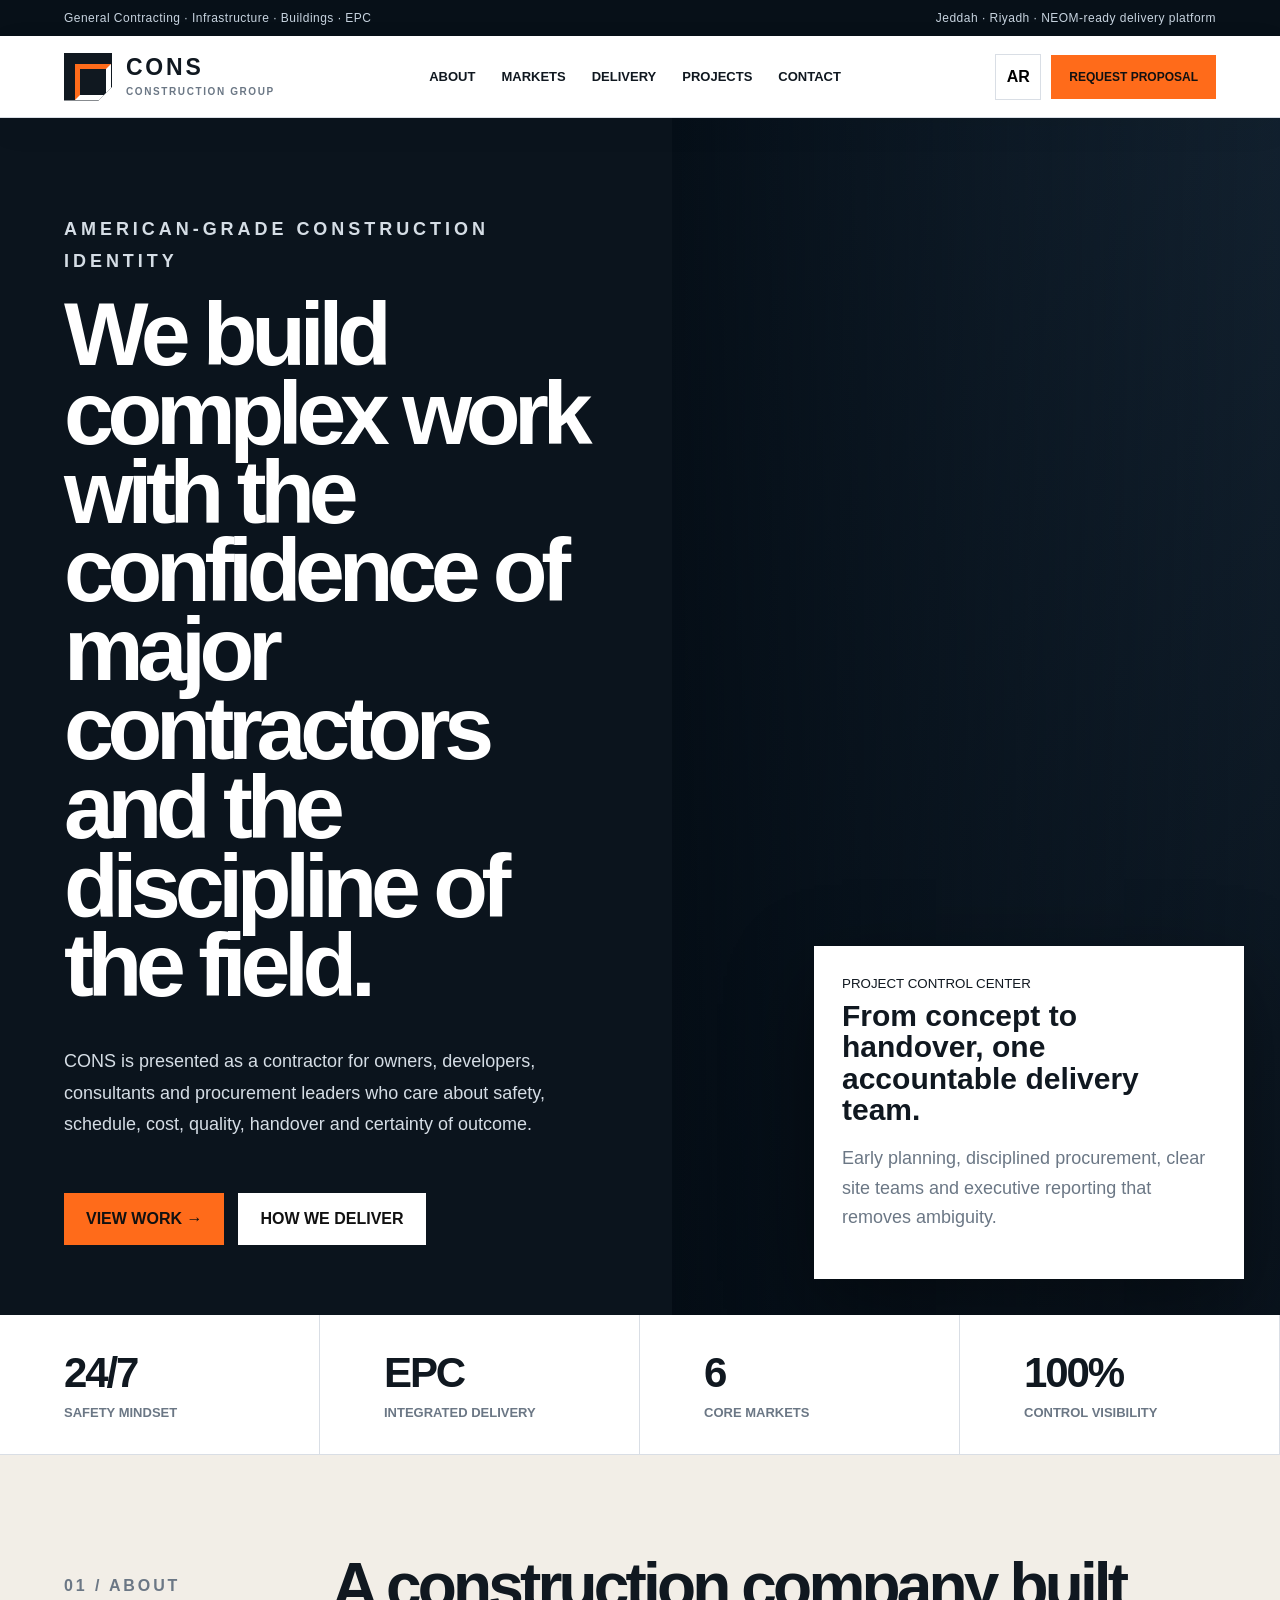
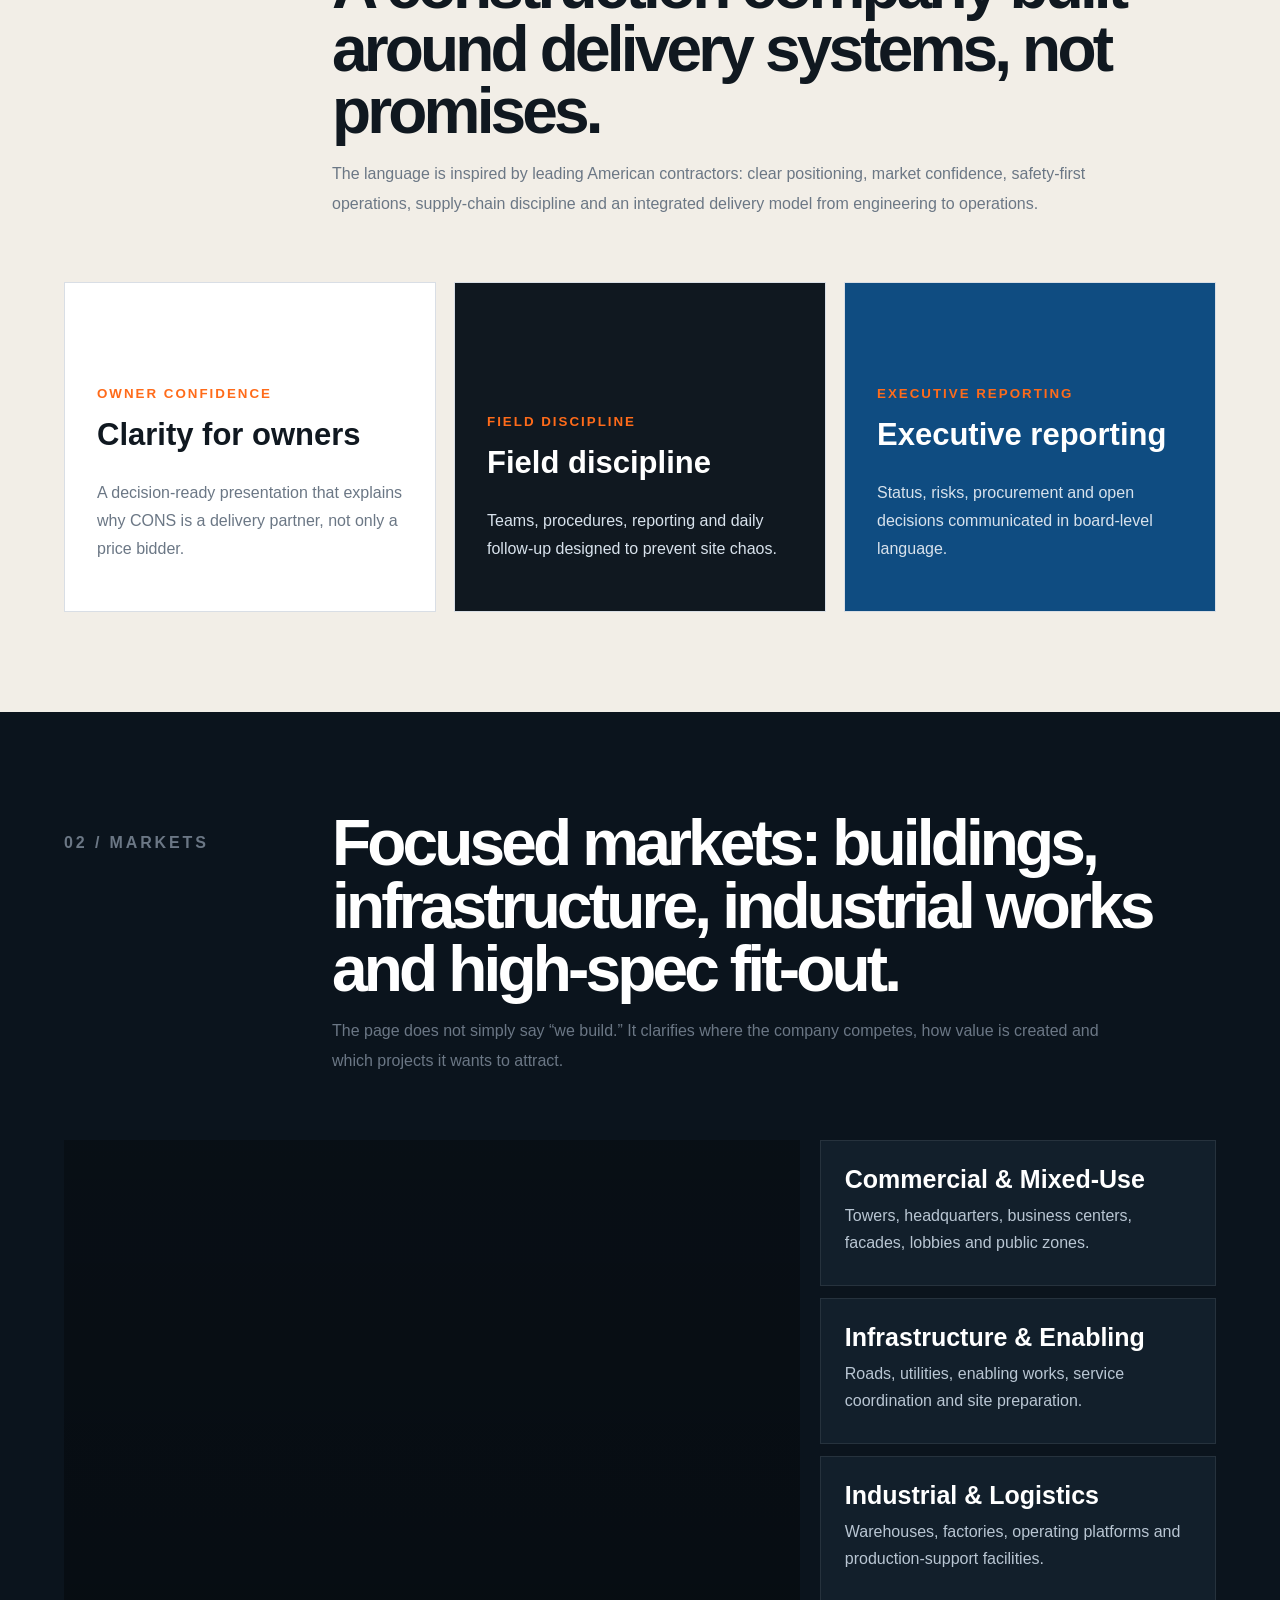
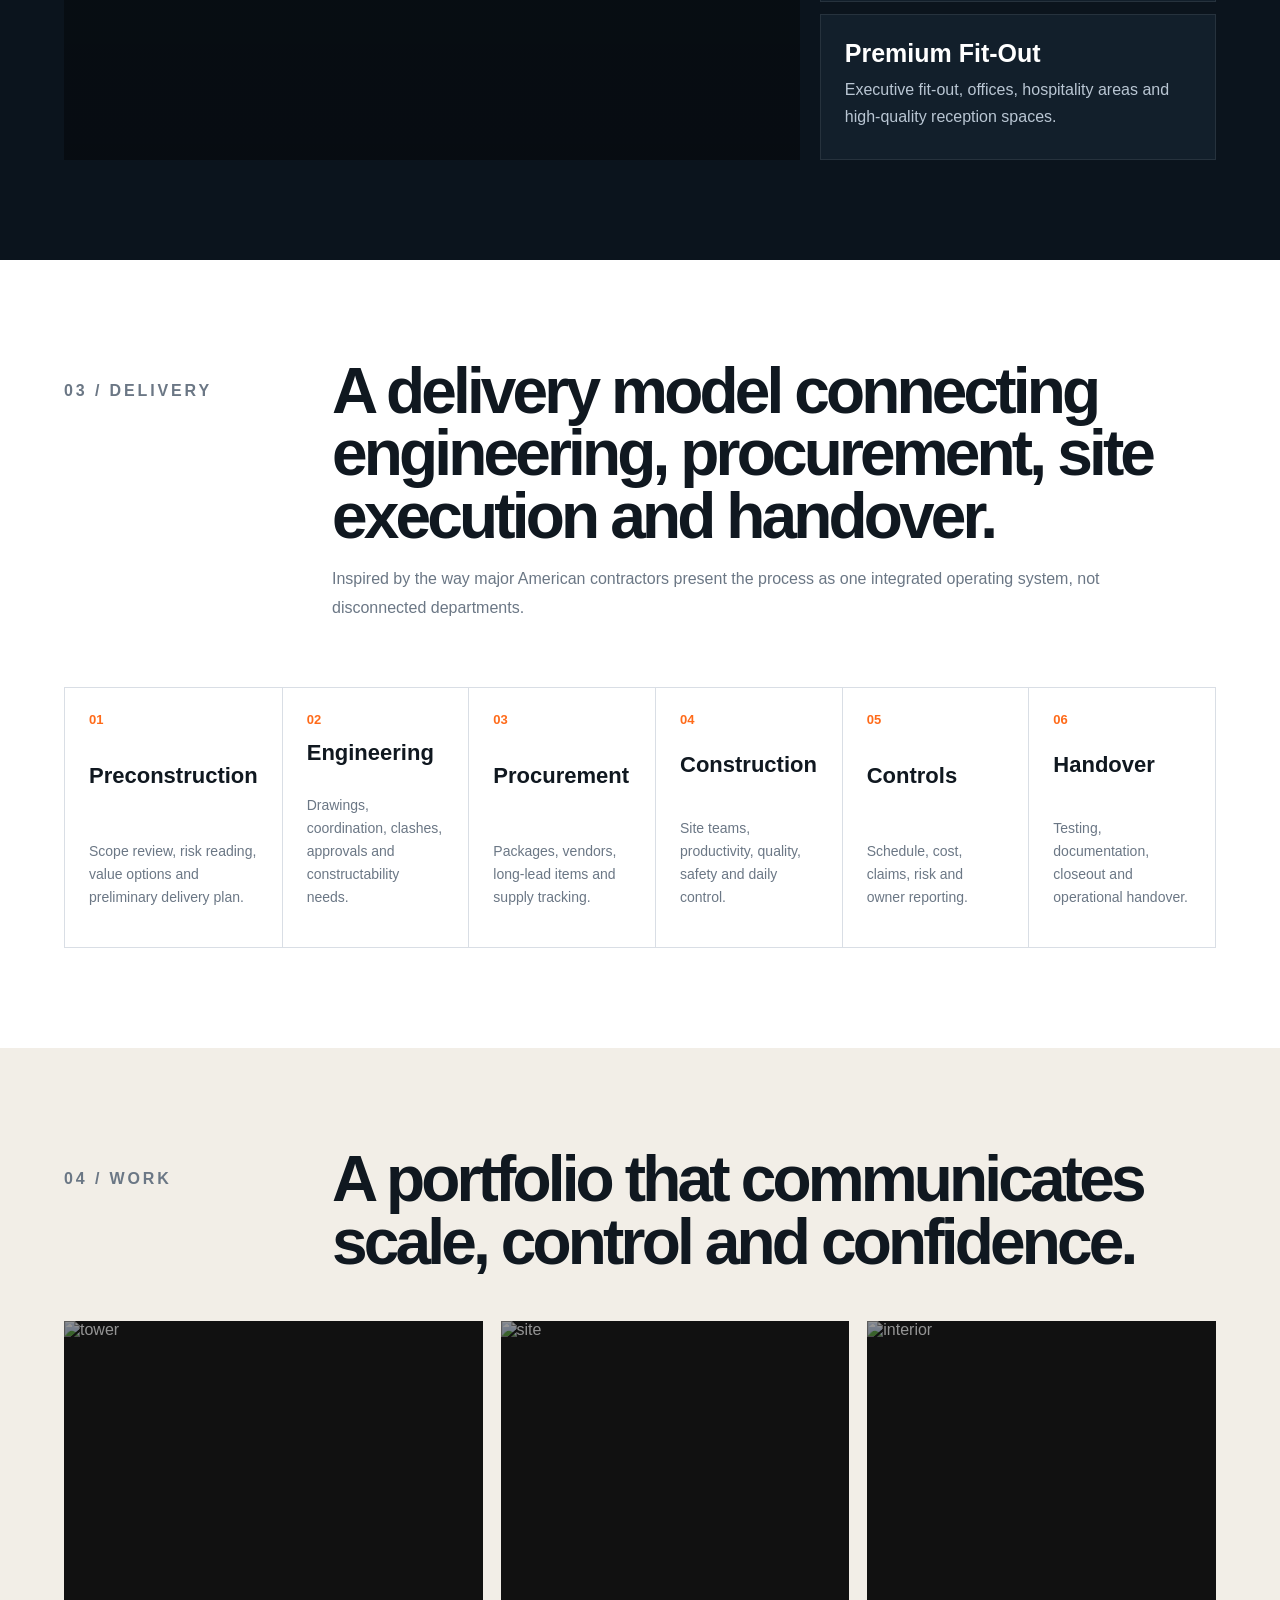
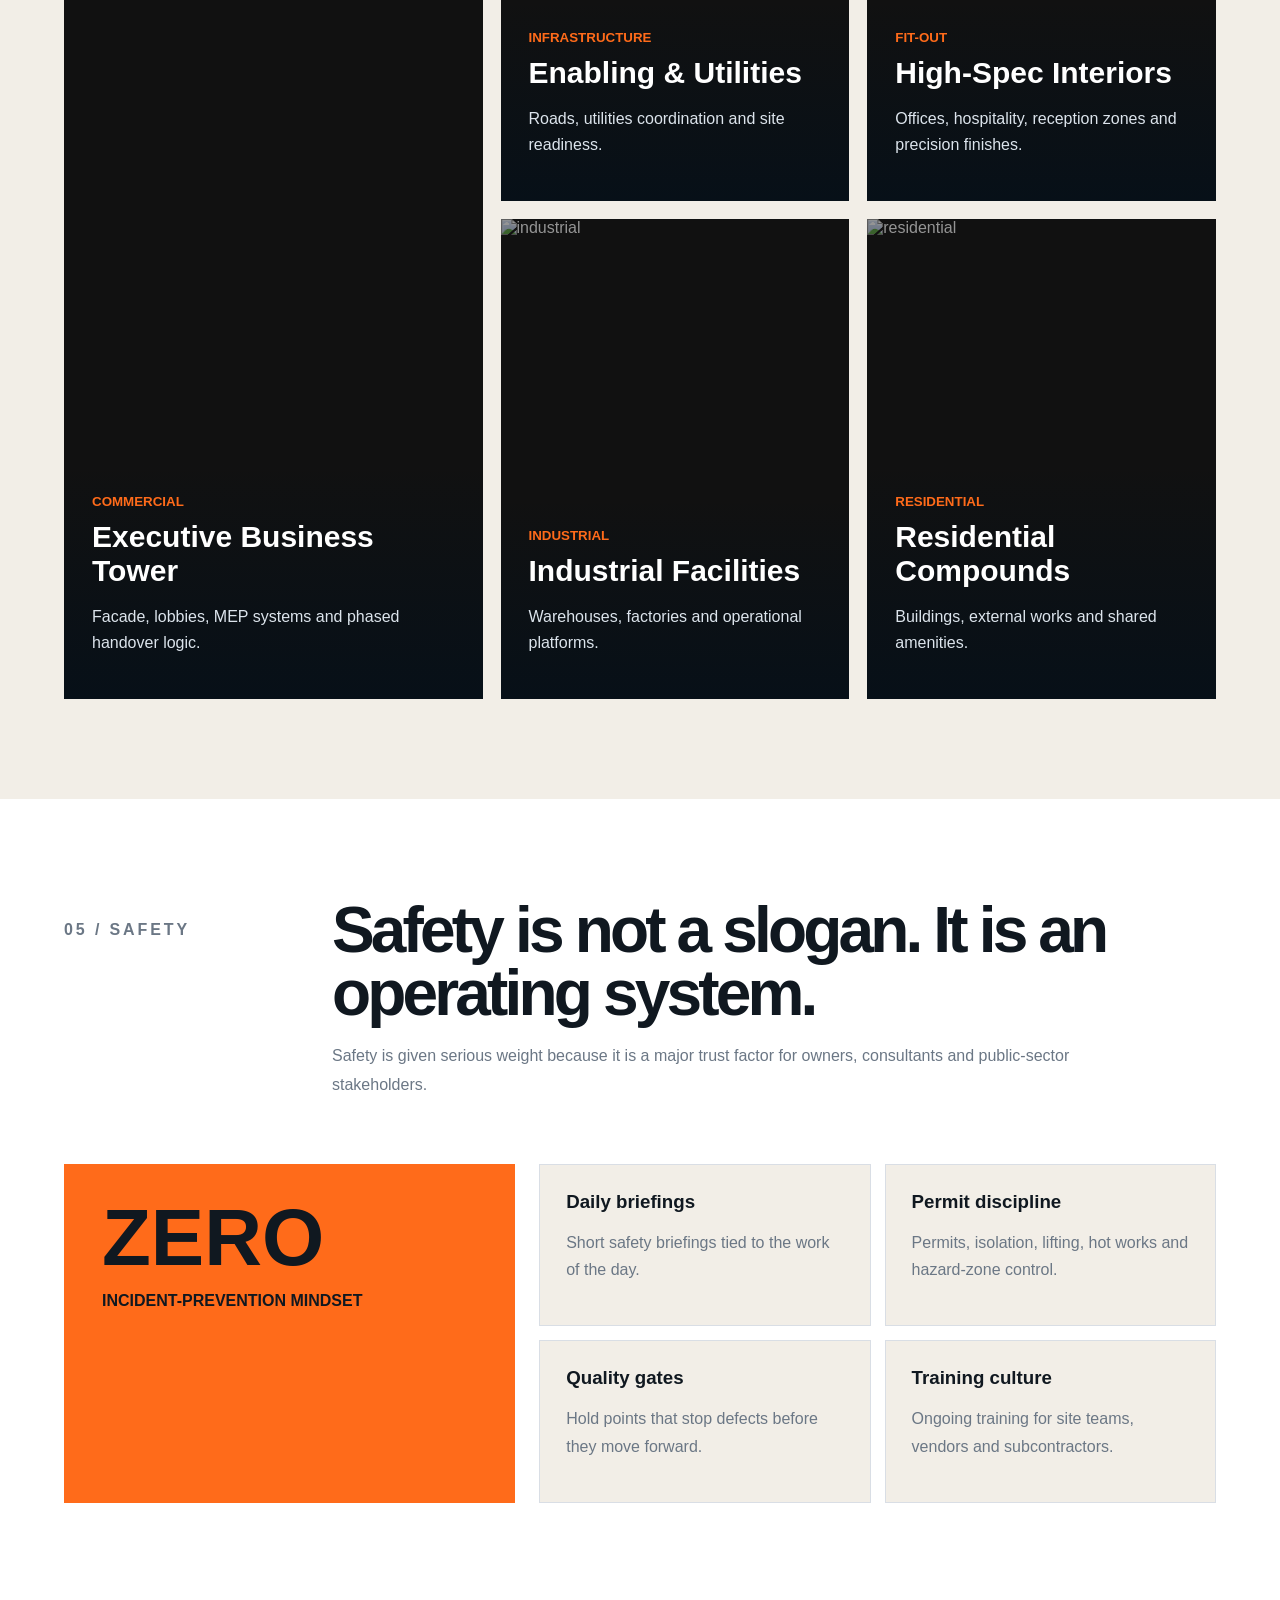
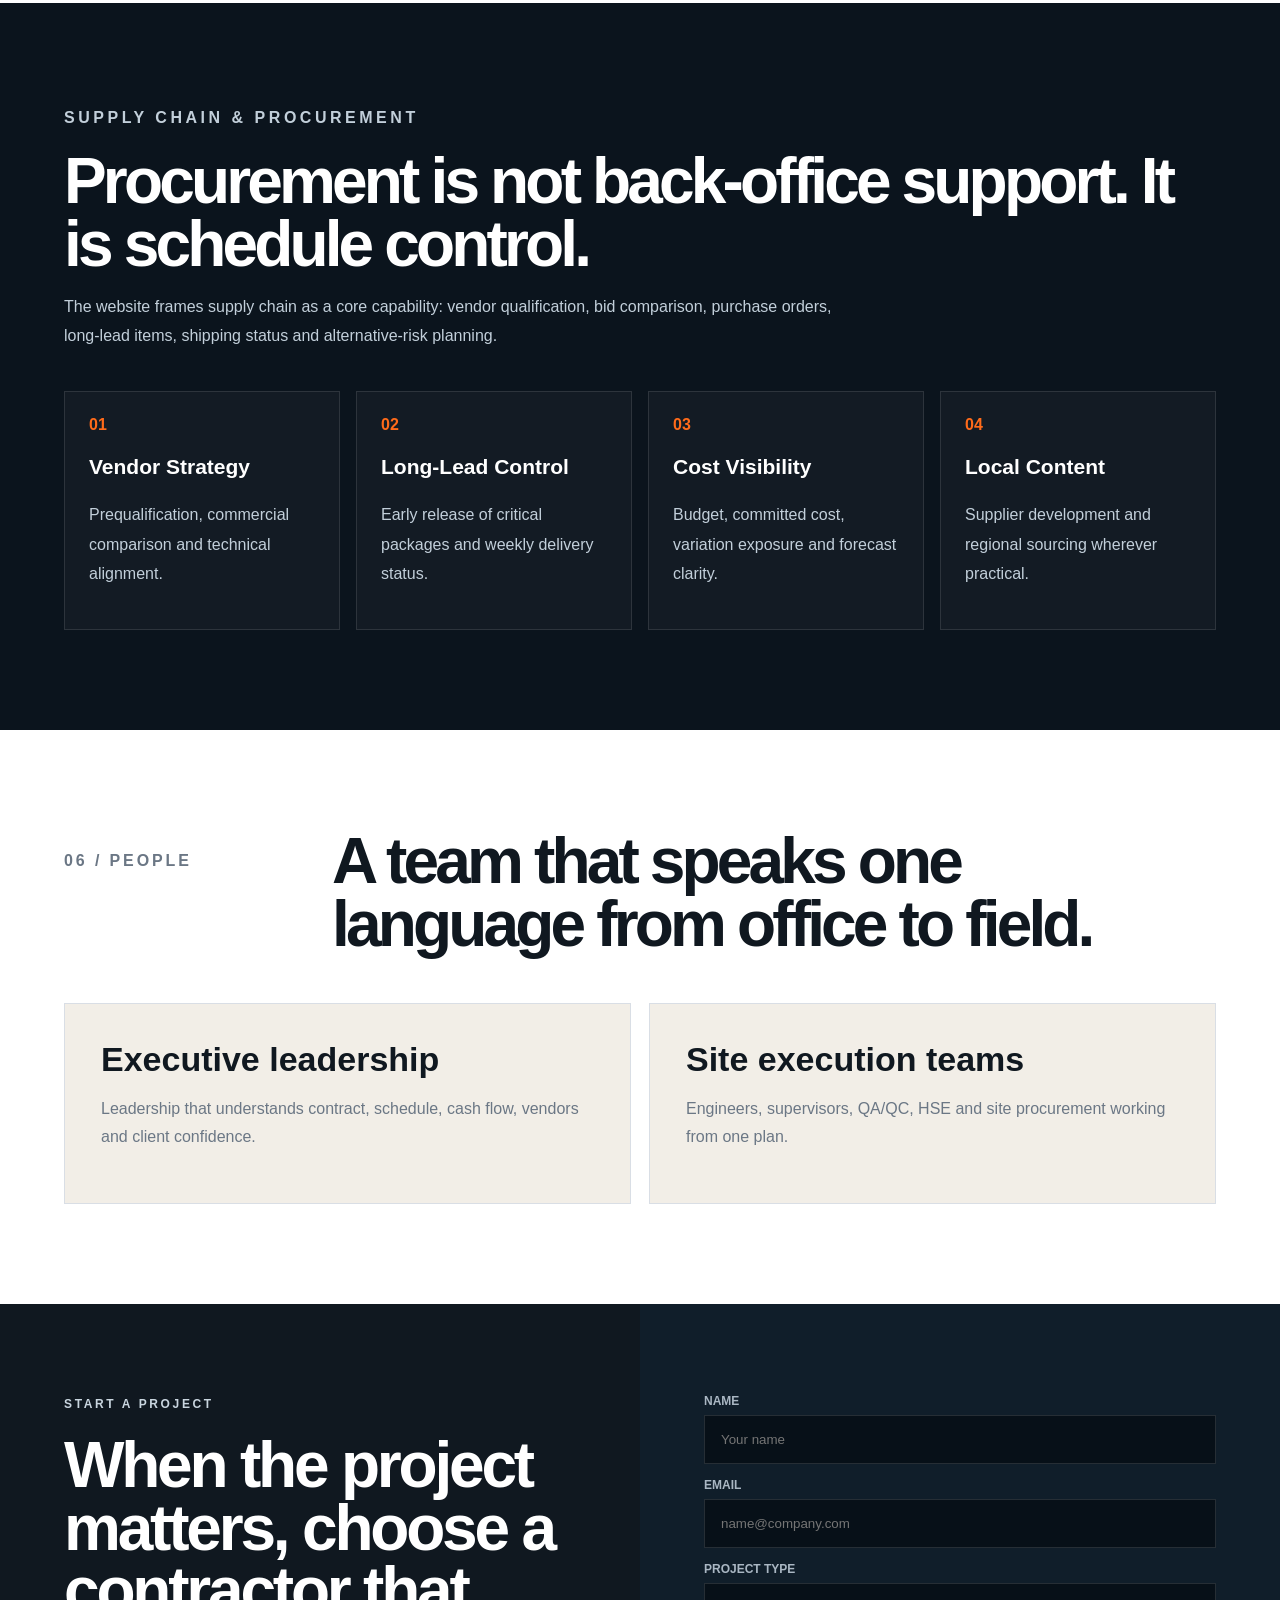
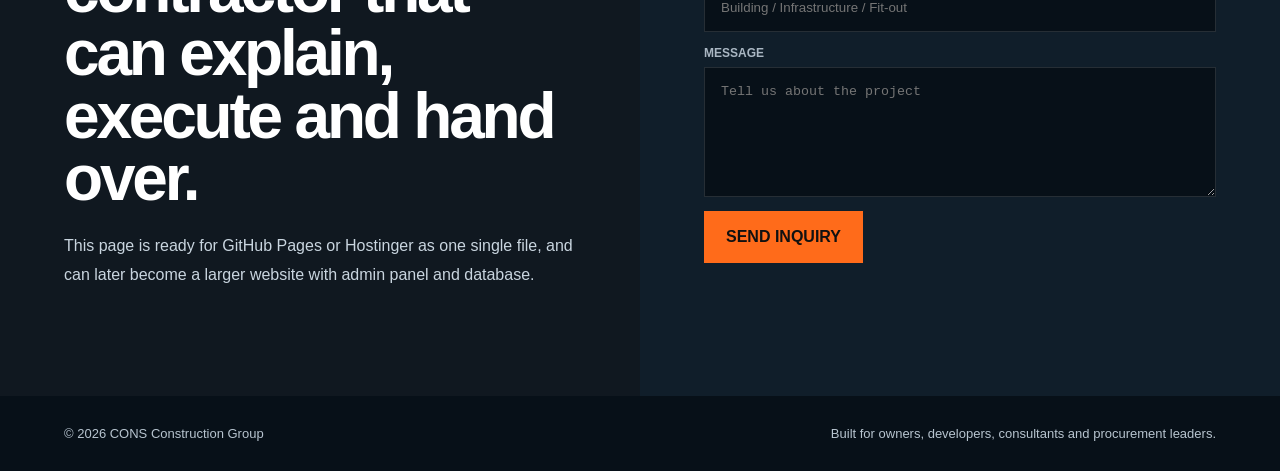
==== index.html @ e70eca31 "Replace with complete single-file construction website" ====
<!doctype html>
<html lang="en" dir="ltr">
<head>
<meta charset="utf-8">
<meta name="viewport" content="width=device-width,initial-scale=1">
<title>CONS | Heavy Construction & Infrastructure</title>
<meta name="description" content="One-page bilingual construction company website for buildings, infrastructure, EPC, procurement, safety, sustainability and project delivery.">
<style>
:root{--ink:#101820;--steel:#1d2b36;--blue:#0f4c81;--orange:#ff6b1a;--sand:#f2eee7;--muted:#6b7785;--line:#d9dee5;--white:#fff;--pad:clamp(22px,5vw,80px)}*{box-sizing:border-box}html{scroll-behavior:smooth}body{margin:0;background:var(--sand);color:var(--ink);font-family:Arial,Helvetica,sans-serif;overflow-x:hidden}body.rtl{direction:rtl;font-family:Tahoma,Arial,sans-serif}a{text-decoration:none;color:inherit}button{font:inherit}img{max-width:100%;display:block}.topbar{height:36px;background:#071018;color:#c7d3df;display:flex;align-items:center;justify-content:space-between;padding:0 var(--pad);font-size:12px;letter-spacing:.04em}.nav{position:sticky;top:0;z-index:30;height:82px;background:#fff;border-bottom:1px solid var(--line);display:flex;align-items:center;justify-content:space-between;padding:0 var(--pad);box-shadow:0 10px 35px #0000000d}.brand{display:flex;align-items:center;gap:14px}.mark{width:48px;height:48px;background:var(--ink);position:relative;clip-path:polygon(0 0,100% 0,100% 72%,72% 100%,0 100%)}.mark:after{content:"";position:absolute;left:11px;top:11px;width:26px;height:26px;border:5px solid var(--orange);border-right-color:#fff;border-bottom-color:#fff}.brand b{display:block;font-size:23px;letter-spacing:.12em}.brand small{font-size:10px;color:var(--muted);font-weight:700;letter-spacing:.16em}.navlinks{display:flex;gap:26px;font-size:13px;font-weight:800;text-transform:uppercase}.navlinks a{position:relative}.navlinks a:after{content:"";position:absolute;left:0;bottom:-9px;width:0;height:2px;background:var(--orange);transition:.25s}.navlinks a:hover:after{width:100%}.actions{display:flex;gap:10px;align-items:center}.lang{border:1px solid var(--line);background:#fff;width:46px;height:46px;border-radius:0;cursor:pointer;font-weight:800}.quote{background:var(--orange);color:#111;padding:15px 18px;font-weight:900;text-transform:uppercase;font-size:12px}.hero{min-height:calc(100vh - 118px);display:grid;grid-template-columns:1.05fr .95fr;background:#0b141d;color:#fff}.heroText{padding:96px var(--pad) 70px;display:flex;flex-direction:column;justify-content:center}.eyebrow{font-size:12px;letter-spacing:.22em;text-transform:uppercase;color:var(--orange);font-weight:900;margin:0 0 18px}.hero h1{font-size:clamp(48px,7vw,105px);line-height:.88;letter-spacing:-.07em;margin:0 0 24px;max-width:980px}.hero p{font-size:18px;line-height:1.75;color:#d5dde5;max-width:760px}.heroBtns{display:flex;gap:14px;margin-top:34px;flex-wrap:wrap}.btn{display:inline-flex;align-items:center;gap:12px;background:var(--orange);color:#111;padding:17px 22px;font-weight:900;text-transform:uppercase}.btn.dark{background:#fff;color:#111}.heroVisual{position:relative;min-height:640px;background:linear-gradient(135deg,#162737,#09131d);overflow:hidden}.heroVisual:before{content:"";position:absolute;inset:0;background:linear-gradient(90deg,#0b141dcc,#0b141d00),url('https://images.unsplash.com/photo-1503387762-592deb58ef4e?auto=format&fit=crop&w=1600&q=80') center/cover;filter:saturate(.75) contrast(1.1)}.jobcard{position:absolute;right:36px;bottom:36px;width:min(430px,calc(100% - 72px));background:#fff;color:var(--ink);padding:28px;box-shadow:0 30px 80px #0006}.jobcard h3{font-size:30px;line-height:1.05;margin:8px 0 10px}.jobcard p{color:var(--muted);line-height:1.65}.stats{display:grid;grid-template-columns:repeat(4,1fr);background:#fff;border-bottom:1px solid var(--line)}.stat{padding:34px var(--pad);border-right:1px solid var(--line)}.stat strong{display:block;font-size:42px;letter-spacing:-.05em}.stat span{display:block;color:var(--muted);font-size:13px;text-transform:uppercase;font-weight:800;margin-top:8px}.section{padding:100px var(--pad)}.head{display:grid;grid-template-columns:220px 1fr;gap:48px;align-items:start;margin-bottom:48px}.num{font-weight:900;color:var(--orange);letter-spacing:.18em}.head h2,.wide h2{font-size:clamp(40px,5vw,82px);line-height:.98;letter-spacing:-.06em;margin:0}.head p,.wide p{color:var(--muted);line-height:1.85;font-size:16px;max-width:780px}.grid3{display:grid;grid-template-columns:repeat(3,1fr);gap:18px}.card{background:#fff;border:1px solid var(--line);padding:32px;min-height:330px;display:flex;flex-direction:column;justify-content:flex-end;transition:.25s}.card:hover{transform:translateY(-6px);box-shadow:0 24px 60px #0001}.card.dark{background:var(--ink);color:#fff}.card.blue{background:var(--blue);color:#fff}.card small{color:var(--orange);font-weight:900;text-transform:uppercase;letter-spacing:.15em}.card h3{font-size:31px;line-height:1.04;margin:18px 0 12px}.card p{color:var(--muted);line-height:1.75}.card.dark p,.card.blue p{color:#d8e2ec}.markets{background:#0b141d;color:#fff}.marketGrid{display:grid;grid-template-columns:1.3fr .7fr;gap:20px}.photo{min-height:620px;background:linear-gradient(#0004,#0006),url('https://images.unsplash.com/photo-1486406146926-c627a92ad1ab?auto=format&fit=crop&w=1600&q=80') center/cover}.list{display:grid;gap:12px}.list article{background:#121f2b;border:1px solid #ffffff16;padding:24px}.list h3{margin:0 0 8px;font-size:25px}.list p{margin:0;color:#b9c6d3;line-height:1.7}.process{background:#fff}.steps{display:grid;grid-template-columns:repeat(6,1fr);border-top:1px solid var(--line);border-left:1px solid var(--line)}.step{min-height:260px;padding:24px;border-right:1px solid var(--line);border-bottom:1px solid var(--line);display:flex;flex-direction:column;justify-content:space-between}.step b{font-size:13px;color:var(--orange)}.step h3{font-size:22px;margin:0}.step p{color:var(--muted);line-height:1.65;font-size:14px}.projects{background:var(--sand)}.projectGrid{display:grid;grid-template-columns:1.2fr 1fr 1fr;gap:18px}.project{min-height:480px;position:relative;overflow:hidden;background:#111;color:#fff}.project.big{grid-row:span 2}.project img{width:100%;height:100%;object-fit:cover;position:absolute;inset:0;filter:brightness(.58) saturate(.8);transition:.4s}.project:hover img{transform:scale(1.05)}.project div{position:absolute;left:0;right:0;bottom:0;padding:28px;background:linear-gradient(0deg,#071018,transparent)}.project small{color:var(--orange);font-weight:900;text-transform:uppercase}.project h3{font-size:30px;margin:10px 0}.project p{color:#dce4ec;line-height:1.6}.safety{background:#fff}.safetyBox{display:grid;grid-template-columns:.8fr 1.2fr;gap:24px}.safetyPanel{background:var(--orange);padding:38px}.safetyPanel strong{font-size:80px;line-height:.9}.safetyPanel span{display:block;font-weight:900;text-transform:uppercase;margin-top:18px}.bullets{display:grid;grid-template-columns:repeat(2,1fr);gap:14px}.bullet{background:var(--sand);padding:26px;border:1px solid var(--line)}.bullet h3{margin:0 0 10px}.bullet p{color:var(--muted);line-height:1.7}.wide{background:#0b141d;color:#fff}.wide h2{max-width:1200px}.wide p{color:#c2cfda}.supply{display:grid;grid-template-columns:repeat(4,1fr);gap:16px;margin-top:40px}.supply div{border:1px solid #ffffff1c;padding:24px;background:#ffffff08;min-height:190px}.supply b{color:var(--orange)}.supply h3{font-size:21px}.team{background:#fff}.teamGrid{display:grid;grid-template-columns:1fr 1fr;gap:18px}.teamCard{padding:36px;background:var(--sand);border:1px solid var(--line)}.teamCard h3{font-size:34px;margin:0 0 12px}.teamCard p{color:var(--muted);line-height:1.75}.contact{display:grid;grid-template-columns:1fr 1fr;background:var(--ink);color:#fff}.contactText{padding:90px var(--pad)}.contactText h2{font-size:clamp(42px,5vw,78px);line-height:.98;margin:0 0 22px;letter-spacing:-.05em}.contactText p{color:#c9d5df;line-height:1.8}.form{padding:90px var(--pad);background:#101e2a}.field{display:grid;gap:7px;margin-bottom:14px}.field label{font-size:12px;text-transform:uppercase;color:#aab7c3;font-weight:800}.field input,.field textarea{width:100%;padding:16px;border:1px solid #ffffff20;background:#071018;color:#fff}.field textarea{min-height:130px}footer{background:#071018;color:#b7c4cf;padding:30px var(--pad);display:flex;justify-content:space-between;gap:20px;font-size:13px}.reveal{opacity:0;transform:translateY(28px);transition:.7s}.reveal.show{opacity:1;transform:none}@media(max-width:1000px){.navlinks{display:none}.hero,.contact,.safetyBox,.marketGrid,.teamGrid,.head{grid-template-columns:1fr}.stats,.grid3,.steps,.projectGrid,.supply,.bullets{grid-template-columns:1fr 1fr}.heroVisual{min-height:520px}.project.big{grid-row:auto}.project{min-height:390px}}@media(max-width:650px){.topbar{display:none}.nav{height:72px}.quote{display:none}.hero h1{font-size:49px}.heroText,.section,.contactText,.form{padding-left:22px;padding-right:22px}.stats,.grid3,.steps,.projectGrid,.supply,.bullets{grid-template-columns:1fr}.stat{border-right:0}.heroVisual{min-height:440px}.jobcard{position:relative;right:auto;bottom:auto;margin:22px;width:auto}.head h2,.wide h2{font-size:42px}footer{flex-direction:column}.brand small{display:none}}
</style>
</head>
<body>
<div class="topbar"><span data-ar="مقاولات عامة · بنية تحتية · مبانٍ · EPC">General Contracting · Infrastructure · Buildings · EPC</span><span>Jeddah · Riyadh · NEOM-ready delivery platform</span></div>
<header class="nav"><a class="brand" href="#top"><span class="mark"></span><span><b>CONS</b><small>CONSTRUCTION GROUP</small></span></a><nav class="navlinks"><a href="#about">About</a><a href="#markets">Markets</a><a href="#delivery">Delivery</a><a href="#projects">Projects</a><a href="#contact">Contact</a></nav><div class="actions"><button class="lang" id="lang">AR</button><a class="quote" href="#contact">Request Proposal</a></div></header>
<main id="top">
<section class="hero"><div class="heroText reveal"><p class="eyebrow" data-ar="شركة مقاولات بهوية أمريكية صارمة">American-grade construction identity</p><h1 data-ar="نبني المشاريع الثقيلة بثقة الشركات الكبرى وانضباط الموقع الحقيقي.">We build complex work with the confidence of major contractors and the discipline of the field.</h1><p data-ar="CONS شركة مقاولات مصممة لتخاطب المالك، المطور، الاستشاري، ومدير المشتريات بلغة واضحة: سلامة، برنامج، تكلفة، جودة، تسليم، ونتيجة يمكن الاعتماد عليها.">CONS is presented as a contractor for owners, developers, consultants and procurement leaders who care about safety, schedule, cost, quality, handover and certainty of outcome.</p><div class="heroBtns"><a class="btn" href="#projects">View Work →</a><a class="btn dark" href="#delivery">How We Deliver</a></div></div><div class="heroVisual"><div class="jobcard reveal"><small>PROJECT CONTROL CENTER</small><h3 data-ar="من الفكرة إلى التسليم، نقطة مسؤولية واحدة.">From concept to handover, one accountable delivery team.</h3><p data-ar="تخطيط مبكر، مشتريات منضبطة، فرق موقع واضحة، وتقارير تنفيذية لا تترك القرار ضبابيًا.">Early planning, disciplined procurement, clear site teams and executive reporting that removes ambiguity.</p></div></div></section>
<section class="stats"><div class="stat"><strong>24/7</strong><span data-ar="تفكير سلامة">Safety mindset</span></div><div class="stat"><strong>EPC</strong><span data-ar="تنفيذ متكامل">Integrated delivery</span></div><div class="stat"><strong>6</strong><span data-ar="قطاعات رئيسية">Core markets</span></div><div class="stat"><strong>100%</strong><span data-ar="وضوح في التقارير">Control visibility</span></div></section>
<section class="section" id="about"><div class="head reveal"><div><p class="num">01 / ABOUT</p></div><div><h2 data-ar="شركة مقاولات لا تبيع وعودًا، بل نظام تنفيذ كامل.">A construction company built around delivery systems, not promises.</h2><p data-ar="استلهامنا من أعرق شركات المقاولات الأمريكية: وضوح الرسالة، قوة القطاعات، لغة السلامة، إدارة سلسلة التوريد، ونموذج تسليم منظم من الهندسة إلى التشغيل.">The language is inspired by leading American contractors: clear positioning, market confidence, safety-first operations, supply-chain discipline and an integrated delivery model from engineering to operations.</p></div></div><div class="grid3"><article class="card reveal"><small>Owner Confidence</small><h3 data-ar="وضوح أمام المالك">Clarity for owners</h3><p data-ar="عرض سهل القرار يشرح لماذا CONS شريك تنفيذ وليس مجرد مقاول سعر.">A decision-ready presentation that explains why CONS is a delivery partner, not only a price bidder.</p></article><article class="card dark reveal"><small>Field Discipline</small><h3 data-ar="انضباط الموقع">Field discipline</h3><p data-ar="فرق، إجراءات، تقارير، ومتابعة يومية تمنع تحول المشروع إلى فوضى تشغيلية.">Teams, procedures, reporting and daily follow-up designed to prevent site chaos.</p></article><article class="card blue reveal"><small>Executive Reporting</small><h3 data-ar="تقارير تنفيذية">Executive reporting</h3><p data-ar="لوحات حالة، مخاطر، مشتريات، وقرارات مفتوحة بلغة تناسب الإدارة العليا.">Status, risks, procurement and open decisions communicated in board-level language.</p></article></div></section>
<section class="section markets" id="markets"><div class="head reveal"><div><p class="num">02 / MARKETS</p></div><div><h2 data-ar="قطاعات واضحة مثل كبرى شركات المقاولات: مبانٍ، بنية تحتية، صناعي، وتجهيزات.">Focused markets: buildings, infrastructure, industrial works and high-spec fit-out.</h2><p data-ar="الموقع لا يكتفي بقول نحن مقاولون. هو يشرح أين ننافس، وكيف نخلق قيمة، وما نوع المشاريع التي نريد جذبها.">The page does not simply say “we build.” It clarifies where the company competes, how value is created and which projects it wants to attract.</p></div></div><div class="marketGrid"><div class="photo reveal"></div><div class="list"><article class="reveal"><h3>Commercial & Mixed-Use</h3><p data-ar="أبراج، مقار، مراكز أعمال، واجهات، ردهات، ومناطق مشتركة.">Towers, headquarters, business centers, facades, lobbies and public zones.</p></article><article class="reveal"><h3>Infrastructure & Enabling</h3><p data-ar="طرق، شبكات، أعمال تمهيدية، تنسيق خدمات، وتجهيز مواقع.">Roads, utilities, enabling works, service coordination and site preparation.</p></article><article class="reveal"><h3>Industrial & Logistics</h3><p data-ar="مستودعات، مصانع، منصات تشغيل، ومرافق دعم إنتاجية.">Warehouses, factories, operating platforms and production-support facilities.</p></article><article class="reveal"><h3>Premium Fit-Out</h3><p data-ar="تشطيبات تنفيذية، مكاتب، ضيافة، ومناطق استقبال عالية الجودة.">Executive fit-out, offices, hospitality areas and high-quality reception spaces.</p></article></div></div></section>
<section class="section process" id="delivery"><div class="head reveal"><div><p class="num">03 / DELIVERY</p></div><div><h2 data-ar="نموذج تسليم يربط الهندسة بالمشتريات بالموقع بالتسليم النهائي.">A delivery model connecting engineering, procurement, site execution and handover.</h2><p data-ar="مستوحى من نموذج الشركات الأمريكية الكبرى التي تعرض العملية كمنظومة متكاملة وليست أقسامًا منفصلة.">Inspired by the way major American contractors present the process as one integrated operating system, not disconnected departments.</p></div></div><div class="steps"><article class="step reveal"><b>01</b><h3>Preconstruction</h3><p data-ar="فهم النطاق، مراجعة المخاطر، بدائل القيمة، وخطة تنفيذ أولية.">Scope review, risk reading, value options and preliminary delivery plan.</p></article><article class="step reveal"><b>02</b><h3>Engineering</h3><p data-ar="تنسيق الرسومات، التعارضات، الاعتمادات، ومتطلبات التنفيذ.">Drawings, coordination, clashes, approvals and constructability needs.</p></article><article class="step reveal"><b>03</b><h3>Procurement</h3><p data-ar="حزم شراء، موردون، مواد طويلة التوريد، وتتبع توريد.">Packages, vendors, long-lead items and supply tracking.</p></article><article class="step reveal"><b>04</b><h3>Construction</h3><p data-ar="فرق موقع، إنتاجية، جودة، سلامة، ومتابعة يومية.">Site teams, productivity, quality, safety and daily control.</p></article><article class="step reveal"><b>05</b><h3>Controls</h3><p data-ar="برنامج، تكلفة، مطالبات، مخاطر، وتقارير للمالك.">Schedule, cost, claims, risk and owner reporting.</p></article><article class="step reveal"><b>06</b><h3>Handover</h3><p data-ar="اختبارات، وثائق، إغلاقات، وتسليم قابل للتشغيل.">Testing, documentation, closeout and operational handover.</p></article></div></section>
<section class="section projects" id="projects"><div class="head reveal"><div><p class="num">04 / WORK</p></div><div><h2 data-ar="معرض مشاريع يعطي إحساس القوة والحجم، لا مجرد صور متفرقة.">A portfolio that communicates scale, control and confidence.</h2></div></div><div class="projectGrid"><article class="project big reveal"><img src="https://images.unsplash.com/photo-1486406146926-c627a92ad1ab?auto=format&fit=crop&w=1200&q=80" alt="tower"><div><small>Commercial</small><h3 data-ar="برج أعمال تنفيذي">Executive Business Tower</h3><p data-ar="واجهات، ردهات، أنظمة MEP، وتسلسل تسليم مرحلي.">Facade, lobbies, MEP systems and phased handover logic.</p></div></article><article class="project reveal"><img src="https://images.unsplash.com/photo-1504307651254-35680f356dfd?auto=format&fit=crop&w=1000&q=80" alt="site"><div><small>Infrastructure</small><h3 data-ar="أعمال تمهيدية وبنية تحتية">Enabling & Utilities</h3><p data-ar="طرق، شبكات، تنسيق مرافق، وتجهيز الموقع.">Roads, utilities coordination and site readiness.</p></div></article><article class="project reveal"><img src="https://images.unsplash.com/photo-1590992736339-4f617bc8125f?auto=format&fit=crop&w=1000&q=80" alt="interior"><div><small>Fit-Out</small><h3 data-ar="تشطيبات عالية الجودة">High-Spec Interiors</h3><p data-ar="مكاتب، ضيافة، مناطق استقبال، وتشطيبات دقيقة.">Offices, hospitality, reception zones and precision finishes.</p></div></article><article class="project reveal"><img src="https://images.unsplash.com/photo-1541976590-713941681591?auto=format&fit=crop&w=1000&q=80" alt="industrial"><div><small>Industrial</small><h3 data-ar="مرافق صناعية ولوجستية">Industrial Facilities</h3><p data-ar="مستودعات، مصانع، ومنصات تشغيل عملية.">Warehouses, factories and operational platforms.</p></div></article><article class="project reveal"><img src="https://images.unsplash.com/photo-1565008447742-97f6f38c985c?auto=format&fit=crop&w=1000&q=80" alt="residential"><div><small>Residential</small><h3 data-ar="مجمعات سكنية">Residential Compounds</h3><p data-ar="تنفيذ مبانٍ، مسطحات خارجية، وخدمات مشتركة.">Buildings, external works and shared amenities.</p></div></article></div></section>
<section class="section safety"><div class="head reveal"><div><p class="num">05 / SAFETY</p></div><div><h2 data-ar="السلامة ليست شعارًا، بل طريقة تشغيل يومية.">Safety is not a slogan. It is an operating system.</h2><p data-ar="قسم السلامة يأخذ وزنًا كبيرًا مثل المواقع الأمريكية الكبرى، لأنه عنصر ثقة رئيسي للمالك والاستشاري والجهات الحكومية.">Safety is given serious weight because it is a major trust factor for owners, consultants and public-sector stakeholders.</p></div></div><div class="safetyBox"><div class="safetyPanel reveal"><strong>ZERO</strong><span data-ar="عقلية منع الحوادث قبل وقوعها">Incident-prevention mindset</span></div><div class="bullets"><article class="bullet reveal"><h3>Daily briefings</h3><p data-ar="اجتماعات سلامة قصيرة، واضحة، ومربوطة بأعمال اليوم.">Short safety briefings tied to the work of the day.</p></article><article class="bullet reveal"><h3>Permit discipline</h3><p data-ar="تصاريح عمل، عزل، رفع، أعمال ساخنة، ومراقبة مناطق الخطر.">Permits, isolation, lifting, hot works and hazard-zone control.</p></article><article class="bullet reveal"><h3>Quality gates</h3><p data-ar="نقاط توقف وفحص تمنع الأخطاء من الانتقال للمرحلة التالية.">Hold points that stop defects before they move forward.</p></article><article class="bullet reveal"><h3>Training culture</h3><p data-ar="تدريب مستمر للموقع، الموردين، والمقاولين الفرعيين.">Ongoing training for site teams, vendors and subcontractors.</p></article></div></div></section>
<section class="section wide"><div class="reveal"><p class="eyebrow">SUPPLY CHAIN & PROCUREMENT</p><h2 data-ar="المشتريات ليست دعمًا خلفيًا، بل قلب السيطرة على البرنامج.">Procurement is not back-office support. It is schedule control.</h2><p data-ar="نعرض سلسلة التوريد كجزء من هوية الشركة: تأهيل موردين، مقارنة عروض، أوامر شراء، مواد طويلة التوريد، تتبع شحن، ومخاطر بدائل.">The website frames supply chain as a core capability: vendor qualification, bid comparison, purchase orders, long-lead items, shipping status and alternative-risk planning.</p></div><div class="supply"><div class="reveal"><b>01</b><h3>Vendor Strategy</h3><p>Prequalification, commercial comparison and technical alignment.</p></div><div class="reveal"><b>02</b><h3>Long-Lead Control</h3><p>Early release of critical packages and weekly delivery status.</p></div><div class="reveal"><b>03</b><h3>Cost Visibility</h3><p>Budget, committed cost, variation exposure and forecast clarity.</p></div><div class="reveal"><b>04</b><h3>Local Content</h3><p>Supplier development and regional sourcing wherever practical.</p></div></div></section>
<section class="section team"><div class="head reveal"><div><p class="num">06 / PEOPLE</p></div><div><h2 data-ar="فريق يقود المشروع من المكتب والموقع بنفس اللغة.">A team that speaks one language from office to field.</h2></div></div><div class="teamGrid"><article class="teamCard reveal"><h3>Executive leadership</h3><p data-ar="إدارة عليا تفهم العلاقة بين العقد، البرنامج، التدفق النقدي، الموردين، ورضا العميل.">Leadership that understands contract, schedule, cash flow, vendors and client confidence.</p></article><article class="teamCard reveal"><h3>Site execution teams</h3><p data-ar="مهندسون، مراقبون، جودة، سلامة، ومشتريات موقع يعملون على خطة واحدة.">Engineers, supervisors, QA/QC, HSE and site procurement working from one plan.</p></article></div></section>
<section class="contact" id="contact"><div class="contactText reveal"><p class="eyebrow">START A PROJECT</p><h2 data-ar="عندما يكون المشروع مهمًا، اختر مقاولًا يعرف كيف يشرح وينفذ ويسلّم.">When the project matters, choose a contractor that can explain, execute and hand over.</h2><p data-ar="هذه الصفحة جاهزة للاستضافة على GitHub Pages أو Hostinger كملف واحد فقط، ويمكن لاحقًا تحويلها إلى موقع أكبر بلوحة إدارة وقواعد بيانات.">This page is ready for GitHub Pages or Hostinger as one single file, and can later become a larger website with admin panel and database.</p></div><div class="form reveal"><div class="field"><label>Name</label><input placeholder="Your name"></div><div class="field"><label>Email</label><input placeholder="name@company.com"></div><div class="field"><label>Project type</label><input placeholder="Building / Infrastructure / Fit-out"></div><div class="field"><label>Message</label><textarea placeholder="Tell us about the project"></textarea></div><a class="btn" href="mailto:info@cons.sa">Send Inquiry</a></div></section>
</main><footer><span>© 2026 CONS Construction Group</span><span>Built for owners, developers, consultants and procurement leaders.</span></footer>
<script>
const L=document.getElementById('lang');let ar=false;L.onclick=()=>{ar=!ar;document.body.classList.toggle('rtl',ar);document.documentElement.lang=ar?'ar':'en';document.documentElement.dir=ar?'rtl':'ltr';L.textContent=ar?'EN':'AR';document.querySelectorAll('[data-ar]').forEach(e=>{e.dataset.en=e.dataset.en||e.textContent;e.textContent=ar?e.dataset.ar:e.dataset.en})};const o=new IntersectionObserver(es=>es.forEach(e=>{if(e.isIntersecting)e.target.classList.add('show')}),{threshold:.08});document.querySelectorAll('.reveal').forEach(e=>o.observe(e));
</script>
</body>
</html>
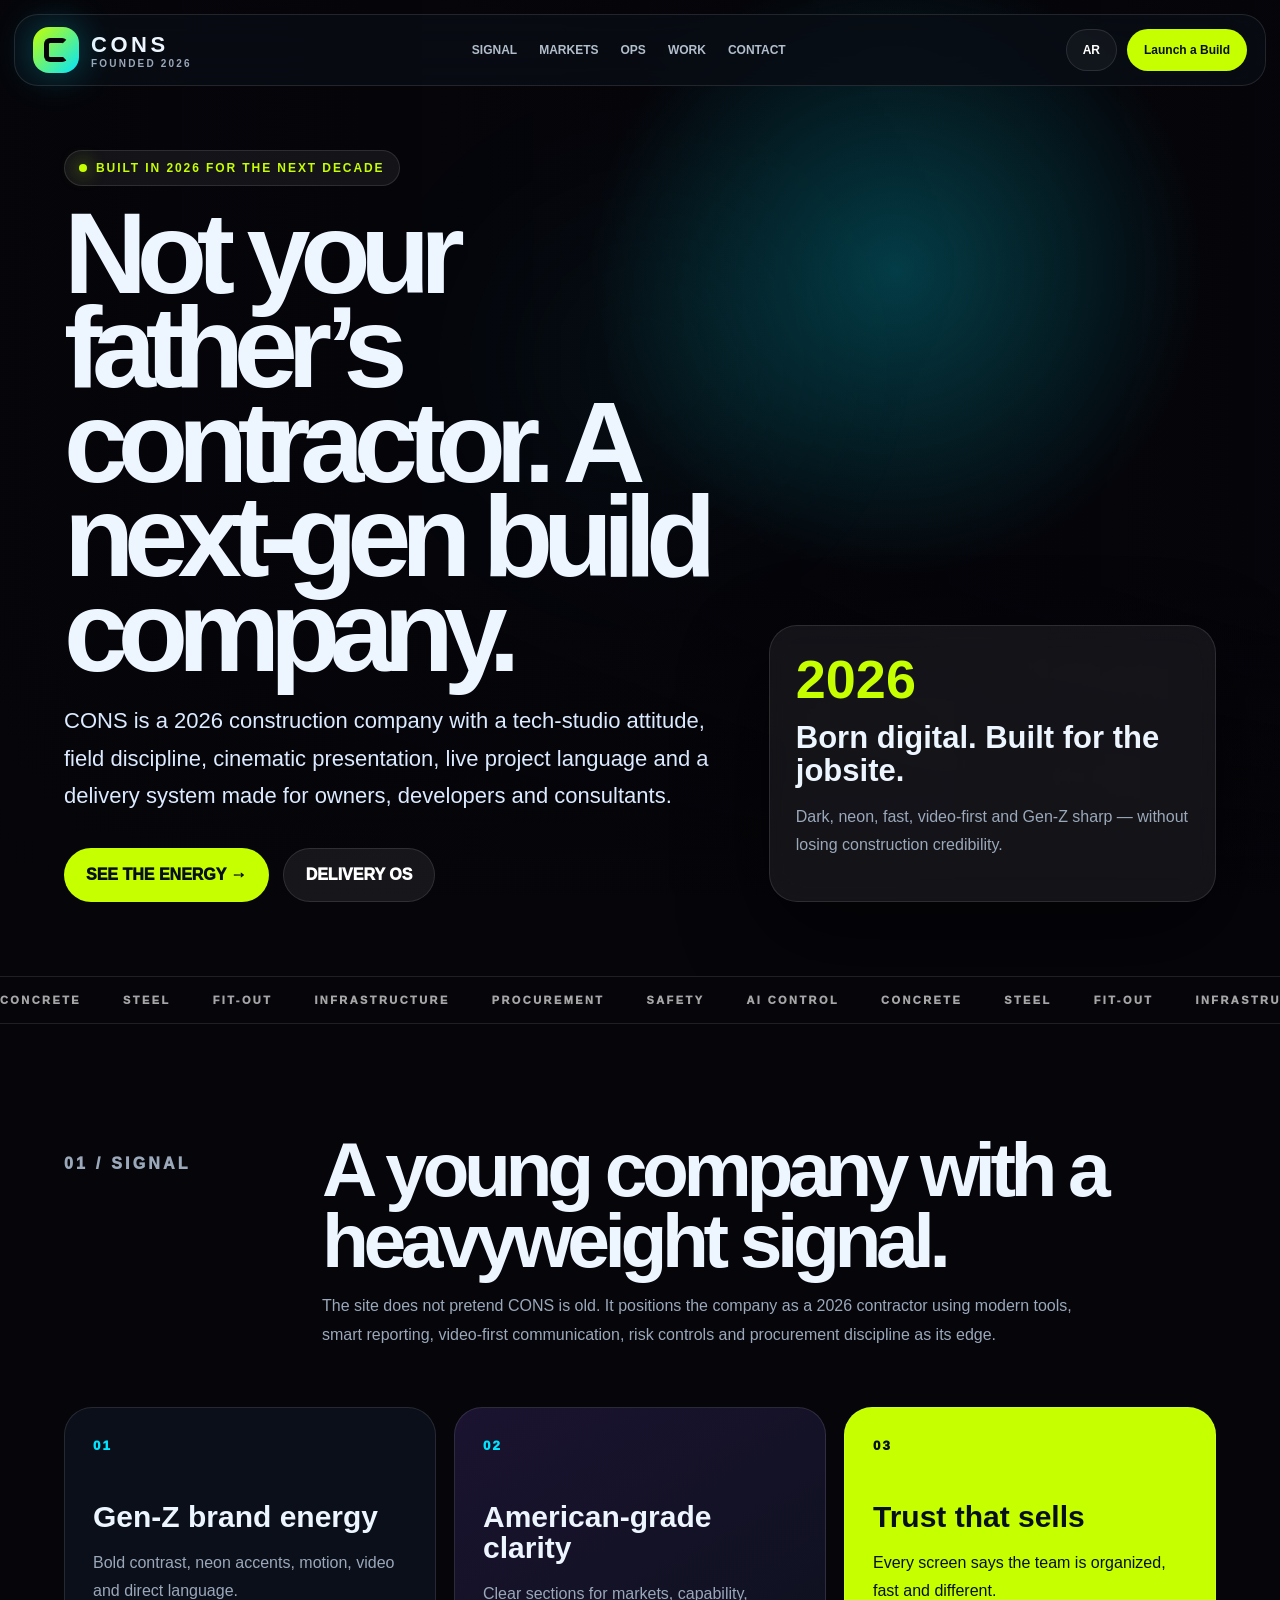
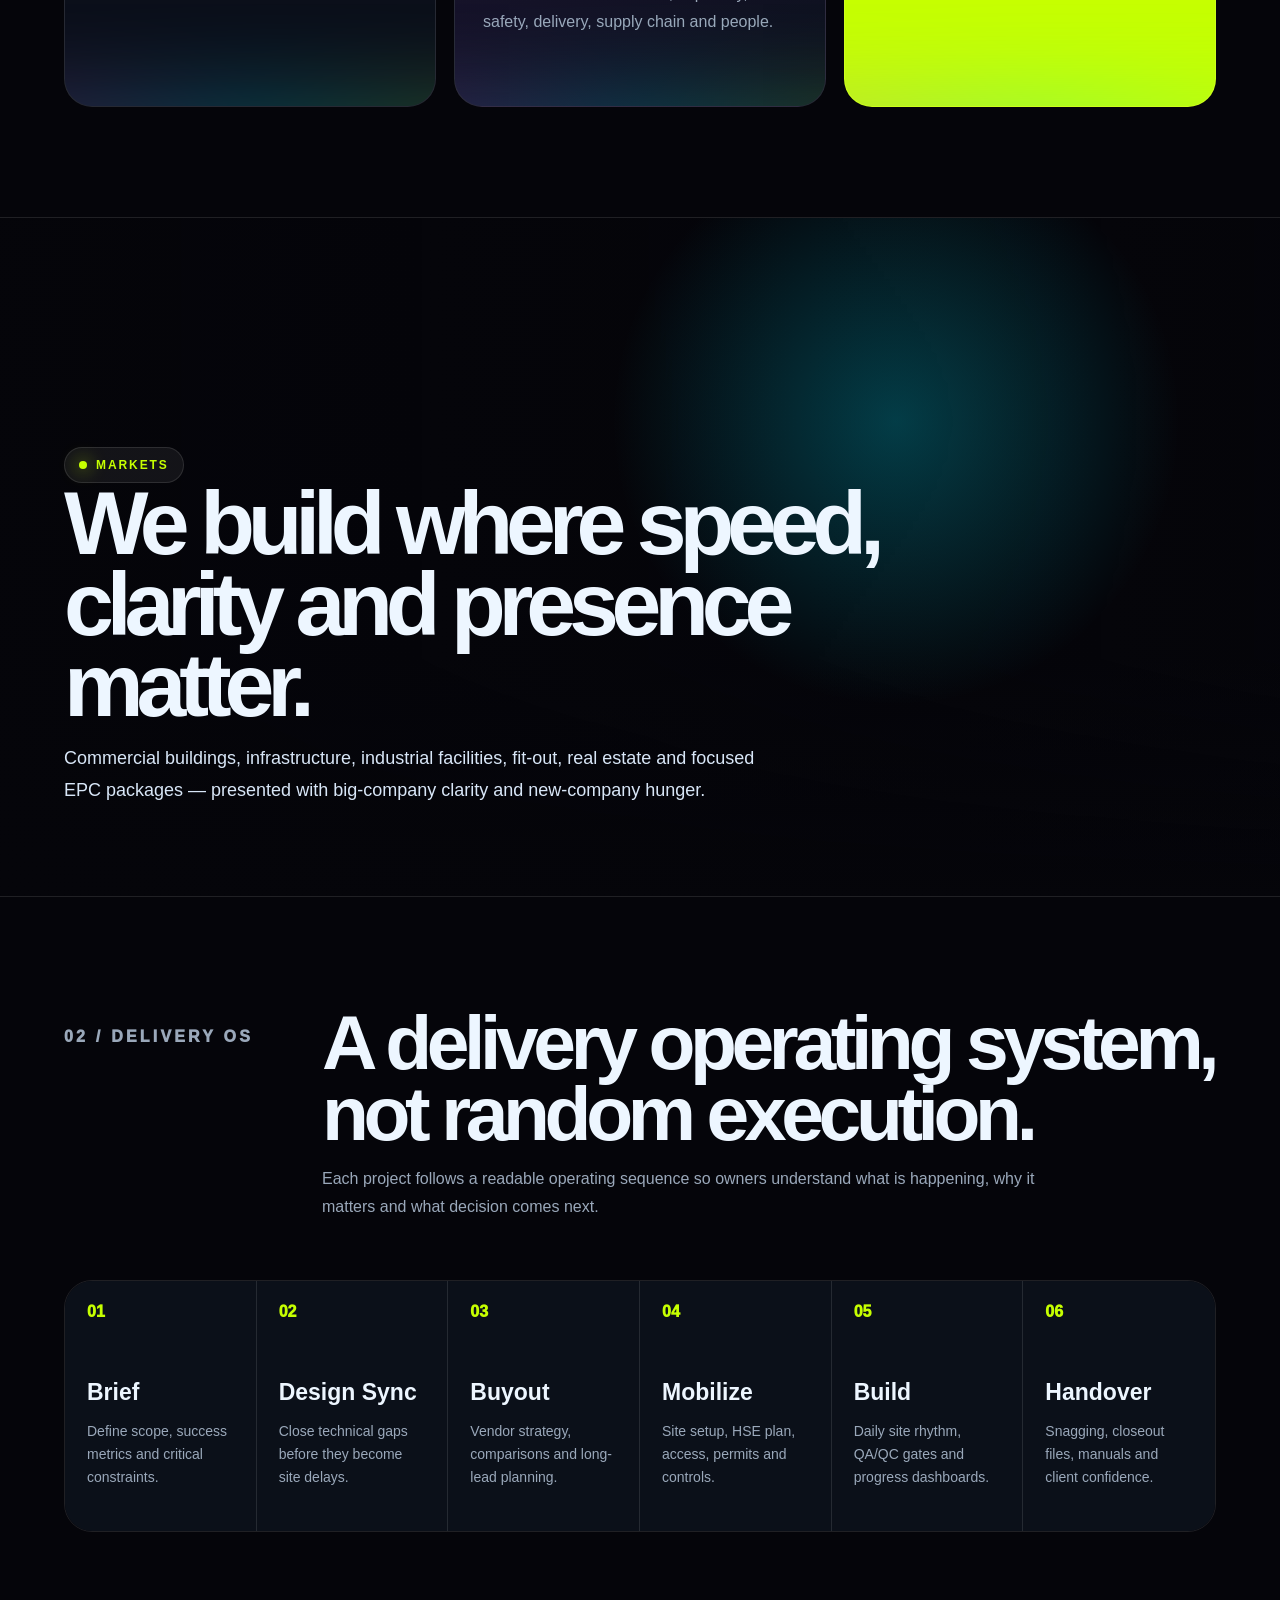
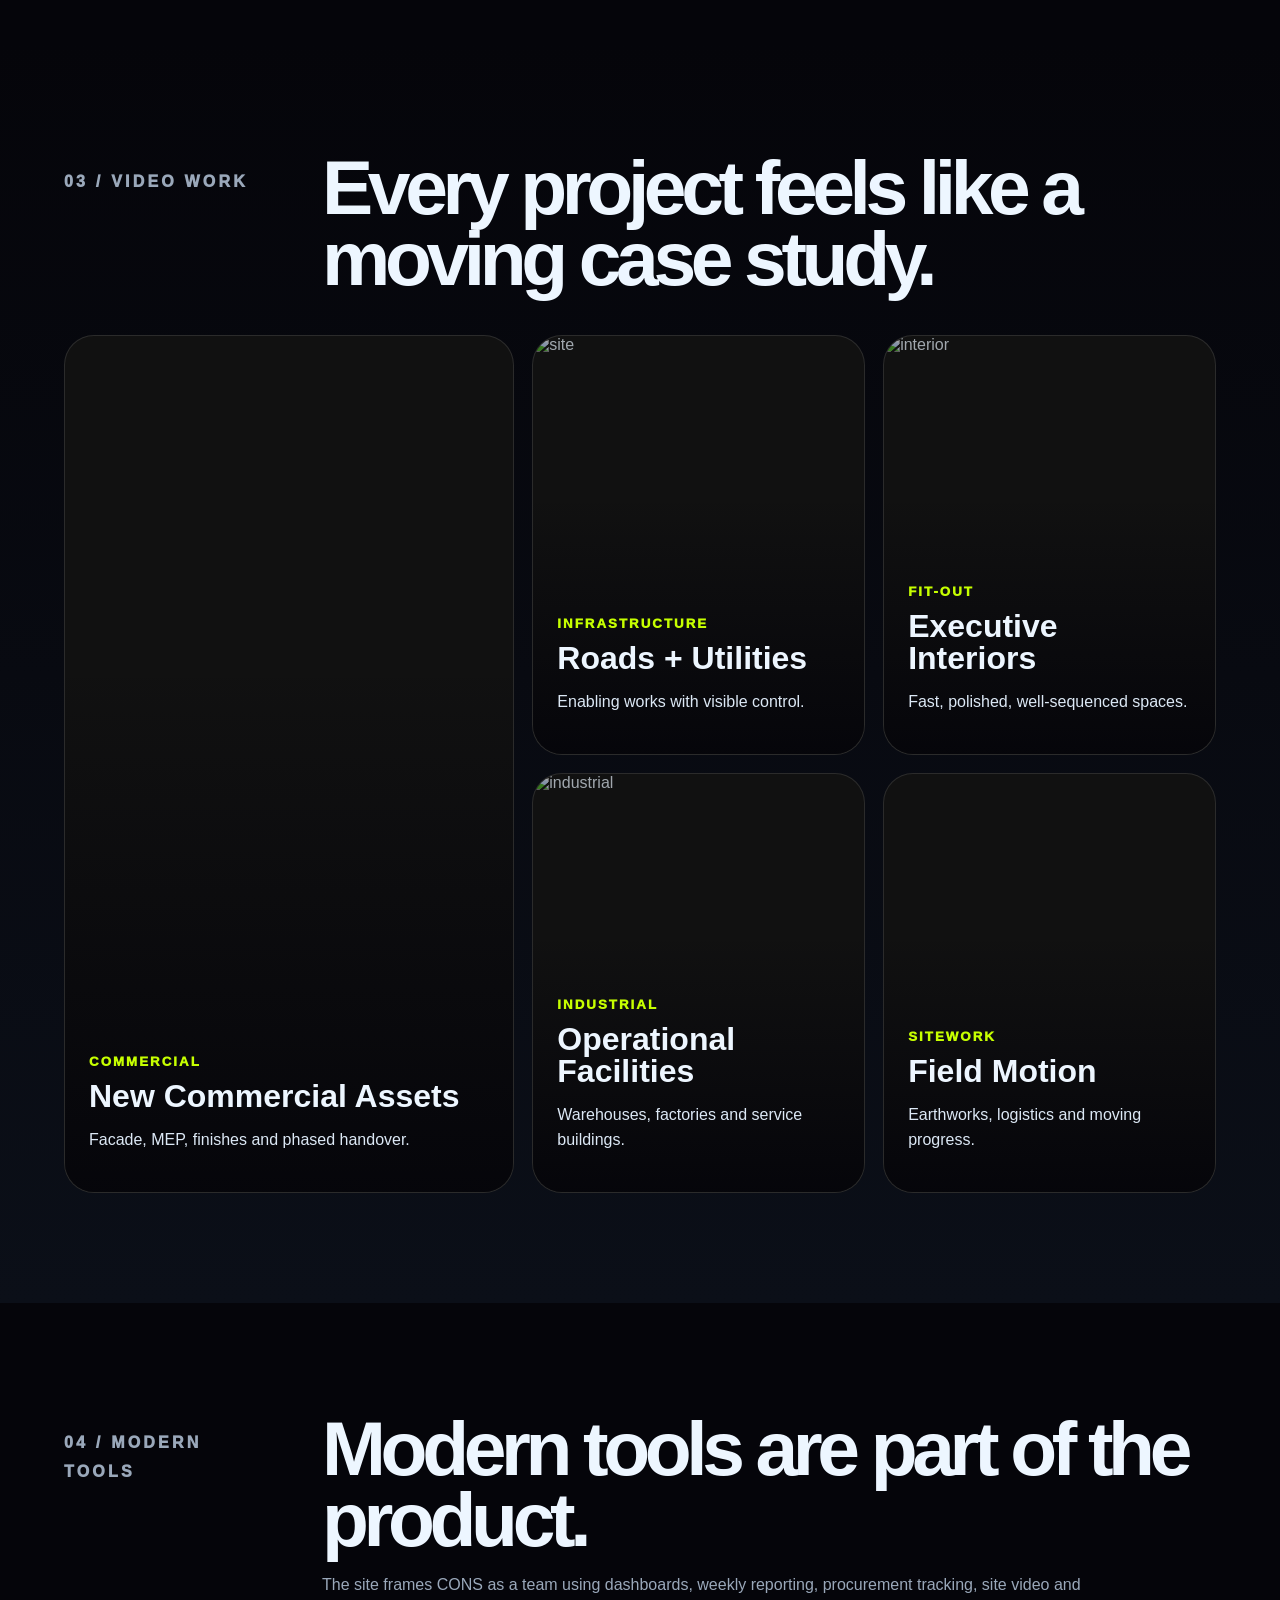
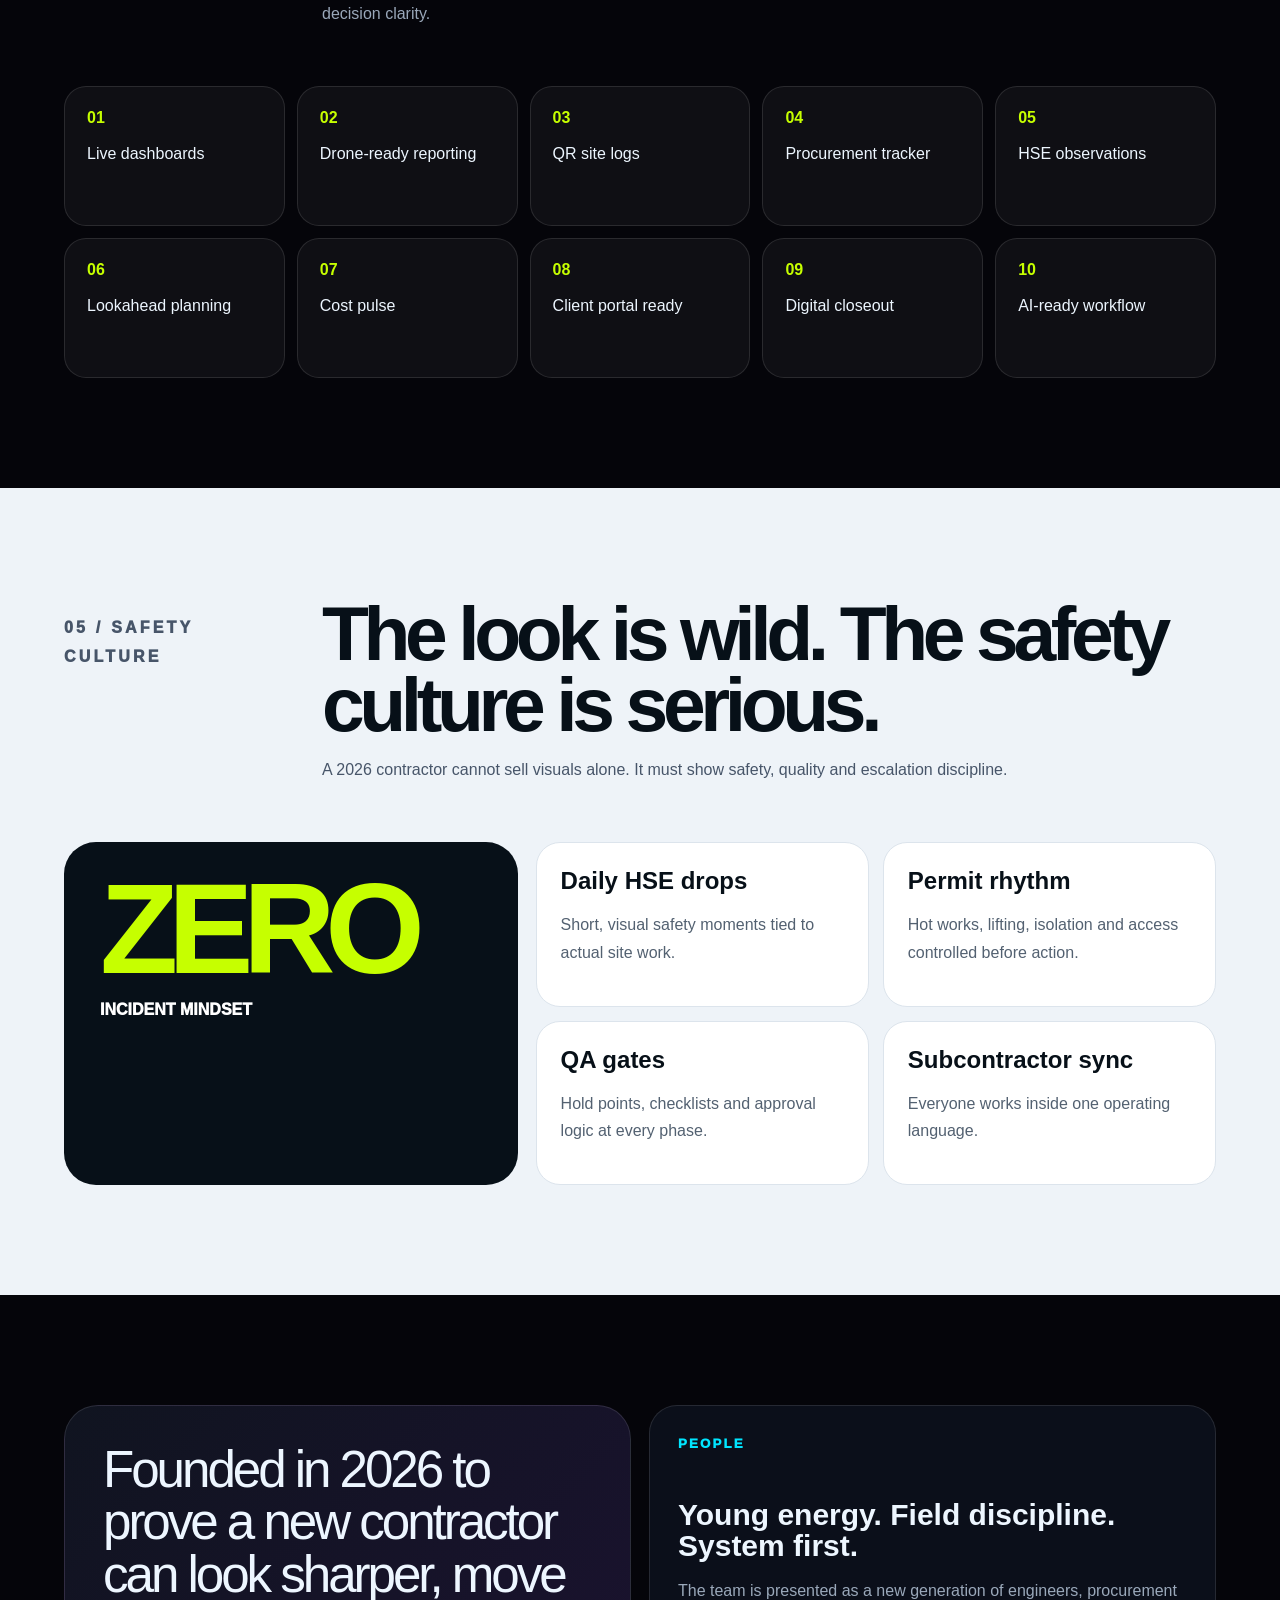
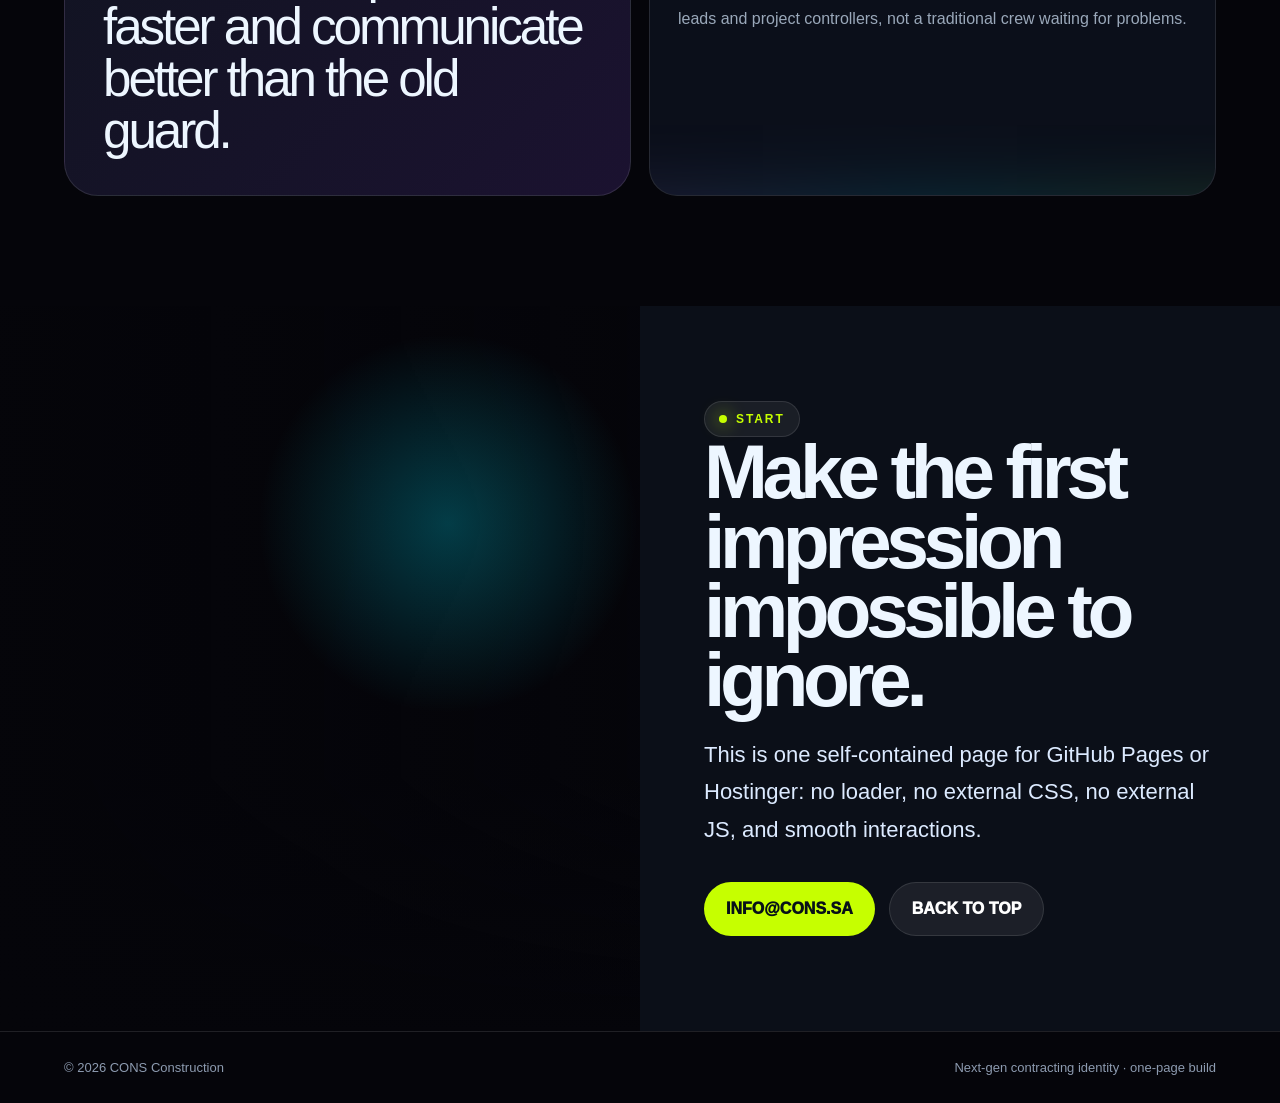
==== commit bdd8f9f3: "Rebuild CONS as next-gen 2026 one-page site" ====
--- a/index.html
+++ b/index.html
@@ -3,29 +3,29 @@
 <head>
 <meta charset="utf-8">
 <meta name="viewport" content="width=device-width,initial-scale=1">
-<title>CONS | Heavy Construction & Infrastructure</title>
-<meta name="description" content="One-page bilingual construction company website for buildings, infrastructure, EPC, procurement, safety, sustainability and project delivery.">
+<title>CONS 2026 | Next-Gen Construction</title>
+<meta name="description" content="A bold one-page Gen-Z construction company website for CONS, founded in 2026.">
 <style>
-:root{--ink:#101820;--steel:#1d2b36;--blue:#0f4c81;--orange:#ff6b1a;--sand:#f2eee7;--muted:#6b7785;--line:#d9dee5;--white:#fff;--pad:clamp(22px,5vw,80px)}*{box-sizing:border-box}html{scroll-behavior:smooth}body{margin:0;background:var(--sand);color:var(--ink);font-family:Arial,Helvetica,sans-serif;overflow-x:hidden}body.rtl{direction:rtl;font-family:Tahoma,Arial,sans-serif}a{text-decoration:none;color:inherit}button{font:inherit}img{max-width:100%;display:block}.topbar{height:36px;background:#071018;color:#c7d3df;display:flex;align-items:center;justify-content:space-between;padding:0 var(--pad);font-size:12px;letter-spacing:.04em}.nav{position:sticky;top:0;z-index:30;height:82px;background:#fff;border-bottom:1px solid var(--line);display:flex;align-items:center;justify-content:space-between;padding:0 var(--pad);box-shadow:0 10px 35px #0000000d}.brand{display:flex;align-items:center;gap:14px}.mark{width:48px;height:48px;background:var(--ink);position:relative;clip-path:polygon(0 0,100% 0,100% 72%,72% 100%,0 100%)}.mark:after{content:"";position:absolute;left:11px;top:11px;width:26px;height:26px;border:5px solid var(--orange);border-right-color:#fff;border-bottom-color:#fff}.brand b{display:block;font-size:23px;letter-spacing:.12em}.brand small{font-size:10px;color:var(--muted);font-weight:700;letter-spacing:.16em}.navlinks{display:flex;gap:26px;font-size:13px;font-weight:800;text-transform:uppercase}.navlinks a{position:relative}.navlinks a:after{content:"";position:absolute;left:0;bottom:-9px;width:0;height:2px;background:var(--orange);transition:.25s}.navlinks a:hover:after{width:100%}.actions{display:flex;gap:10px;align-items:center}.lang{border:1px solid var(--line);background:#fff;width:46px;height:46px;border-radius:0;cursor:pointer;font-weight:800}.quote{background:var(--orange);color:#111;padding:15px 18px;font-weight:900;text-transform:uppercase;font-size:12px}.hero{min-height:calc(100vh - 118px);display:grid;grid-template-columns:1.05fr .95fr;background:#0b141d;color:#fff}.heroText{padding:96px var(--pad) 70px;display:flex;flex-direction:column;justify-content:center}.eyebrow{font-size:12px;letter-spacing:.22em;text-transform:uppercase;color:var(--orange);font-weight:900;margin:0 0 18px}.hero h1{font-size:clamp(48px,7vw,105px);line-height:.88;letter-spacing:-.07em;margin:0 0 24px;max-width:980px}.hero p{font-size:18px;line-height:1.75;color:#d5dde5;max-width:760px}.heroBtns{display:flex;gap:14px;margin-top:34px;flex-wrap:wrap}.btn{display:inline-flex;align-items:center;gap:12px;background:var(--orange);color:#111;padding:17px 22px;font-weight:900;text-transform:uppercase}.btn.dark{background:#fff;color:#111}.heroVisual{position:relative;min-height:640px;background:linear-gradient(135deg,#162737,#09131d);overflow:hidden}.heroVisual:before{content:"";position:absolute;inset:0;background:linear-gradient(90deg,#0b141dcc,#0b141d00),url('https://images.unsplash.com/photo-1503387762-592deb58ef4e?auto=format&fit=crop&w=1600&q=80') center/cover;filter:saturate(.75) contrast(1.1)}.jobcard{position:absolute;right:36px;bottom:36px;width:min(430px,calc(100% - 72px));background:#fff;color:var(--ink);padding:28px;box-shadow:0 30px 80px #0006}.jobcard h3{font-size:30px;line-height:1.05;margin:8px 0 10px}.jobcard p{color:var(--muted);line-height:1.65}.stats{display:grid;grid-template-columns:repeat(4,1fr);background:#fff;border-bottom:1px solid var(--line)}.stat{padding:34px var(--pad);border-right:1px solid var(--line)}.stat strong{display:block;font-size:42px;letter-spacing:-.05em}.stat span{display:block;color:var(--muted);font-size:13px;text-transform:uppercase;font-weight:800;margin-top:8px}.section{padding:100px var(--pad)}.head{display:grid;grid-template-columns:220px 1fr;gap:48px;align-items:start;margin-bottom:48px}.num{font-weight:900;color:var(--orange);letter-spacing:.18em}.head h2,.wide h2{font-size:clamp(40px,5vw,82px);line-height:.98;letter-spacing:-.06em;margin:0}.head p,.wide p{color:var(--muted);line-height:1.85;font-size:16px;max-width:780px}.grid3{display:grid;grid-template-columns:repeat(3,1fr);gap:18px}.card{background:#fff;border:1px solid var(--line);padding:32px;min-height:330px;display:flex;flex-direction:column;justify-content:flex-end;transition:.25s}.card:hover{transform:translateY(-6px);box-shadow:0 24px 60px #0001}.card.dark{background:var(--ink);color:#fff}.card.blue{background:var(--blue);color:#fff}.card small{color:var(--orange);font-weight:900;text-transform:uppercase;letter-spacing:.15em}.card h3{font-size:31px;line-height:1.04;margin:18px 0 12px}.card p{color:var(--muted);line-height:1.75}.card.dark p,.card.blue p{color:#d8e2ec}.markets{background:#0b141d;color:#fff}.marketGrid{display:grid;grid-template-columns:1.3fr .7fr;gap:20px}.photo{min-height:620px;background:linear-gradient(#0004,#0006),url('https://images.unsplash.com/photo-1486406146926-c627a92ad1ab?auto=format&fit=crop&w=1600&q=80') center/cover}.list{display:grid;gap:12px}.list article{background:#121f2b;border:1px solid #ffffff16;padding:24px}.list h3{margin:0 0 8px;font-size:25px}.list p{margin:0;color:#b9c6d3;line-height:1.7}.process{background:#fff}.steps{display:grid;grid-template-columns:repeat(6,1fr);border-top:1px solid var(--line);border-left:1px solid var(--line)}.step{min-height:260px;padding:24px;border-right:1px solid var(--line);border-bottom:1px solid var(--line);display:flex;flex-direction:column;justify-content:space-between}.step b{font-size:13px;color:var(--orange)}.step h3{font-size:22px;margin:0}.step p{color:var(--muted);line-height:1.65;font-size:14px}.projects{background:var(--sand)}.projectGrid{display:grid;grid-template-columns:1.2fr 1fr 1fr;gap:18px}.project{min-height:480px;position:relative;overflow:hidden;background:#111;color:#fff}.project.big{grid-row:span 2}.project img{width:100%;height:100%;object-fit:cover;position:absolute;inset:0;filter:brightness(.58) saturate(.8);transition:.4s}.project:hover img{transform:scale(1.05)}.project div{position:absolute;left:0;right:0;bottom:0;padding:28px;background:linear-gradient(0deg,#071018,transparent)}.project small{color:var(--orange);font-weight:900;text-transform:uppercase}.project h3{font-size:30px;margin:10px 0}.project p{color:#dce4ec;line-height:1.6}.safety{background:#fff}.safetyBox{display:grid;grid-template-columns:.8fr 1.2fr;gap:24px}.safetyPanel{background:var(--orange);padding:38px}.safetyPanel strong{font-size:80px;line-height:.9}.safetyPanel span{display:block;font-weight:900;text-transform:uppercase;margin-top:18px}.bullets{display:grid;grid-template-columns:repeat(2,1fr);gap:14px}.bullet{background:var(--sand);padding:26px;border:1px solid var(--line)}.bullet h3{margin:0 0 10px}.bullet p{color:var(--muted);line-height:1.7}.wide{background:#0b141d;color:#fff}.wide h2{max-width:1200px}.wide p{color:#c2cfda}.supply{display:grid;grid-template-columns:repeat(4,1fr);gap:16px;margin-top:40px}.supply div{border:1px solid #ffffff1c;padding:24px;background:#ffffff08;min-height:190px}.supply b{color:var(--orange)}.supply h3{font-size:21px}.team{background:#fff}.teamGrid{display:grid;grid-template-columns:1fr 1fr;gap:18px}.teamCard{padding:36px;background:var(--sand);border:1px solid var(--line)}.teamCard h3{font-size:34px;margin:0 0 12px}.teamCard p{color:var(--muted);line-height:1.75}.contact{display:grid;grid-template-columns:1fr 1fr;background:var(--ink);color:#fff}.contactText{padding:90px var(--pad)}.contactText h2{font-size:clamp(42px,5vw,78px);line-height:.98;margin:0 0 22px;letter-spacing:-.05em}.contactText p{color:#c9d5df;line-height:1.8}.form{padding:90px var(--pad);background:#101e2a}.field{display:grid;gap:7px;margin-bottom:14px}.field label{font-size:12px;text-transform:uppercase;color:#aab7c3;font-weight:800}.field input,.field textarea{width:100%;padding:16px;border:1px solid #ffffff20;background:#071018;color:#fff}.field textarea{min-height:130px}footer{background:#071018;color:#b7c4cf;padding:30px var(--pad);display:flex;justify-content:space-between;gap:20px;font-size:13px}.reveal{opacity:0;transform:translateY(28px);transition:.7s}.reveal.show{opacity:1;transform:none}@media(max-width:1000px){.navlinks{display:none}.hero,.contact,.safetyBox,.marketGrid,.teamGrid,.head{grid-template-columns:1fr}.stats,.grid3,.steps,.projectGrid,.supply,.bullets{grid-template-columns:1fr 1fr}.heroVisual{min-height:520px}.project.big{grid-row:auto}.project{min-height:390px}}@media(max-width:650px){.topbar{display:none}.nav{height:72px}.quote{display:none}.hero h1{font-size:49px}.heroText,.section,.contactText,.form{padding-left:22px;padding-right:22px}.stats,.grid3,.steps,.projectGrid,.supply,.bullets{grid-template-columns:1fr}.stat{border-right:0}.heroVisual{min-height:440px}.jobcard{position:relative;right:auto;bottom:auto;margin:22px;width:auto}.head h2,.wide h2{font-size:42px}footer{flex-direction:column}.brand small{display:none}}
+:root{--void:#05050a;--panel:#101420;--line:#ffffff1c;--text:#edf6ff;--muted:#9aa8ba;--acid:#c6ff00;--cyan:#00e5ff;--pink:#ff3df2;--orange:#ff6a00;--pad:clamp(22px,5vw,82px)}*{box-sizing:border-box}html{scroll-behavior:smooth}body{margin:0;background:var(--void);color:var(--text);font-family:Inter,Arial,Helvetica,sans-serif;overflow-x:hidden}body.rtl{direction:rtl;font-family:Tahoma,Arial,sans-serif}a{text-decoration:none;color:inherit}button,input,textarea{font:inherit}img,video{display:block;max-width:100%}.orb{position:fixed;width:520px;height:520px;border-radius:50%;background:radial-gradient(circle,var(--cyan),transparent 62%);filter:blur(55px);opacity:.18;left:var(--mx,50vw);top:var(--my,40vh);transform:translate(-50%,-50%);pointer-events:none;z-index:0}.nav{position:fixed;inset:14px 14px auto;z-index:50;display:flex;align-items:center;justify-content:space-between;padding:12px 18px;border:1px solid var(--line);background:#090d14cc;backdrop-filter:blur(22px);border-radius:24px}.brand{display:flex;gap:12px;align-items:center}.logo{width:46px;height:46px;border-radius:16px;background:linear-gradient(135deg,var(--acid),var(--cyan));position:relative;box-shadow:0 0 38px #00e5ff55}.logo:after{content:"";position:absolute;inset:11px;border:5px solid #05050a;border-right-color:transparent;border-radius:6px}.brand b{font-size:22px;letter-spacing:.16em}.brand small{display:block;color:var(--muted);font-size:10px;letter-spacing:.22em;font-weight:900}.links{display:flex;gap:22px;font-size:12px;text-transform:uppercase;font-weight:900;color:#d8e6f5}.links a{opacity:.82}.links a:hover{color:var(--acid);opacity:1}.navActions{display:flex;gap:10px}.chip,.lang{border:1px solid var(--line);background:#ffffff0b;color:#fff;border-radius:999px;padding:13px 16px;font-weight:900;font-size:12px;cursor:pointer}.chip{background:var(--acid);color:#091017;border-color:transparent}.section{position:relative;z-index:1;padding:110px var(--pad)}.hero{min-height:100vh;display:grid;align-items:end;overflow:hidden}.bgVideo{position:absolute;inset:0;width:100%;height:100%;object-fit:cover;opacity:.55;filter:saturate(1.05) contrast(1.15) brightness(.65)}.hero:after,.videoBand:after,.cinema:after{content:"";position:absolute;inset:0;background:radial-gradient(circle at 70% 30%,#00e5ff40,transparent 28%),linear-gradient(90deg,#05050afa,#05050ab5 50%,#05050a48),linear-gradient(0deg,#05050a 0%,transparent 35%)}.heroInner{position:relative;z-index:3;padding:150px var(--pad) 74px;display:grid;grid-template-columns:1.2fr .8fr;gap:34px;align-items:end}.tag{display:inline-flex;gap:9px;align-items:center;padding:10px 14px;border:1px solid var(--line);border-radius:999px;background:#ffffff10;color:var(--acid);font-weight:900;font-size:12px;text-transform:uppercase;letter-spacing:.16em}.tag:before{content:"";width:8px;height:8px;background:var(--acid);border-radius:50%;box-shadow:0 0 18px var(--acid)}h1{font-size:clamp(54px,9vw,134px);line-height:.82;letter-spacing:-.09em;margin:20px 0 24px;max-width:1100px}.lead{font-size:clamp(17px,2vw,22px);line-height:1.7;color:#dceaff;max-width:760px}.heroBtns{display:flex;gap:14px;flex-wrap:wrap;margin-top:34px}.btn{display:inline-flex;gap:12px;align-items:center;padding:17px 22px;border-radius:999px;background:var(--acid);color:#071018;font-weight:1000;text-transform:uppercase}.btn.ghost{background:#ffffff12;color:#fff;border:1px solid var(--line)}.glass{background:#ffffff10;border:1px solid var(--line);backdrop-filter:blur(18px);box-shadow:0 30px 90px #0007}.launch{padding:26px;border-radius:28px}.launch strong{font-size:54px;line-height:1;display:block;color:var(--acid)}.launch h3{font-size:31px;line-height:1.05;margin:16px 0 10px}.launch p,.muted{color:var(--muted);line-height:1.75}.marquee{position:relative;z-index:3;overflow:hidden;border-top:1px solid var(--line);border-bottom:1px solid var(--line);background:#05050acc}.marquee div{display:flex;gap:42px;min-width:max-content;animation:mar 26s linear infinite;padding:17px 0}.marquee span{font-weight:1000;color:#ffffffa5;letter-spacing:.22em;font-size:11px}@keyframes mar{to{transform:translateX(-50%)}}.head{display:grid;grid-template-columns:210px 1fr;gap:48px;margin-bottom:42px}.num{color:var(--acid);font-size:12px;letter-spacing:.2em;font-weight:1000}.head h2,.wideTitle{font-size:clamp(42px,6vw,92px);line-height:.92;letter-spacing:-.07em;margin:0}.head p{color:var(--muted);line-height:1.8;font-size:16px;max-width:760px}.grid{display:grid;gap:18px}.grid3{grid-template-columns:repeat(3,1fr)}.grid4{grid-template-columns:repeat(4,1fr)}.card{border:1px solid var(--line);border-radius:28px;padding:28px;background:#0d121ddd;min-height:300px;position:relative;overflow:hidden;transition:.35s}.card:before{content:"";position:absolute;inset:auto -40% -35% -40%;height:120px;background:linear-gradient(90deg,var(--pink),var(--cyan),var(--acid));filter:blur(45px);opacity:.22}.card:hover{transform:translateY(-8px);border-color:#ffffff45}.card small{color:var(--cyan);letter-spacing:.16em;font-weight:1000;text-transform:uppercase}.card h3{font-size:30px;line-height:1.02;margin:48px 0 12px}.card p{color:var(--muted);line-height:1.75}.card.hot{background:linear-gradient(150deg,#1b1330,#0c111d)}.card.acid{background:var(--acid);color:#071018}.card.acid small,.card.acid p{color:#071018}.videoBand{position:relative;min-height:680px;display:grid;align-items:end;overflow:hidden;border-top:1px solid var(--line);border-bottom:1px solid var(--line)}.videoCopy{position:relative;z-index:2;padding:0 var(--pad) 72px;max-width:1050px}.videoCopy h2{font-size:clamp(50px,7vw,110px);line-height:.9;letter-spacing:-.08em;margin:0 0 18px}.videoCopy p{max-width:720px;color:#d8e6f7;line-height:1.75;font-size:18px}.timeline{counter-reset:s;display:grid;grid-template-columns:repeat(6,1fr);border:1px solid var(--line);border-radius:28px;overflow:hidden}.step{min-height:250px;padding:22px;border-right:1px solid var(--line);background:#0b1019}.step:last-child{border-right:0}.step:before{counter-increment:s;content:"0" counter(s);color:var(--acid);font-weight:1000}.step h3{font-size:23px;margin:58px 0 10px}.step p{color:var(--muted);line-height:1.65;font-size:14px}.projects{background:linear-gradient(180deg,#05050a,#0b0f18)}.projectGrid{display:grid;grid-template-columns:1.15fr .85fr .85fr;gap:18px}.project{position:relative;min-height:420px;border-radius:30px;overflow:hidden;border:1px solid var(--line);background:#111}.project.big{grid-row:span 2}.project video,.project img{position:absolute;inset:0;width:100%;height:100%;object-fit:cover;filter:brightness(.68) saturate(1.1)}.project:after{content:"";position:absolute;inset:0;background:linear-gradient(0deg,#05050af2,transparent 62%)}.project div{position:absolute;z-index:2;left:24px;right:24px;bottom:24px}.project small{color:var(--acid);font-weight:1000;letter-spacing:.15em;text-transform:uppercase}.project h3{font-size:32px;line-height:1;margin:10px 0}.project p{color:#dce8f5;line-height:1.55}.toolWall{display:grid;grid-template-columns:repeat(5,1fr);gap:12px}.tool{border:1px solid var(--line);border-radius:22px;background:#ffffff0b;padding:22px;min-height:140px}.tool b{color:var(--acid);display:block;margin-bottom:18px}.safety{background:#eef3f8;color:#071018}.safety .num{color:#ff4d00}.safety .head p{color:#475569}.safetyCards{display:grid;grid-template-columns:.8fr 1.2fr;gap:18px}.zero{border-radius:32px;background:#071018;color:#fff;padding:36px}.zero strong{font-size:clamp(68px,10vw,140px);line-height:.8;color:var(--acid);letter-spacing:-.08em}.zero span{display:block;margin-top:20px;font-weight:1000;text-transform:uppercase}.miniGrid{display:grid;grid-template-columns:repeat(2,1fr);gap:14px}.mini{background:#fff;border:1px solid #dce4ec;border-radius:24px;padding:24px}.mini h3{font-size:24px;margin:0 0 10px}.mini p{color:#536171;line-height:1.7}.founder{display:grid;grid-template-columns:1fr 1fr;gap:18px}.quote{border-radius:34px;background:linear-gradient(135deg,#101420,#1b1230);padding:38px;border:1px solid var(--line)}.quote p{font-size:clamp(30px,4vw,58px);line-height:1.02;letter-spacing:-.06em;margin:0}.contact{display:grid;grid-template-columns:1fr 1fr;min-height:660px}.contact .cinema{position:relative;overflow:hidden}.contactCopy{padding:95px var(--pad);background:#0b0f18}.contactCopy h2{font-size:clamp(44px,6vw,88px);line-height:.9;letter-spacing:-.07em;margin:0 0 18px}.form{padding:95px var(--pad);background:#eef3f8;color:#071018}.field{display:grid;gap:7px;margin-bottom:14px}.field label{font-size:12px;text-transform:uppercase;font-weight:1000;color:#536171}.field input,.field textarea{padding:16px;border:1px solid #cbd5e1;background:#fff;color:#111;border-radius:16px}.field textarea{min-height:130px}footer{position:relative;z-index:1;display:flex;justify-content:space-between;gap:20px;padding:28px var(--pad);background:#05050a;color:#8d9bb0;border-top:1px solid var(--line);font-size:13px}.reveal{opacity:0;transform:translateY(34px);transition:.8s cubic-bezier(.16,1,.3,1)}.reveal.show{opacity:1;transform:none}@media(max-width:1050px){.links{display:none}.heroInner,.head,.contact,.founder,.safetyCards{grid-template-columns:1fr}.grid3,.grid4,.timeline,.projectGrid,.toolWall{grid-template-columns:1fr 1fr}.step:nth-child(even){border-right:0}.project.big{grid-row:auto}}@media(max-width:650px){.nav{inset:8px}.chip{display:none}.heroInner{padding:125px 22px 54px}.section,.contactCopy,.form{padding-left:22px;padding-right:22px}.grid3,.grid4,.timeline,.projectGrid,.toolWall,.miniGrid{grid-template-columns:1fr}h1{font-size:56px}.head h2,.wideTitle{font-size:44px}.videoBand{min-height:560px}.brand small{display:none}footer{flex-direction:column}.launch strong{font-size:44px}}
 </style>
 </head>
 <body>
-<div class="topbar"><span data-ar="مقاولات عامة · بنية تحتية · مبانٍ · EPC">General Contracting · Infrastructure · Buildings · EPC</span><span>Jeddah · Riyadh · NEOM-ready delivery platform</span></div>
-<header class="nav"><a class="brand" href="#top"><span class="mark"></span><span><b>CONS</b><small>CONSTRUCTION GROUP</small></span></a><nav class="navlinks"><a href="#about">About</a><a href="#markets">Markets</a><a href="#delivery">Delivery</a><a href="#projects">Projects</a><a href="#contact">Contact</a></nav><div class="actions"><button class="lang" id="lang">AR</button><a class="quote" href="#contact">Request Proposal</a></div></header>
+<div class="orb"></div>
+<header class="nav"><a class="brand" href="#top"><span class="logo"></span><span><b>CONS</b><small>FOUNDED 2026</small></span></a><nav class="links"><a href="#about">Signal</a><a href="#markets">Markets</a><a href="#delivery">Ops</a><a href="#projects">Work</a><a href="#contact">Contact</a></nav><div class="navActions"><button class="lang" id="lang">AR</button><a class="chip" href="#contact">Launch a Build</a></div></header>
 <main id="top">
-<section class="hero"><div class="heroText reveal"><p class="eyebrow" data-ar="شركة مقاولات بهوية أمريكية صارمة">American-grade construction identity</p><h1 data-ar="نبني المشاريع الثقيلة بثقة الشركات الكبرى وانضباط الموقع الحقيقي.">We build complex work with the confidence of major contractors and the discipline of the field.</h1><p data-ar="CONS شركة مقاولات مصممة لتخاطب المالك، المطور، الاستشاري، ومدير المشتريات بلغة واضحة: سلامة، برنامج، تكلفة، جودة، تسليم، ونتيجة يمكن الاعتماد عليها.">CONS is presented as a contractor for owners, developers, consultants and procurement leaders who care about safety, schedule, cost, quality, handover and certainty of outcome.</p><div class="heroBtns"><a class="btn" href="#projects">View Work →</a><a class="btn dark" href="#delivery">How We Deliver</a></div></div><div class="heroVisual"><div class="jobcard reveal"><small>PROJECT CONTROL CENTER</small><h3 data-ar="من الفكرة إلى التسليم، نقطة مسؤولية واحدة.">From concept to handover, one accountable delivery team.</h3><p data-ar="تخطيط مبكر، مشتريات منضبطة، فرق موقع واضحة، وتقارير تنفيذية لا تترك القرار ضبابيًا.">Early planning, disciplined procurement, clear site teams and executive reporting that removes ambiguity.</p></div></div></section>
-<section class="stats"><div class="stat"><strong>24/7</strong><span data-ar="تفكير سلامة">Safety mindset</span></div><div class="stat"><strong>EPC</strong><span data-ar="تنفيذ متكامل">Integrated delivery</span></div><div class="stat"><strong>6</strong><span data-ar="قطاعات رئيسية">Core markets</span></div><div class="stat"><strong>100%</strong><span data-ar="وضوح في التقارير">Control visibility</span></div></section>
-<section class="section" id="about"><div class="head reveal"><div><p class="num">01 / ABOUT</p></div><div><h2 data-ar="شركة مقاولات لا تبيع وعودًا، بل نظام تنفيذ كامل.">A construction company built around delivery systems, not promises.</h2><p data-ar="استلهامنا من أعرق شركات المقاولات الأمريكية: وضوح الرسالة، قوة القطاعات، لغة السلامة، إدارة سلسلة التوريد، ونموذج تسليم منظم من الهندسة إلى التشغيل.">The language is inspired by leading American contractors: clear positioning, market confidence, safety-first operations, supply-chain discipline and an integrated delivery model from engineering to operations.</p></div></div><div class="grid3"><article class="card reveal"><small>Owner Confidence</small><h3 data-ar="وضوح أمام المالك">Clarity for owners</h3><p data-ar="عرض سهل القرار يشرح لماذا CONS شريك تنفيذ وليس مجرد مقاول سعر.">A decision-ready presentation that explains why CONS is a delivery partner, not only a price bidder.</p></article><article class="card dark reveal"><small>Field Discipline</small><h3 data-ar="انضباط الموقع">Field discipline</h3><p data-ar="فرق، إجراءات، تقارير، ومتابعة يومية تمنع تحول المشروع إلى فوضى تشغيلية.">Teams, procedures, reporting and daily follow-up designed to prevent site chaos.</p></article><article class="card blue reveal"><small>Executive Reporting</small><h3 data-ar="تقارير تنفيذية">Executive reporting</h3><p data-ar="لوحات حالة، مخاطر، مشتريات، وقرارات مفتوحة بلغة تناسب الإدارة العليا.">Status, risks, procurement and open decisions communicated in board-level language.</p></article></div></section>
-<section class="section markets" id="markets"><div class="head reveal"><div><p class="num">02 / MARKETS</p></div><div><h2 data-ar="قطاعات واضحة مثل كبرى شركات المقاولات: مبانٍ، بنية تحتية، صناعي، وتجهيزات.">Focused markets: buildings, infrastructure, industrial works and high-spec fit-out.</h2><p data-ar="الموقع لا يكتفي بقول نحن مقاولون. هو يشرح أين ننافس، وكيف نخلق قيمة، وما نوع المشاريع التي نريد جذبها.">The page does not simply say “we build.” It clarifies where the company competes, how value is created and which projects it wants to attract.</p></div></div><div class="marketGrid"><div class="photo reveal"></div><div class="list"><article class="reveal"><h3>Commercial & Mixed-Use</h3><p data-ar="أبراج، مقار، مراكز أعمال، واجهات، ردهات، ومناطق مشتركة.">Towers, headquarters, business centers, facades, lobbies and public zones.</p></article><article class="reveal"><h3>Infrastructure & Enabling</h3><p data-ar="طرق، شبكات، أعمال تمهيدية، تنسيق خدمات، وتجهيز مواقع.">Roads, utilities, enabling works, service coordination and site preparation.</p></article><article class="reveal"><h3>Industrial & Logistics</h3><p data-ar="مستودعات، مصانع، منصات تشغيل، ومرافق دعم إنتاجية.">Warehouses, factories, operating platforms and production-support facilities.</p></article><article class="reveal"><h3>Premium Fit-Out</h3><p data-ar="تشطيبات تنفيذية، مكاتب، ضيافة، ومناطق استقبال عالية الجودة.">Executive fit-out, offices, hospitality areas and high-quality reception spaces.</p></article></div></div></section>
-<section class="section process" id="delivery"><div class="head reveal"><div><p class="num">03 / DELIVERY</p></div><div><h2 data-ar="نموذج تسليم يربط الهندسة بالمشتريات بالموقع بالتسليم النهائي.">A delivery model connecting engineering, procurement, site execution and handover.</h2><p data-ar="مستوحى من نموذج الشركات الأمريكية الكبرى التي تعرض العملية كمنظومة متكاملة وليست أقسامًا منفصلة.">Inspired by the way major American contractors present the process as one integrated operating system, not disconnected departments.</p></div></div><div class="steps"><article class="step reveal"><b>01</b><h3>Preconstruction</h3><p data-ar="فهم النطاق، مراجعة المخاطر، بدائل القيمة، وخطة تنفيذ أولية.">Scope review, risk reading, value options and preliminary delivery plan.</p></article><article class="step reveal"><b>02</b><h3>Engineering</h3><p data-ar="تنسيق الرسومات، التعارضات، الاعتمادات، ومتطلبات التنفيذ.">Drawings, coordination, clashes, approvals and constructability needs.</p></article><article class="step reveal"><b>03</b><h3>Procurement</h3><p data-ar="حزم شراء، موردون، مواد طويلة التوريد، وتتبع توريد.">Packages, vendors, long-lead items and supply tracking.</p></article><article class="step reveal"><b>04</b><h3>Construction</h3><p data-ar="فرق موقع، إنتاجية، جودة، سلامة، ومتابعة يومية.">Site teams, productivity, quality, safety and daily control.</p></article><article class="step reveal"><b>05</b><h3>Controls</h3><p data-ar="برنامج، تكلفة، مطالبات، مخاطر، وتقارير للمالك.">Schedule, cost, claims, risk and owner reporting.</p></article><article class="step reveal"><b>06</b><h3>Handover</h3><p data-ar="اختبارات، وثائق، إغلاقات، وتسليم قابل للتشغيل.">Testing, documentation, closeout and operational handover.</p></article></div></section>
-<section class="section projects" id="projects"><div class="head reveal"><div><p class="num">04 / WORK</p></div><div><h2 data-ar="معرض مشاريع يعطي إحساس القوة والحجم، لا مجرد صور متفرقة.">A portfolio that communicates scale, control and confidence.</h2></div></div><div class="projectGrid"><article class="project big reveal"><img src="https://images.unsplash.com/photo-1486406146926-c627a92ad1ab?auto=format&fit=crop&w=1200&q=80" alt="tower"><div><small>Commercial</small><h3 data-ar="برج أعمال تنفيذي">Executive Business Tower</h3><p data-ar="واجهات، ردهات، أنظمة MEP، وتسلسل تسليم مرحلي.">Facade, lobbies, MEP systems and phased handover logic.</p></div></article><article class="project reveal"><img src="https://images.unsplash.com/photo-1504307651254-35680f356dfd?auto=format&fit=crop&w=1000&q=80" alt="site"><div><small>Infrastructure</small><h3 data-ar="أعمال تمهيدية وبنية تحتية">Enabling & Utilities</h3><p data-ar="طرق، شبكات، تنسيق مرافق، وتجهيز الموقع.">Roads, utilities coordination and site readiness.</p></div></article><article class="project reveal"><img src="https://images.unsplash.com/photo-1590992736339-4f617bc8125f?auto=format&fit=crop&w=1000&q=80" alt="interior"><div><small>Fit-Out</small><h3 data-ar="تشطيبات عالية الجودة">High-Spec Interiors</h3><p data-ar="مكاتب، ضيافة، مناطق استقبال، وتشطيبات دقيقة.">Offices, hospitality, reception zones and precision finishes.</p></div></article><article class="project reveal"><img src="https://images.unsplash.com/photo-1541976590-713941681591?auto=format&fit=crop&w=1000&q=80" alt="industrial"><div><small>Industrial</small><h3 data-ar="مرافق صناعية ولوجستية">Industrial Facilities</h3><p data-ar="مستودعات، مصانع، ومنصات تشغيل عملية.">Warehouses, factories and operational platforms.</p></div></article><article class="project reveal"><img src="https://images.unsplash.com/photo-1565008447742-97f6f38c985c?auto=format&fit=crop&w=1000&q=80" alt="residential"><div><small>Residential</small><h3 data-ar="مجمعات سكنية">Residential Compounds</h3><p data-ar="تنفيذ مبانٍ، مسطحات خارجية، وخدمات مشتركة.">Buildings, external works and shared amenities.</p></div></article></div></section>
-<section class="section safety"><div class="head reveal"><div><p class="num">05 / SAFETY</p></div><div><h2 data-ar="السلامة ليست شعارًا، بل طريقة تشغيل يومية.">Safety is not a slogan. It is an operating system.</h2><p data-ar="قسم السلامة يأخذ وزنًا كبيرًا مثل المواقع الأمريكية الكبرى، لأنه عنصر ثقة رئيسي للمالك والاستشاري والجهات الحكومية.">Safety is given serious weight because it is a major trust factor for owners, consultants and public-sector stakeholders.</p></div></div><div class="safetyBox"><div class="safetyPanel reveal"><strong>ZERO</strong><span data-ar="عقلية منع الحوادث قبل وقوعها">Incident-prevention mindset</span></div><div class="bullets"><article class="bullet reveal"><h3>Daily briefings</h3><p data-ar="اجتماعات سلامة قصيرة، واضحة، ومربوطة بأعمال اليوم.">Short safety briefings tied to the work of the day.</p></article><article class="bullet reveal"><h3>Permit discipline</h3><p data-ar="تصاريح عمل، عزل، رفع، أعمال ساخنة، ومراقبة مناطق الخطر.">Permits, isolation, lifting, hot works and hazard-zone control.</p></article><article class="bullet reveal"><h3>Quality gates</h3><p data-ar="نقاط توقف وفحص تمنع الأخطاء من الانتقال للمرحلة التالية.">Hold points that stop defects before they move forward.</p></article><article class="bullet reveal"><h3>Training culture</h3><p data-ar="تدريب مستمر للموقع، الموردين، والمقاولين الفرعيين.">Ongoing training for site teams, vendors and subcontractors.</p></article></div></div></section>
-<section class="section wide"><div class="reveal"><p class="eyebrow">SUPPLY CHAIN & PROCUREMENT</p><h2 data-ar="المشتريات ليست دعمًا خلفيًا، بل قلب السيطرة على البرنامج.">Procurement is not back-office support. It is schedule control.</h2><p data-ar="نعرض سلسلة التوريد كجزء من هوية الشركة: تأهيل موردين، مقارنة عروض، أوامر شراء، مواد طويلة التوريد، تتبع شحن، ومخاطر بدائل.">The website frames supply chain as a core capability: vendor qualification, bid comparison, purchase orders, long-lead items, shipping status and alternative-risk planning.</p></div><div class="supply"><div class="reveal"><b>01</b><h3>Vendor Strategy</h3><p>Prequalification, commercial comparison and technical alignment.</p></div><div class="reveal"><b>02</b><h3>Long-Lead Control</h3><p>Early release of critical packages and weekly delivery status.</p></div><div class="reveal"><b>03</b><h3>Cost Visibility</h3><p>Budget, committed cost, variation exposure and forecast clarity.</p></div><div class="reveal"><b>04</b><h3>Local Content</h3><p>Supplier development and regional sourcing wherever practical.</p></div></div></section>
-<section class="section team"><div class="head reveal"><div><p class="num">06 / PEOPLE</p></div><div><h2 data-ar="فريق يقود المشروع من المكتب والموقع بنفس اللغة.">A team that speaks one language from office to field.</h2></div></div><div class="teamGrid"><article class="teamCard reveal"><h3>Executive leadership</h3><p data-ar="إدارة عليا تفهم العلاقة بين العقد، البرنامج، التدفق النقدي، الموردين، ورضا العميل.">Leadership that understands contract, schedule, cash flow, vendors and client confidence.</p></article><article class="teamCard reveal"><h3>Site execution teams</h3><p data-ar="مهندسون، مراقبون، جودة، سلامة، ومشتريات موقع يعملون على خطة واحدة.">Engineers, supervisors, QA/QC, HSE and site procurement working from one plan.</p></article></div></section>
-<section class="contact" id="contact"><div class="contactText reveal"><p class="eyebrow">START A PROJECT</p><h2 data-ar="عندما يكون المشروع مهمًا، اختر مقاولًا يعرف كيف يشرح وينفذ ويسلّم.">When the project matters, choose a contractor that can explain, execute and hand over.</h2><p data-ar="هذه الصفحة جاهزة للاستضافة على GitHub Pages أو Hostinger كملف واحد فقط، ويمكن لاحقًا تحويلها إلى موقع أكبر بلوحة إدارة وقواعد بيانات.">This page is ready for GitHub Pages or Hostinger as one single file, and can later become a larger website with admin panel and database.</p></div><div class="form reveal"><div class="field"><label>Name</label><input placeholder="Your name"></div><div class="field"><label>Email</label><input placeholder="name@company.com"></div><div class="field"><label>Project type</label><input placeholder="Building / Infrastructure / Fit-out"></div><div class="field"><label>Message</label><textarea placeholder="Tell us about the project"></textarea></div><a class="btn" href="mailto:info@cons.sa">Send Inquiry</a></div></section>
-</main><footer><span>© 2026 CONS Construction Group</span><span>Built for owners, developers, consultants and procurement leaders.</span></footer>
+<section class="hero"><video class="bgVideo" autoplay muted loop playsinline poster="https://images.unsplash.com/photo-1503387762-592deb58ef4e?auto=format&fit=crop&w=1800&q=80"><source src="https://commons.wikimedia.org/wiki/Special:Redirect/file/Men_at_work_in_building_site.webm" type="video/webm"></video><div class="heroInner"><div class="reveal"><span class="tag" data-ar="شركة مقاولات تأسست 2026">built in 2026 for the next decade</span><h1 data-ar="مقاولات بجيل جديد. تنفيذ سريع. حضور مجنون.">Not your father’s contractor. A next-gen build company.</h1><p class="lead" data-ar="CONS شركة مقاولات حديثة جداً: تفكر مثل شركة تقنية، وتنفذ بانضباط موقع، وتقدم نفسها بلغة فيديو وحركة وبيانات ومخرجات واضحة للمالك والمطور والاستشاري.">CONS is a 2026 construction company with a tech-studio attitude, field discipline, cinematic presentation, live project language and a delivery system made for owners, developers and consultants.</p><div class="heroBtns"><a class="btn" href="#projects">See the energy →</a><a class="btn ghost" href="#delivery">Delivery OS</a></div></div><aside class="launch glass reveal"><strong>2026</strong><h3 data-ar="مولودة رقمياً، ومصممة للموقع الحقيقي.">Born digital. Built for the jobsite.</h3><p data-ar="هوية جديدة بالكامل: داكنة، نيونية، سريعة، مليئة بالفيديوهات، وقريبة من لغة جيل Z بدون فقدان جدية المقاولات.">Dark, neon, fast, video-first and Gen-Z sharp — without losing construction credibility.</p></aside></div></section>
+<div class="marquee"><div><span>CONCRETE</span><span>STEEL</span><span>FIT-OUT</span><span>INFRASTRUCTURE</span><span>PROCUREMENT</span><span>SAFETY</span><span>AI CONTROL</span><span>CONCRETE</span><span>STEEL</span><span>FIT-OUT</span><span>INFRASTRUCTURE</span><span>PROCUREMENT</span><span>SAFETY</span><span>AI CONTROL</span></div></div>
+<section class="section" id="about"><div class="head reveal"><p class="num">01 / SIGNAL</p><div><h2 data-ar="شركة جديدة، لكن ليست ضعيفة. هوية تقول إننا نعرف ماذا نفعل.">A young company with a heavyweight signal.</h2><p data-ar="الموقع لا يحاول أن يبدو قديماً. بالعكس: يعرض CONS كشركة مقاولات مولودة في 2026، تستخدم الأدوات الحديثة، تقارير ذكية، فيديوهات، إدارة مخاطر، ومشتريات منضبطة كجزء من قوتها." >The site does not pretend CONS is old. It positions the company as a 2026 contractor using modern tools, smart reporting, video-first communication, risk controls and procurement discipline as its edge.</p></div></div><div class="grid grid3"><article class="card reveal"><small>01</small><h3 data-ar="هوية Gen Z قوية">Gen-Z brand energy</h3><p data-ar="جرأة، تباين عالي، ألوان نيون، حركة، وخطاب مباشر." >Bold contrast, neon accents, motion, video and direct language.</p></article><article class="card hot reveal"><small>02</small><h3 data-ar="جدية أمريكية">American-grade clarity</h3><p data-ar="أقسام واضحة: أسواق، قدرات، سلامة، تسليم، مشتريات، وناس." >Clear sections for markets, capability, safety, delivery, supply chain and people.</p></article><article class="card acid reveal"><small>03</small><h3 data-ar="موقع يبيع الثقة">Trust that sells</h3><p data-ar="كل شاشة هدفها أن تقول للعميل: هذا الفريق منظم، سريع، ومختلف." >Every screen says the team is organized, fast and different.</p></article></div></section>
+<section class="videoBand" id="markets"><video class="bgVideo" autoplay muted loop playsinline poster="https://images.unsplash.com/photo-1486406146926-c627a92ad1ab?auto=format&fit=crop&w=1800&q=80"><source src="https://commons.wikimedia.org/wiki/Special:Redirect/file/Road_Construction.webm" type="video/webm"></video><div class="videoCopy reveal"><span class="tag">markets</span><h2 data-ar="نبني حيث يحتاج السوق إلى سرعة ووضوح وقوة حضور.">We build where speed, clarity and presence matter.</h2><p data-ar="مبانٍ تجارية، بنية تحتية، صناعي، تشطيبات، تطوير عقاري، وحزم EPC صغيرة ومتوسطة — كلها معروضة بنفس لغة الشركات الكبيرة لكن باندفاع شركة جديدة." >Commercial buildings, infrastructure, industrial facilities, fit-out, real estate and focused EPC packages — presented with big-company clarity and new-company hunger.</p></div></section>
+<section class="section" id="delivery"><div class="head reveal"><p class="num">02 / DELIVERY OS</p><div><h2 data-ar="نظام تنفيذ، وليس مجرد عمالة ومعدات.">A delivery operating system, not random execution.</h2><p data-ar="كل مشروع يمر عبر مراحل واضحة تجعل المالك يعرف ماذا يحدث، ولماذا، وما القرار القادم." >Each project follows a readable operating sequence so owners understand what is happening, why it matters and what decision comes next.</p></div></div><div class="timeline"><article class="step reveal"><h3>Brief</h3><p>Define scope, success metrics and critical constraints.</p></article><article class="step reveal"><h3>Design Sync</h3><p>Close technical gaps before they become site delays.</p></article><article class="step reveal"><h3>Buyout</h3><p>Vendor strategy, comparisons and long-lead planning.</p></article><article class="step reveal"><h3>Mobilize</h3><p>Site setup, HSE plan, access, permits and controls.</p></article><article class="step reveal"><h3>Build</h3><p>Daily site rhythm, QA/QC gates and progress dashboards.</p></article><article class="step reveal"><h3>Handover</h3><p>Snagging, closeout files, manuals and client confidence.</p></article></div></section>
+<section class="section projects" id="projects"><div class="head reveal"><p class="num">03 / VIDEO WORK</p><div><h2 data-ar="كل مشروع يظهر كفيديو كيس ستادي، مو كرت عادي.">Every project feels like a moving case study.</h2></div></div><div class="projectGrid"><article class="project big reveal"><video autoplay muted loop playsinline poster="https://images.unsplash.com/photo-1486406146926-c627a92ad1ab?auto=format&fit=crop&w=1200&q=80"><source src="https://commons.wikimedia.org/wiki/Special:Redirect/file/Men_at_work_in_building_site.webm" type="video/webm"></video><div><small>commercial</small><h3 data-ar="مباني تجارية حديثة">New Commercial Assets</h3><p data-ar="واجهات، MEP، تشطيبات، وتسليم مرحلي واضح." >Facade, MEP, finishes and phased handover.</p></div></article><article class="project reveal"><img src="https://images.unsplash.com/photo-1504307651254-35680f356dfd?auto=format&fit=crop&w=1000&q=80" alt="site"><div><small>infrastructure</small><h3>Roads + Utilities</h3><p>Enabling works with visible control.</p></div></article><article class="project reveal"><img src="https://images.unsplash.com/photo-1590992736339-4f617bc8125f?auto=format&fit=crop&w=1000&q=80" alt="interior"><div><small>fit-out</small><h3>Executive Interiors</h3><p>Fast, polished, well-sequenced spaces.</p></div></article><article class="project reveal"><img src="https://images.unsplash.com/photo-1541976590-713941681591?auto=format&fit=crop&w=1000&q=80" alt="industrial"><div><small>industrial</small><h3>Operational Facilities</h3><p>Warehouses, factories and service buildings.</p></div></article><article class="project reveal"><video autoplay muted loop playsinline poster="https://images.unsplash.com/photo-1565008447742-97f6f38c985c?auto=format&fit=crop&w=1000&q=80"><source src="https://commons.wikimedia.org/wiki/Special:Redirect/file/Road_Construction.webm" type="video/webm"></video><div><small>sitework</small><h3>Field Motion</h3><p>Earthworks, logistics and moving progress.</p></div></article></div></section>
+<section class="section"><div class="head reveal"><p class="num">04 / MODERN TOOLS</p><div><h2 data-ar="الأدوات الحديثة جزء من الصورة، مش رفاهية.">Modern tools are part of the product.</h2><p data-ar="هذه النسخة تقدم الشركة كفريق يستخدم Dashboards، تقارير أسبوعية، تتبع مشتريات، صور وفيديو موقع، ونظام قرارات واضح." >The site frames CONS as a team using dashboards, weekly reporting, procurement tracking, site video and decision clarity.</p></div></div><div class="toolWall"><div class="tool reveal"><b>01</b>Live dashboards</div><div class="tool reveal"><b>02</b>Drone-ready reporting</div><div class="tool reveal"><b>03</b>QR site logs</div><div class="tool reveal"><b>04</b>Procurement tracker</div><div class="tool reveal"><b>05</b>HSE observations</div><div class="tool reveal"><b>06</b>Lookahead planning</div><div class="tool reveal"><b>07</b>Cost pulse</div><div class="tool reveal"><b>08</b>Client portal ready</div><div class="tool reveal"><b>09</b>Digital closeout</div><div class="tool reveal"><b>10</b>AI-ready workflow</div></div></section>
+<section class="section safety"><div class="head reveal"><p class="num">05 / SAFETY CULTURE</p><div><h2 data-ar="الشكل مجنون، لكن السلامة جدية جداً.">The look is wild. The safety culture is serious.</h2><p data-ar="شركات 2026 لا تبيع صور جميلة فقط. يجب أن تظهر أن عندها نظام سلامة، جودة، وتصعيد واضح للمخاطر." >A 2026 contractor cannot sell visuals alone. It must show safety, quality and escalation discipline.</p></div></div><div class="safetyCards"><div class="zero reveal"><strong>ZERO</strong><span data-ar="عقلية منع الحوادث">incident mindset</span></div><div class="miniGrid"><article class="mini reveal"><h3>Daily HSE drops</h3><p>Short, visual safety moments tied to actual site work.</p></article><article class="mini reveal"><h3>Permit rhythm</h3><p>Hot works, lifting, isolation and access controlled before action.</p></article><article class="mini reveal"><h3>QA gates</h3><p>Hold points, checklists and approval logic at every phase.</p></article><article class="mini reveal"><h3>Subcontractor sync</h3><p>Everyone works inside one operating language.</p></article></div></div></section>
+<section class="section"><div class="founder"><div class="quote reveal"><p data-ar="تأسسنا في 2026 لنثبت أن شركة مقاولات جديدة يمكن أن تبدو أذكى، أسرع، وأوضح من الشركات التقليدية.">Founded in 2026 to prove a new contractor can look sharper, move faster and communicate better than the old guard.</p></div><div class="card reveal"><small>people</small><h3 data-ar="شباب، موقع، نظام، وثقة.">Young energy. Field discipline. System first.</h3><p data-ar="الفريق يظهر كجيل جديد من مهندسي الموقع والمشتريات والتحكم بالمشروع، لا كمجموعة تقليدية تنتظر المشاكل." >The team is presented as a new generation of engineers, procurement leads and project controllers, not a traditional crew waiting for problems.</p></div></div></section>
+<section class="contact" id="contact"><div class="cinema"><video class="bgVideo" autoplay muted loop playsinline poster="https://images.unsplash.com/photo-1541888946425-d81bb19240f5?auto=format&fit=crop&w=1600&q=80"><source src="https://commons.wikimedia.org/wiki/Special:Redirect/file/Men_at_work_in_building_site.webm" type="video/webm"></video></div><div class="contactCopy reveal"><span class="tag">start</span><h2 data-ar="خلّي أول انطباع عن الشركة يصدم العميل صح.">Make the first impression impossible to ignore.</h2><p class="lead" data-ar="هذه الصفحة جاهزة كملف واحد على GitHub Pages أو Hostinger. لا loader، لا ملفات خارجية، وحركات خفيفة تشتغل مباشرة." >This is one self-contained page for GitHub Pages or Hostinger: no loader, no external CSS, no external JS, and smooth interactions.</p><div class="heroBtns"><a class="btn" href="mailto:info@cons.sa">info@cons.sa</a><a class="btn ghost" href="#top">Back to top</a></div></div></section>
+</main><footer><span>© 2026 CONS Construction</span><span>Next-gen contracting identity · one-page build</span></footer>
 <script>
-const L=document.getElementById('lang');let ar=false;L.onclick=()=>{ar=!ar;document.body.classList.toggle('rtl',ar);document.documentElement.lang=ar?'ar':'en';document.documentElement.dir=ar?'rtl':'ltr';L.textContent=ar?'EN':'AR';document.querySelectorAll('[data-ar]').forEach(e=>{e.dataset.en=e.dataset.en||e.textContent;e.textContent=ar?e.dataset.ar:e.dataset.en})};const o=new IntersectionObserver(es=>es.forEach(e=>{if(e.isIntersecting)e.target.classList.add('show')}),{threshold:.08});document.querySelectorAll('.reveal').forEach(e=>o.observe(e));
+const root=document.documentElement,btn=document.getElementById('lang');let ar=false;addEventListener('mousemove',e=>{root.style.setProperty('--mx',e.clientX+'px');root.style.setProperty('--my',e.clientY+'px')});btn.onclick=()=>{ar=!ar;document.body.classList.toggle('rtl',ar);root.lang=ar?'ar':'en';root.dir=ar?'rtl':'ltr';btn.textContent=ar?'EN':'AR';document.querySelectorAll('[data-ar]').forEach(el=>{el.dataset.en=el.dataset.en||el.textContent;el.textContent=ar?el.dataset.ar:el.dataset.en})};const io=new IntersectionObserver(es=>es.forEach(e=>{if(e.isIntersecting)e.target.classList.add('show')}),{threshold:.08});document.querySelectorAll('.reveal').forEach(el=>io.observe(el));document.querySelectorAll('video').forEach(v=>v.play().catch(()=>{}));
 </script>
 </body>
 </html>
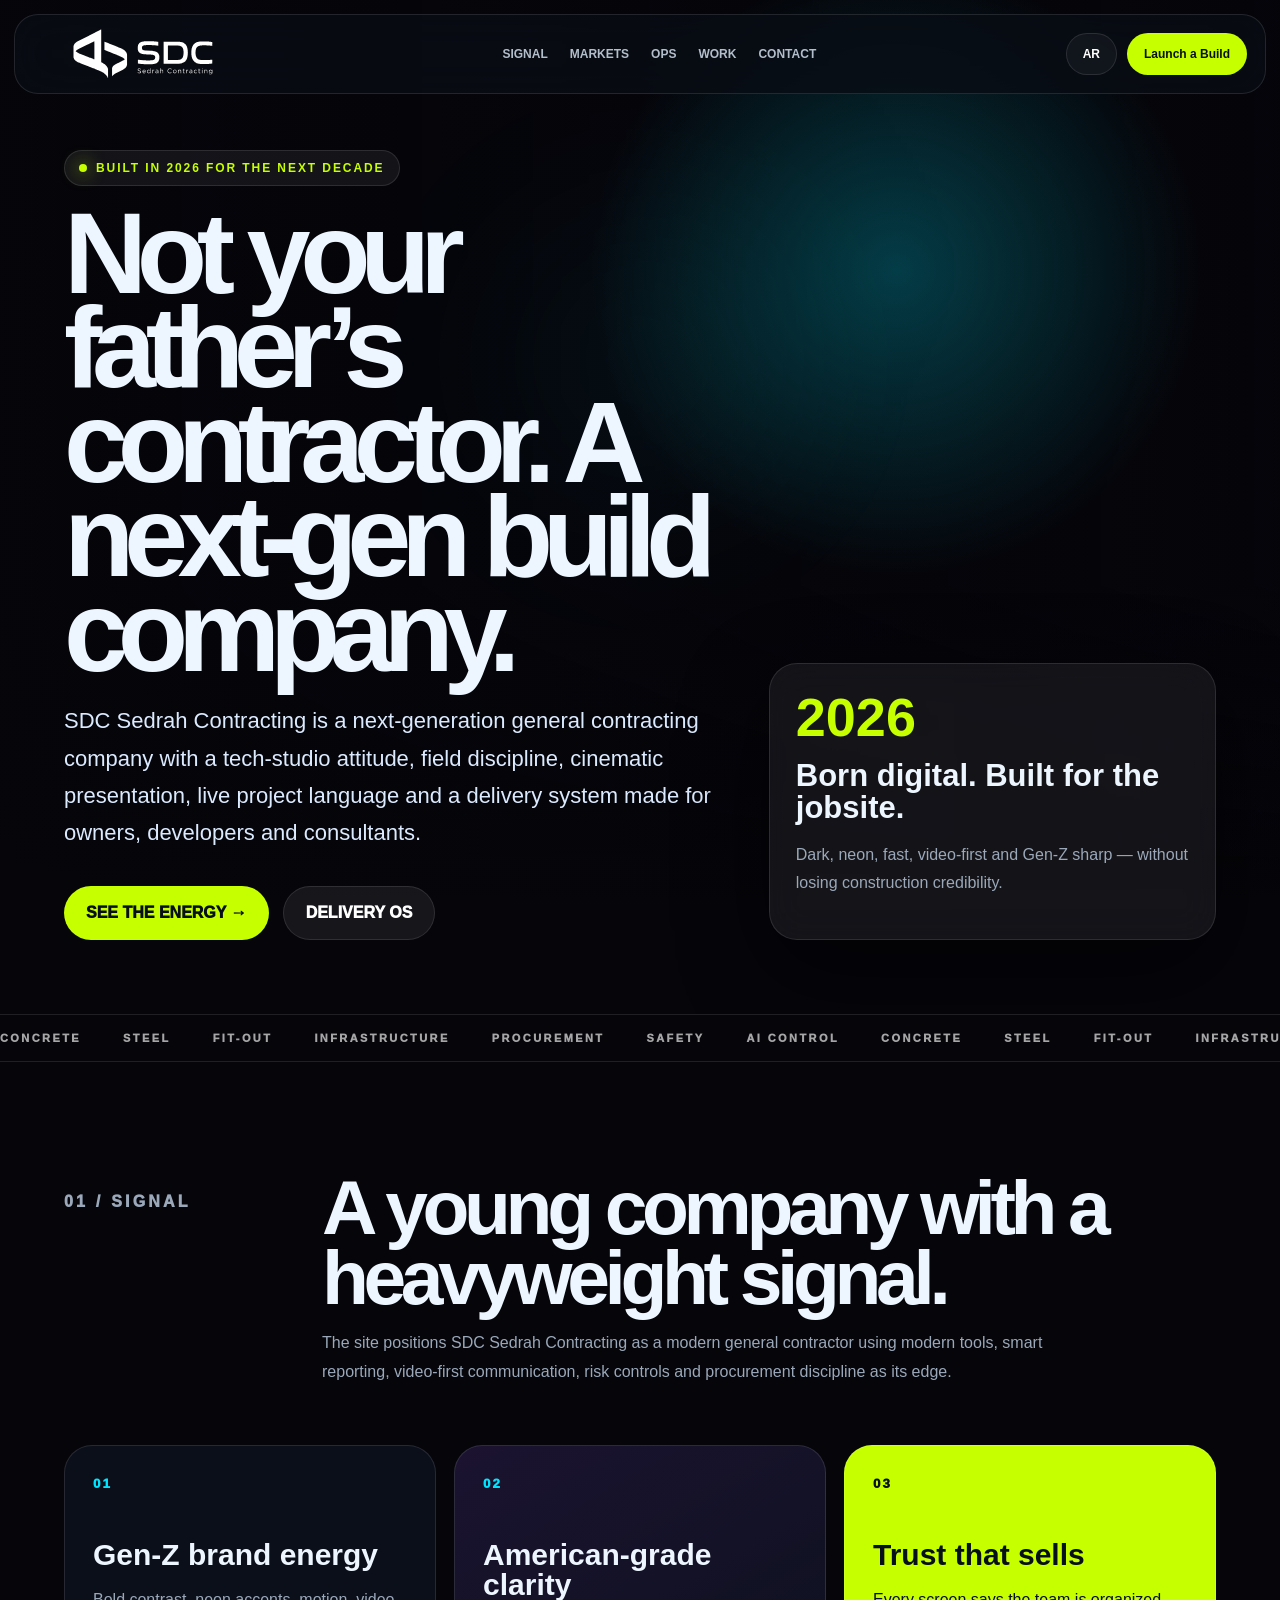
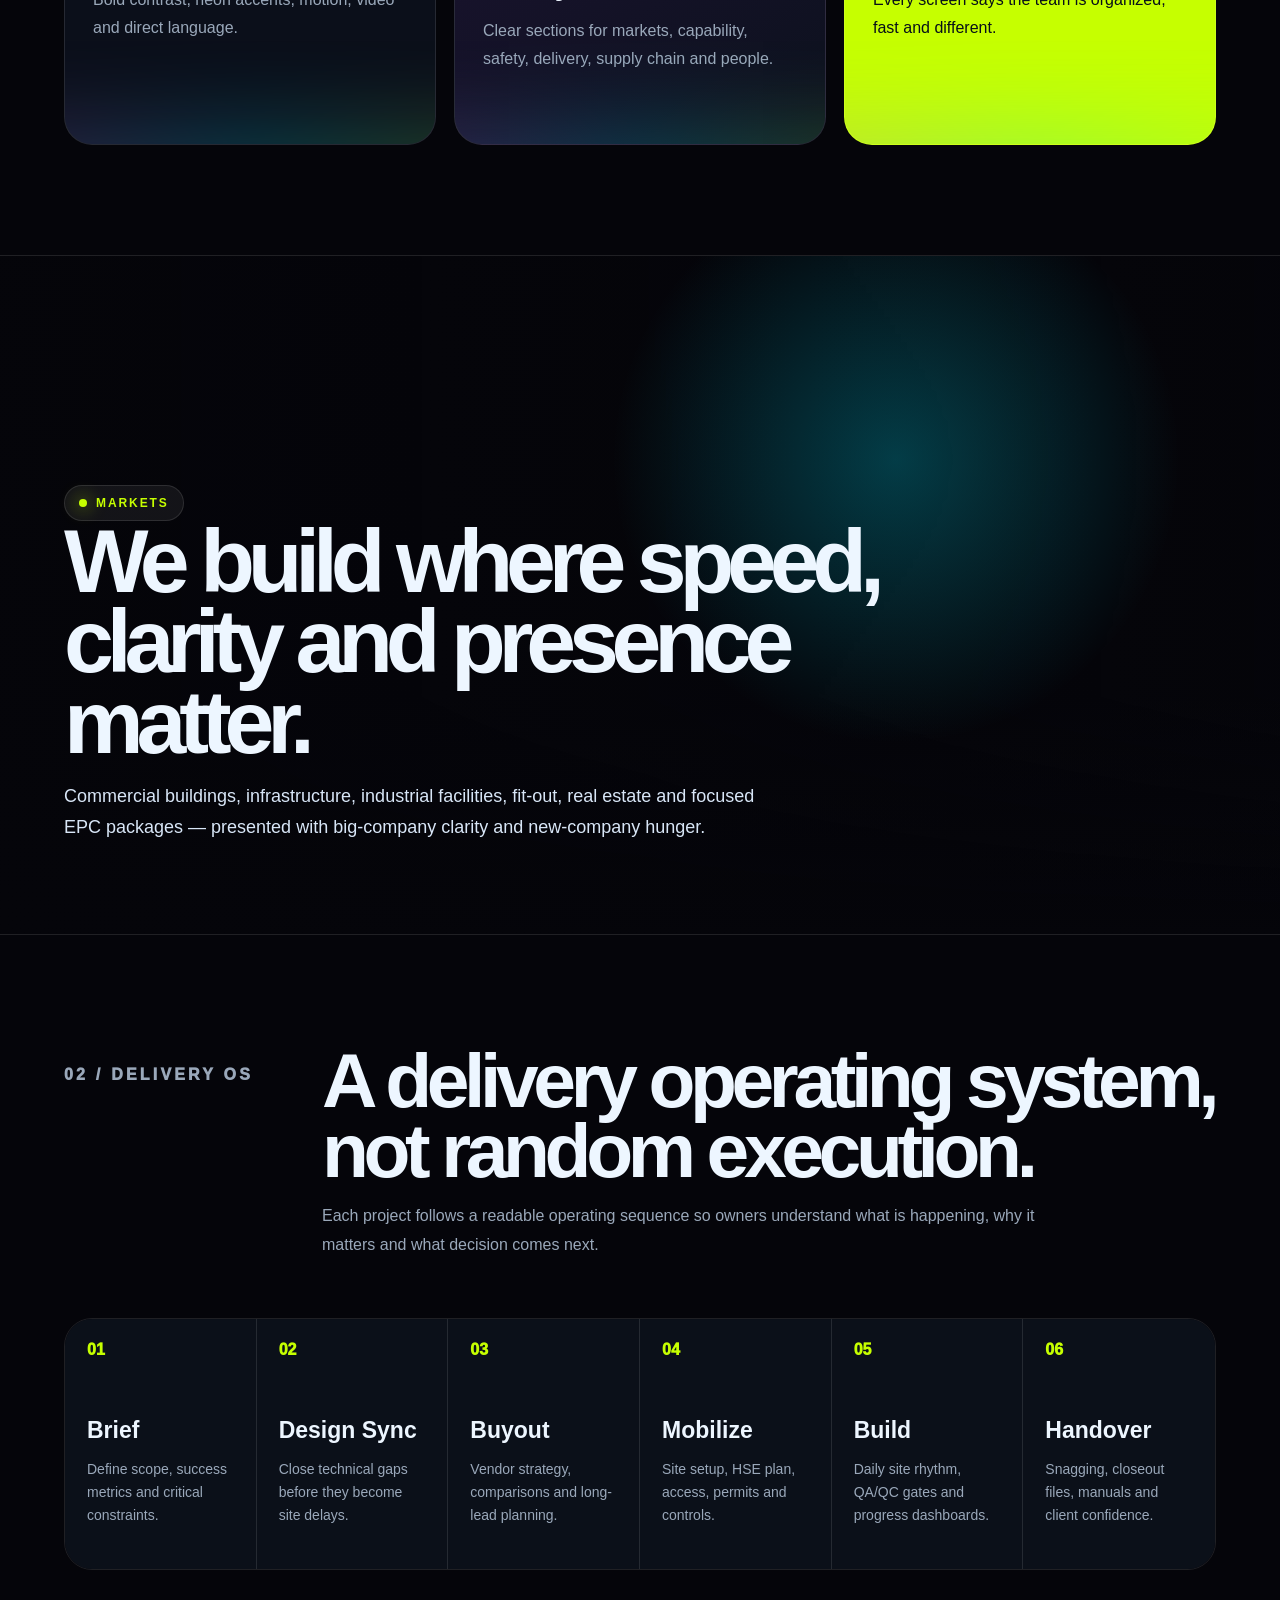
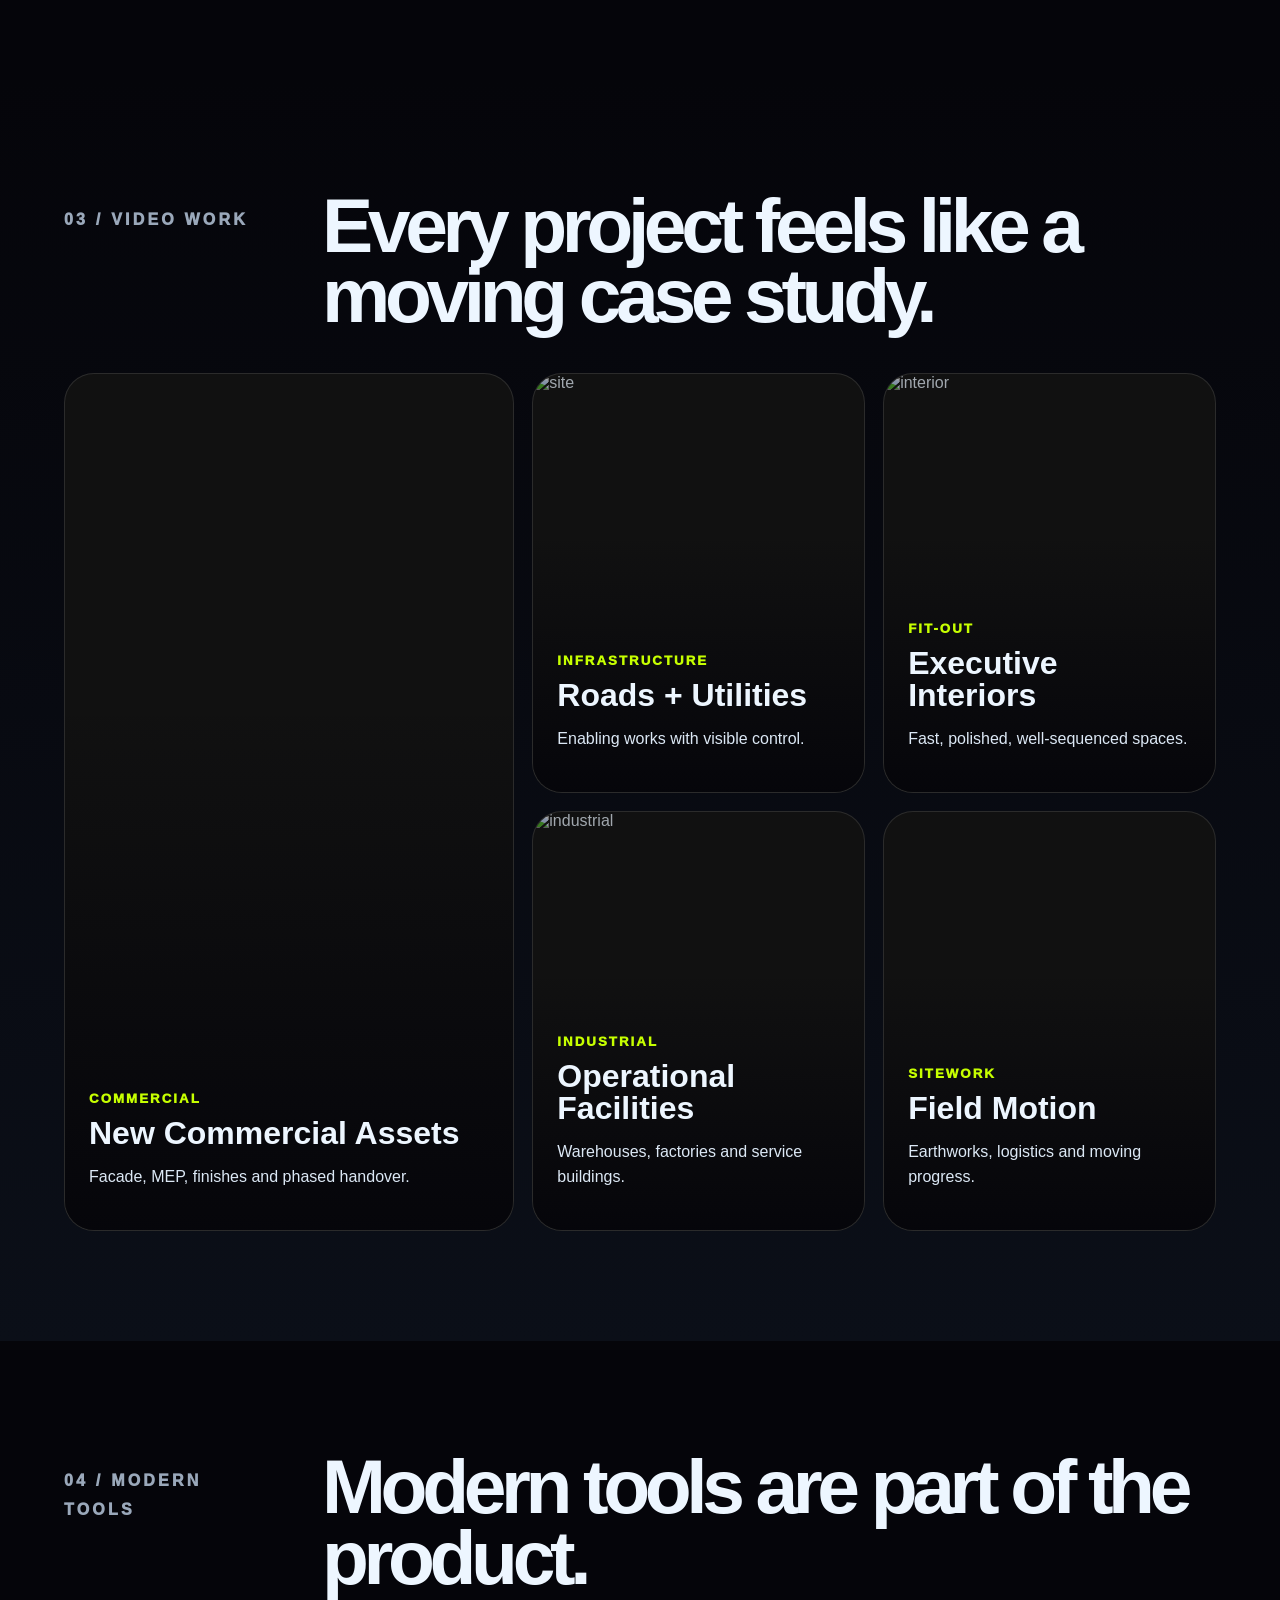
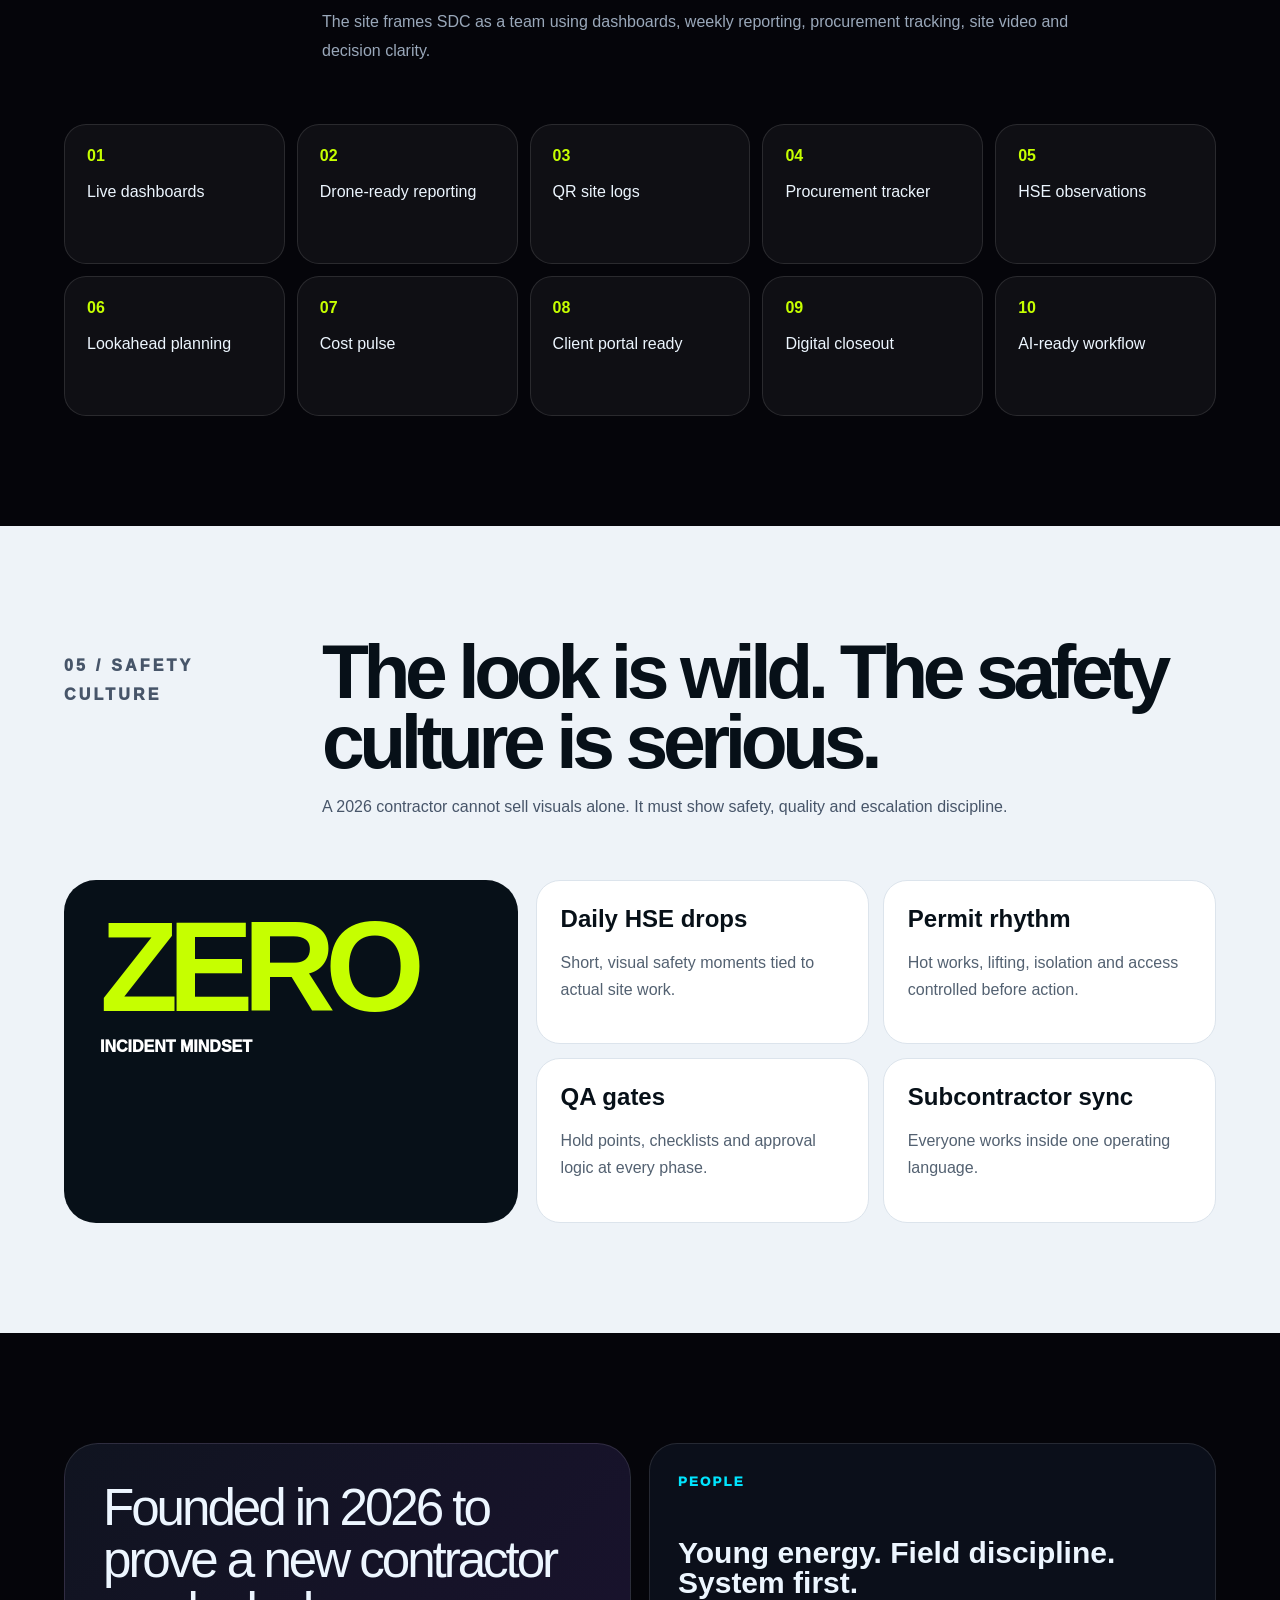
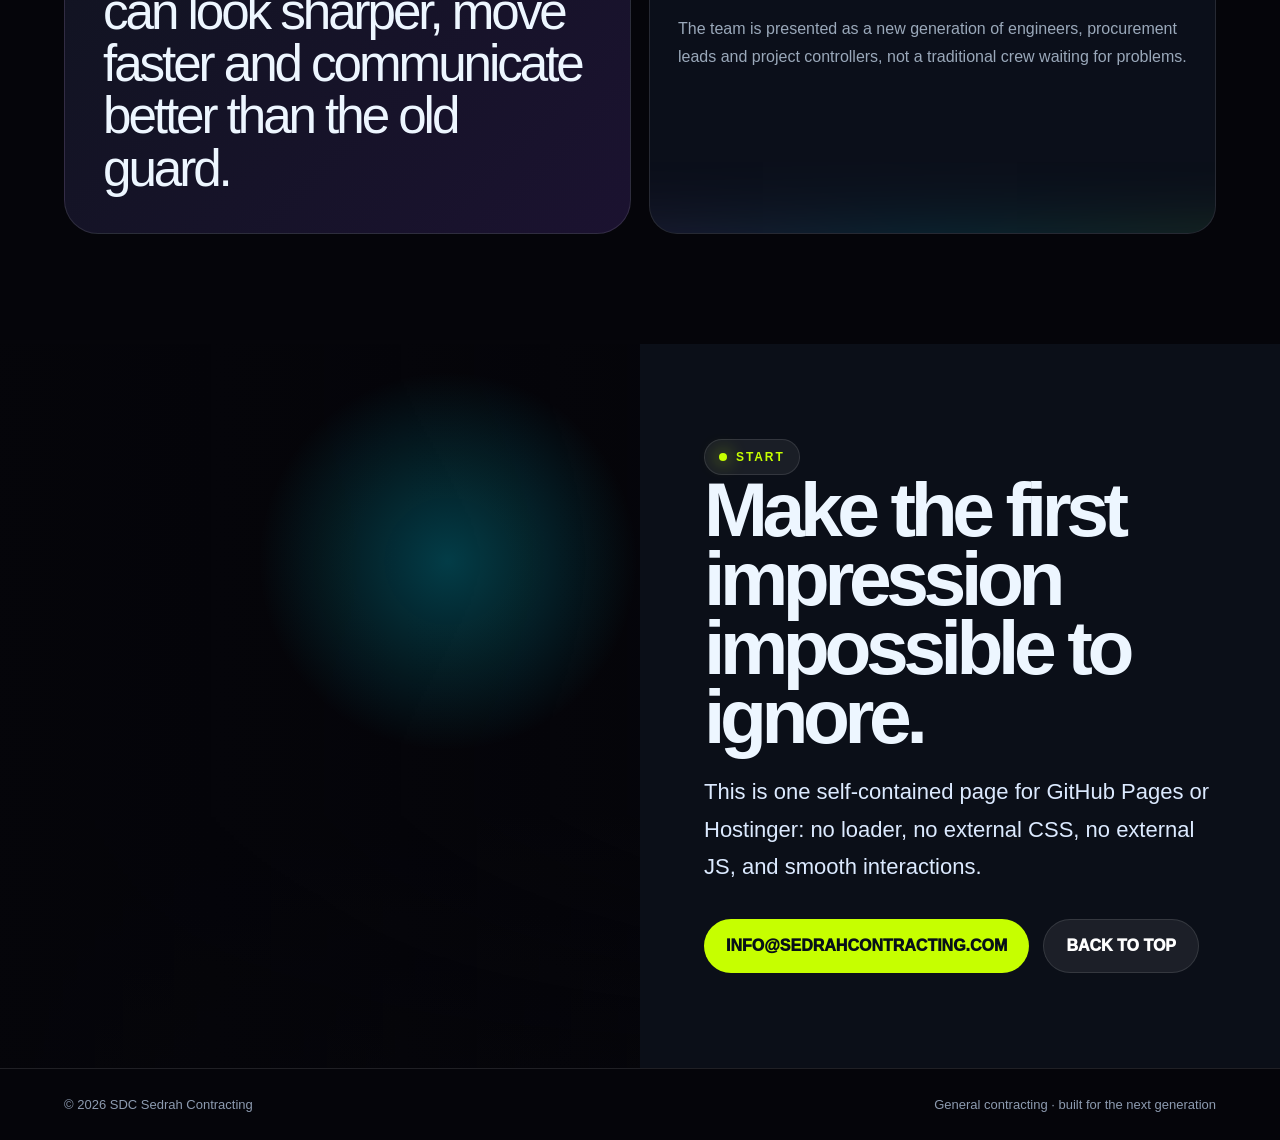
==== commit 72e37ca7: "Apply SDC branding safely" ====
--- a/index.html
+++ b/index.html
@@ -3,27 +3,27 @@
 <head>
 <meta charset="utf-8">
 <meta name="viewport" content="width=device-width,initial-scale=1">
-<title>CONS 2026 | Next-Gen Construction</title>
-<meta name="description" content="A bold one-page Gen-Z construction company website for CONS, founded in 2026.">
+<title>SDC Sedrah Contracting | Next-Gen General Contracting</title>
+<meta name="description" content="SDC Sedrah Contracting — a next-generation general contracting company.">
 <style>
-:root{--void:#05050a;--panel:#101420;--line:#ffffff1c;--text:#edf6ff;--muted:#9aa8ba;--acid:#c6ff00;--cyan:#00e5ff;--pink:#ff3df2;--orange:#ff6a00;--pad:clamp(22px,5vw,82px)}*{box-sizing:border-box}html{scroll-behavior:smooth}body{margin:0;background:var(--void);color:var(--text);font-family:Inter,Arial,Helvetica,sans-serif;overflow-x:hidden}body.rtl{direction:rtl;font-family:Tahoma,Arial,sans-serif}a{text-decoration:none;color:inherit}button,input,textarea{font:inherit}img,video{display:block;max-width:100%}.orb{position:fixed;width:520px;height:520px;border-radius:50%;background:radial-gradient(circle,var(--cyan),transparent 62%);filter:blur(55px);opacity:.18;left:var(--mx,50vw);top:var(--my,40vh);transform:translate(-50%,-50%);pointer-events:none;z-index:0}.nav{position:fixed;inset:14px 14px auto;z-index:50;display:flex;align-items:center;justify-content:space-between;padding:12px 18px;border:1px solid var(--line);background:#090d14cc;backdrop-filter:blur(22px);border-radius:24px}.brand{display:flex;gap:12px;align-items:center}.logo{width:46px;height:46px;border-radius:16px;background:linear-gradient(135deg,var(--acid),var(--cyan));position:relative;box-shadow:0 0 38px #00e5ff55}.logo:after{content:"";position:absolute;inset:11px;border:5px solid #05050a;border-right-color:transparent;border-radius:6px}.brand b{font-size:22px;letter-spacing:.16em}.brand small{display:block;color:var(--muted);font-size:10px;letter-spacing:.22em;font-weight:900}.links{display:flex;gap:22px;font-size:12px;text-transform:uppercase;font-weight:900;color:#d8e6f5}.links a{opacity:.82}.links a:hover{color:var(--acid);opacity:1}.navActions{display:flex;gap:10px}.chip,.lang{border:1px solid var(--line);background:#ffffff0b;color:#fff;border-radius:999px;padding:13px 16px;font-weight:900;font-size:12px;cursor:pointer}.chip{background:var(--acid);color:#091017;border-color:transparent}.section{position:relative;z-index:1;padding:110px var(--pad)}.hero{min-height:100vh;display:grid;align-items:end;overflow:hidden}.bgVideo{position:absolute;inset:0;width:100%;height:100%;object-fit:cover;opacity:.55;filter:saturate(1.05) contrast(1.15) brightness(.65)}.hero:after,.videoBand:after,.cinema:after{content:"";position:absolute;inset:0;background:radial-gradient(circle at 70% 30%,#00e5ff40,transparent 28%),linear-gradient(90deg,#05050afa,#05050ab5 50%,#05050a48),linear-gradient(0deg,#05050a 0%,transparent 35%)}.heroInner{position:relative;z-index:3;padding:150px var(--pad) 74px;display:grid;grid-template-columns:1.2fr .8fr;gap:34px;align-items:end}.tag{display:inline-flex;gap:9px;align-items:center;padding:10px 14px;border:1px solid var(--line);border-radius:999px;background:#ffffff10;color:var(--acid);font-weight:900;font-size:12px;text-transform:uppercase;letter-spacing:.16em}.tag:before{content:"";width:8px;height:8px;background:var(--acid);border-radius:50%;box-shadow:0 0 18px var(--acid)}h1{font-size:clamp(54px,9vw,134px);line-height:.82;letter-spacing:-.09em;margin:20px 0 24px;max-width:1100px}.lead{font-size:clamp(17px,2vw,22px);line-height:1.7;color:#dceaff;max-width:760px}.heroBtns{display:flex;gap:14px;flex-wrap:wrap;margin-top:34px}.btn{display:inline-flex;gap:12px;align-items:center;padding:17px 22px;border-radius:999px;background:var(--acid);color:#071018;font-weight:1000;text-transform:uppercase}.btn.ghost{background:#ffffff12;color:#fff;border:1px solid var(--line)}.glass{background:#ffffff10;border:1px solid var(--line);backdrop-filter:blur(18px);box-shadow:0 30px 90px #0007}.launch{padding:26px;border-radius:28px}.launch strong{font-size:54px;line-height:1;display:block;color:var(--acid)}.launch h3{font-size:31px;line-height:1.05;margin:16px 0 10px}.launch p,.muted{color:var(--muted);line-height:1.75}.marquee{position:relative;z-index:3;overflow:hidden;border-top:1px solid var(--line);border-bottom:1px solid var(--line);background:#05050acc}.marquee div{display:flex;gap:42px;min-width:max-content;animation:mar 26s linear infinite;padding:17px 0}.marquee span{font-weight:1000;color:#ffffffa5;letter-spacing:.22em;font-size:11px}@keyframes mar{to{transform:translateX(-50%)}}.head{display:grid;grid-template-columns:210px 1fr;gap:48px;margin-bottom:42px}.num{color:var(--acid);font-size:12px;letter-spacing:.2em;font-weight:1000}.head h2,.wideTitle{font-size:clamp(42px,6vw,92px);line-height:.92;letter-spacing:-.07em;margin:0}.head p{color:var(--muted);line-height:1.8;font-size:16px;max-width:760px}.grid{display:grid;gap:18px}.grid3{grid-template-columns:repeat(3,1fr)}.grid4{grid-template-columns:repeat(4,1fr)}.card{border:1px solid var(--line);border-radius:28px;padding:28px;background:#0d121ddd;min-height:300px;position:relative;overflow:hidden;transition:.35s}.card:before{content:"";position:absolute;inset:auto -40% -35% -40%;height:120px;background:linear-gradient(90deg,var(--pink),var(--cyan),var(--acid));filter:blur(45px);opacity:.22}.card:hover{transform:translateY(-8px);border-color:#ffffff45}.card small{color:var(--cyan);letter-spacing:.16em;font-weight:1000;text-transform:uppercase}.card h3{font-size:30px;line-height:1.02;margin:48px 0 12px}.card p{color:var(--muted);line-height:1.75}.card.hot{background:linear-gradient(150deg,#1b1330,#0c111d)}.card.acid{background:var(--acid);color:#071018}.card.acid small,.card.acid p{color:#071018}.videoBand{position:relative;min-height:680px;display:grid;align-items:end;overflow:hidden;border-top:1px solid var(--line);border-bottom:1px solid var(--line)}.videoCopy{position:relative;z-index:2;padding:0 var(--pad) 72px;max-width:1050px}.videoCopy h2{font-size:clamp(50px,7vw,110px);line-height:.9;letter-spacing:-.08em;margin:0 0 18px}.videoCopy p{max-width:720px;color:#d8e6f7;line-height:1.75;font-size:18px}.timeline{counter-reset:s;display:grid;grid-template-columns:repeat(6,1fr);border:1px solid var(--line);border-radius:28px;overflow:hidden}.step{min-height:250px;padding:22px;border-right:1px solid var(--line);background:#0b1019}.step:last-child{border-right:0}.step:before{counter-increment:s;content:"0" counter(s);color:var(--acid);font-weight:1000}.step h3{font-size:23px;margin:58px 0 10px}.step p{color:var(--muted);line-height:1.65;font-size:14px}.projects{background:linear-gradient(180deg,#05050a,#0b0f18)}.projectGrid{display:grid;grid-template-columns:1.15fr .85fr .85fr;gap:18px}.project{position:relative;min-height:420px;border-radius:30px;overflow:hidden;border:1px solid var(--line);background:#111}.project.big{grid-row:span 2}.project video,.project img{position:absolute;inset:0;width:100%;height:100%;object-fit:cover;filter:brightness(.68) saturate(1.1)}.project:after{content:"";position:absolute;inset:0;background:linear-gradient(0deg,#05050af2,transparent 62%)}.project div{position:absolute;z-index:2;left:24px;right:24px;bottom:24px}.project small{color:var(--acid);font-weight:1000;letter-spacing:.15em;text-transform:uppercase}.project h3{font-size:32px;line-height:1;margin:10px 0}.project p{color:#dce8f5;line-height:1.55}.toolWall{display:grid;grid-template-columns:repeat(5,1fr);gap:12px}.tool{border:1px solid var(--line);border-radius:22px;background:#ffffff0b;padding:22px;min-height:140px}.tool b{color:var(--acid);display:block;margin-bottom:18px}.safety{background:#eef3f8;color:#071018}.safety .num{color:#ff4d00}.safety .head p{color:#475569}.safetyCards{display:grid;grid-template-columns:.8fr 1.2fr;gap:18px}.zero{border-radius:32px;background:#071018;color:#fff;padding:36px}.zero strong{font-size:clamp(68px,10vw,140px);line-height:.8;color:var(--acid);letter-spacing:-.08em}.zero span{display:block;margin-top:20px;font-weight:1000;text-transform:uppercase}.miniGrid{display:grid;grid-template-columns:repeat(2,1fr);gap:14px}.mini{background:#fff;border:1px solid #dce4ec;border-radius:24px;padding:24px}.mini h3{font-size:24px;margin:0 0 10px}.mini p{color:#536171;line-height:1.7}.founder{display:grid;grid-template-columns:1fr 1fr;gap:18px}.quote{border-radius:34px;background:linear-gradient(135deg,#101420,#1b1230);padding:38px;border:1px solid var(--line)}.quote p{font-size:clamp(30px,4vw,58px);line-height:1.02;letter-spacing:-.06em;margin:0}.contact{display:grid;grid-template-columns:1fr 1fr;min-height:660px}.contact .cinema{position:relative;overflow:hidden}.contactCopy{padding:95px var(--pad);background:#0b0f18}.contactCopy h2{font-size:clamp(44px,6vw,88px);line-height:.9;letter-spacing:-.07em;margin:0 0 18px}.form{padding:95px var(--pad);background:#eef3f8;color:#071018}.field{display:grid;gap:7px;margin-bottom:14px}.field label{font-size:12px;text-transform:uppercase;font-weight:1000;color:#536171}.field input,.field textarea{padding:16px;border:1px solid #cbd5e1;background:#fff;color:#111;border-radius:16px}.field textarea{min-height:130px}footer{position:relative;z-index:1;display:flex;justify-content:space-between;gap:20px;padding:28px var(--pad);background:#05050a;color:#8d9bb0;border-top:1px solid var(--line);font-size:13px}.reveal{opacity:0;transform:translateY(34px);transition:.8s cubic-bezier(.16,1,.3,1)}.reveal.show{opacity:1;transform:none}@media(max-width:1050px){.links{display:none}.heroInner,.head,.contact,.founder,.safetyCards{grid-template-columns:1fr}.grid3,.grid4,.timeline,.projectGrid,.toolWall{grid-template-columns:1fr 1fr}.step:nth-child(even){border-right:0}.project.big{grid-row:auto}}@media(max-width:650px){.nav{inset:8px}.chip{display:none}.heroInner{padding:125px 22px 54px}.section,.contactCopy,.form{padding-left:22px;padding-right:22px}.grid3,.grid4,.timeline,.projectGrid,.toolWall,.miniGrid{grid-template-columns:1fr}h1{font-size:56px}.head h2,.wideTitle{font-size:44px}.videoBand{min-height:560px}.brand small{display:none}footer{flex-direction:column}.launch strong{font-size:44px}}
+:root{--void:#05050a;--panel:#101420;--line:#ffffff1c;--text:#edf6ff;--muted:#9aa8ba;--acid:#c6ff00;--cyan:#00e5ff;--pink:#ff3df2;--orange:#ff6a00;--pad:clamp(22px,5vw,82px)}*{box-sizing:border-box}html{scroll-behavior:smooth}body{margin:0;background:var(--void);color:var(--text);font-family:Inter,Arial,Helvetica,sans-serif;overflow-x:hidden}body.rtl{direction:rtl;font-family:Tahoma,Arial,sans-serif}a{text-decoration:none;color:inherit}button,input,textarea{font:inherit}img,video{display:block;max-width:100%}.orb{position:fixed;width:520px;height:520px;border-radius:50%;background:radial-gradient(circle,var(--cyan),transparent 62%);filter:blur(55px);opacity:.18;left:var(--mx,50vw);top:var(--my,40vh);transform:translate(-50%,-50%);pointer-events:none;z-index:0}.nav{position:fixed;inset:14px 14px auto;z-index:50;display:flex;align-items:center;justify-content:space-between;padding:12px 18px;border:1px solid var(--line);background:#090d14cc;backdrop-filter:blur(22px);border-radius:24px}.brand{display:flex;align-items:center}.brandLogo{width:220px;height:54px;object-fit:contain;filter:brightness(0) invert(1)}.logo{width:46px;height:46px;border-radius:16px;background:linear-gradient(135deg,var(--acid),var(--cyan));position:relative;box-shadow:0 0 38px #00e5ff55}.logo:after{content:"";position:absolute;inset:11px;border:5px solid #05050a;border-right-color:transparent;border-radius:6px}.brand b{font-size:22px;letter-spacing:.16em}.brand small{display:block;color:var(--muted);font-size:10px;letter-spacing:.22em;font-weight:900}.links{display:flex;gap:22px;font-size:12px;text-transform:uppercase;font-weight:900;color:#d8e6f5}.links a{opacity:.82}.links a:hover{color:var(--acid);opacity:1}.navActions{display:flex;gap:10px}.chip,.lang{border:1px solid var(--line);background:#ffffff0b;color:#fff;border-radius:999px;padding:13px 16px;font-weight:900;font-size:12px;cursor:pointer}.chip{background:var(--acid);color:#091017;border-color:transparent}.section{position:relative;z-index:1;padding:110px var(--pad)}.hero{min-height:100vh;display:grid;align-items:end;overflow:hidden}.bgVideo{position:absolute;inset:0;width:100%;height:100%;object-fit:cover;opacity:.55;filter:saturate(1.05) contrast(1.15) brightness(.65)}.hero:after,.videoBand:after,.cinema:after{content:"";position:absolute;inset:0;background:radial-gradient(circle at 70% 30%,#00e5ff40,transparent 28%),linear-gradient(90deg,#05050afa,#05050ab5 50%,#05050a48),linear-gradient(0deg,#05050a 0%,transparent 35%)}.heroInner{position:relative;z-index:3;padding:150px var(--pad) 74px;display:grid;grid-template-columns:1.2fr .8fr;gap:34px;align-items:end}.tag{display:inline-flex;gap:9px;align-items:center;padding:10px 14px;border:1px solid var(--line);border-radius:999px;background:#ffffff10;color:var(--acid);font-weight:900;font-size:12px;text-transform:uppercase;letter-spacing:.16em}.tag:before{content:"";width:8px;height:8px;background:var(--acid);border-radius:50%;box-shadow:0 0 18px var(--acid)}h1{font-size:clamp(54px,9vw,134px);line-height:.82;letter-spacing:-.09em;margin:20px 0 24px;max-width:1100px}.lead{font-size:clamp(17px,2vw,22px);line-height:1.7;color:#dceaff;max-width:760px}.heroBtns{display:flex;gap:14px;flex-wrap:wrap;margin-top:34px}.btn{display:inline-flex;gap:12px;align-items:center;padding:17px 22px;border-radius:999px;background:var(--acid);color:#071018;font-weight:1000;text-transform:uppercase}.btn.ghost{background:#ffffff12;color:#fff;border:1px solid var(--line)}.glass{background:#ffffff10;border:1px solid var(--line);backdrop-filter:blur(18px);box-shadow:0 30px 90px #0007}.launch{padding:26px;border-radius:28px}.launch strong{font-size:54px;line-height:1;display:block;color:var(--acid)}.launch h3{font-size:31px;line-height:1.05;margin:16px 0 10px}.launch p,.muted{color:var(--muted);line-height:1.75}.marquee{position:relative;z-index:3;overflow:hidden;border-top:1px solid var(--line);border-bottom:1px solid var(--line);background:#05050acc}.marquee div{display:flex;gap:42px;min-width:max-content;animation:mar 26s linear infinite;padding:17px 0}.marquee span{font-weight:1000;color:#ffffffa5;letter-spacing:.22em;font-size:11px}@keyframes mar{to{transform:translateX(-50%)}}.head{display:grid;grid-template-columns:210px 1fr;gap:48px;margin-bottom:42px}.num{color:var(--acid);font-size:12px;letter-spacing:.2em;font-weight:1000}.head h2,.wideTitle{font-size:clamp(42px,6vw,92px);line-height:.92;letter-spacing:-.07em;margin:0}.head p{color:var(--muted);line-height:1.8;font-size:16px;max-width:760px}.grid{display:grid;gap:18px}.grid3{grid-template-columns:repeat(3,1fr)}.grid4{grid-template-columns:repeat(4,1fr)}.card{border:1px solid var(--line);border-radius:28px;padding:28px;background:#0d121ddd;min-height:300px;position:relative;overflow:hidden;transition:.35s}.card:before{content:"";position:absolute;inset:auto -40% -35% -40%;height:120px;background:linear-gradient(90deg,var(--pink),var(--cyan),var(--acid));filter:blur(45px);opacity:.22}.card:hover{transform:translateY(-8px);border-color:#ffffff45}.card small{color:var(--cyan);letter-spacing:.16em;font-weight:1000;text-transform:uppercase}.card h3{font-size:30px;line-height:1.02;margin:48px 0 12px}.card p{color:var(--muted);line-height:1.75}.card.hot{background:linear-gradient(150deg,#1b1330,#0c111d)}.card.acid{background:var(--acid);color:#071018}.card.acid small,.card.acid p{color:#071018}.videoBand{position:relative;min-height:680px;display:grid;align-items:end;overflow:hidden;border-top:1px solid var(--line);border-bottom:1px solid var(--line)}.videoCopy{position:relative;z-index:2;padding:0 var(--pad) 72px;max-width:1050px}.videoCopy h2{font-size:clamp(50px,7vw,110px);line-height:.9;letter-spacing:-.08em;margin:0 0 18px}.videoCopy p{max-width:720px;color:#d8e6f7;line-height:1.75;font-size:18px}.timeline{counter-reset:s;display:grid;grid-template-columns:repeat(6,1fr);border:1px solid var(--line);border-radius:28px;overflow:hidden}.step{min-height:250px;padding:22px;border-right:1px solid var(--line);background:#0b1019}.step:last-child{border-right:0}.step:before{counter-increment:s;content:"0" counter(s);color:var(--acid);font-weight:1000}.step h3{font-size:23px;margin:58px 0 10px}.step p{color:var(--muted);line-height:1.65;font-size:14px}.projects{background:linear-gradient(180deg,#05050a,#0b0f18)}.projectGrid{display:grid;grid-template-columns:1.15fr .85fr .85fr;gap:18px}.project{position:relative;min-height:420px;border-radius:30px;overflow:hidden;border:1px solid var(--line);background:#111}.project.big{grid-row:span 2}.project video,.project img{position:absolute;inset:0;width:100%;height:100%;object-fit:cover;filter:brightness(.68) saturate(1.1)}.project:after{content:"";position:absolute;inset:0;background:linear-gradient(0deg,#05050af2,transparent 62%)}.project div{position:absolute;z-index:2;left:24px;right:24px;bottom:24px}.project small{color:var(--acid);font-weight:1000;letter-spacing:.15em;text-transform:uppercase}.project h3{font-size:32px;line-height:1;margin:10px 0}.project p{color:#dce8f5;line-height:1.55}.toolWall{display:grid;grid-template-columns:repeat(5,1fr);gap:12px}.tool{border:1px solid var(--line);border-radius:22px;background:#ffffff0b;padding:22px;min-height:140px}.tool b{color:var(--acid);display:block;margin-bottom:18px}.safety{background:#eef3f8;color:#071018}.safety .num{color:#ff4d00}.safety .head p{color:#475569}.safetyCards{display:grid;grid-template-columns:.8fr 1.2fr;gap:18px}.zero{border-radius:32px;background:#071018;color:#fff;padding:36px}.zero strong{font-size:clamp(68px,10vw,140px);line-height:.8;color:var(--acid);letter-spacing:-.08em}.zero span{display:block;margin-top:20px;font-weight:1000;text-transform:uppercase}.miniGrid{display:grid;grid-template-columns:repeat(2,1fr);gap:14px}.mini{background:#fff;border:1px solid #dce4ec;border-radius:24px;padding:24px}.mini h3{font-size:24px;margin:0 0 10px}.mini p{color:#536171;line-height:1.7}.founder{display:grid;grid-template-columns:1fr 1fr;gap:18px}.quote{border-radius:34px;background:linear-gradient(135deg,#101420,#1b1230);padding:38px;border:1px solid var(--line)}.quote p{font-size:clamp(30px,4vw,58px);line-height:1.02;letter-spacing:-.06em;margin:0}.contact{display:grid;grid-template-columns:1fr 1fr;min-height:660px}.contact .cinema{position:relative;overflow:hidden}.contactCopy{padding:95px var(--pad);background:#0b0f18}.contactCopy h2{font-size:clamp(44px,6vw,88px);line-height:.9;letter-spacing:-.07em;margin:0 0 18px}.form{padding:95px var(--pad);background:#eef3f8;color:#071018}.field{display:grid;gap:7px;margin-bottom:14px}.field label{font-size:12px;text-transform:uppercase;font-weight:1000;color:#536171}.field input,.field textarea{padding:16px;border:1px solid #cbd5e1;background:#fff;color:#111;border-radius:16px}.field textarea{min-height:130px}footer{position:relative;z-index:1;display:flex;justify-content:space-between;gap:20px;padding:28px var(--pad);background:#05050a;color:#8d9bb0;border-top:1px solid var(--line);font-size:13px}.reveal{opacity:0;transform:translateY(34px);transition:.8s cubic-bezier(.16,1,.3,1)}.reveal.show{opacity:1;transform:none}@media(max-width:1050px){.links{display:none}.heroInner,.head,.contact,.founder,.safetyCards{grid-template-columns:1fr}.grid3,.grid4,.timeline,.projectGrid,.toolWall{grid-template-columns:1fr 1fr}.step:nth-child(even){border-right:0}.project.big{grid-row:auto}}@media(max-width:650px){.nav{inset:8px}.brandLogo{width:166px;height:44px}.chip{display:none}.heroInner{padding:125px 22px 54px}.section,.contactCopy,.form{padding-left:22px;padding-right:22px}.grid3,.grid4,.timeline,.projectGrid,.toolWall,.miniGrid{grid-template-columns:1fr}h1{font-size:56px}.head h2,.wideTitle{font-size:44px}.videoBand{min-height:560px}.brand small{display:none}footer{flex-direction:column}.launch strong{font-size:44px}}
 </style>
-</head>
+<link rel="icon" href="sdc-favicon.svg" type="image/svg+xml"></head>
 <body>
 <div class="orb"></div>
-<header class="nav"><a class="brand" href="#top"><span class="logo"></span><span><b>CONS</b><small>FOUNDED 2026</small></span></a><nav class="links"><a href="#about">Signal</a><a href="#markets">Markets</a><a href="#delivery">Ops</a><a href="#projects">Work</a><a href="#contact">Contact</a></nav><div class="navActions"><button class="lang" id="lang">AR</button><a class="chip" href="#contact">Launch a Build</a></div></header>
+<header class="nav"><a class="brand" href="#top"><img class="brandLogo" src="sdc-logo.svg" alt="SDC Sedrah Contracting"></a><nav class="links"><a href="#about">Signal</a><a href="#markets">Markets</a><a href="#delivery">Ops</a><a href="#projects">Work</a><a href="#contact">Contact</a></nav><div class="navActions"><button class="lang" id="lang">AR</button><a class="chip" href="#contact">Launch a Build</a></div></header>
 <main id="top">
-<section class="hero"><video class="bgVideo" autoplay muted loop playsinline poster="https://images.unsplash.com/photo-1503387762-592deb58ef4e?auto=format&fit=crop&w=1800&q=80"><source src="https://commons.wikimedia.org/wiki/Special:Redirect/file/Men_at_work_in_building_site.webm" type="video/webm"></video><div class="heroInner"><div class="reveal"><span class="tag" data-ar="شركة مقاولات تأسست 2026">built in 2026 for the next decade</span><h1 data-ar="مقاولات بجيل جديد. تنفيذ سريع. حضور مجنون.">Not your father’s contractor. A next-gen build company.</h1><p class="lead" data-ar="CONS شركة مقاولات حديثة جداً: تفكر مثل شركة تقنية، وتنفذ بانضباط موقع، وتقدم نفسها بلغة فيديو وحركة وبيانات ومخرجات واضحة للمالك والمطور والاستشاري.">CONS is a 2026 construction company with a tech-studio attitude, field discipline, cinematic presentation, live project language and a delivery system made for owners, developers and consultants.</p><div class="heroBtns"><a class="btn" href="#projects">See the energy →</a><a class="btn ghost" href="#delivery">Delivery OS</a></div></div><aside class="launch glass reveal"><strong>2026</strong><h3 data-ar="مولودة رقمياً، ومصممة للموقع الحقيقي.">Born digital. Built for the jobsite.</h3><p data-ar="هوية جديدة بالكامل: داكنة، نيونية، سريعة، مليئة بالفيديوهات، وقريبة من لغة جيل Z بدون فقدان جدية المقاولات.">Dark, neon, fast, video-first and Gen-Z sharp — without losing construction credibility.</p></aside></div></section>
+<section class="hero"><video class="bgVideo" autoplay muted loop playsinline poster="https://images.unsplash.com/photo-1503387762-592deb58ef4e?auto=format&fit=crop&w=1800&q=80"><source src="https://commons.wikimedia.org/wiki/Special:Redirect/file/Men_at_work_in_building_site.webm" type="video/webm"></video><div class="heroInner"><div class="reveal"><span class="tag" data-ar="شركة مقاولات تأسست 2026">built in 2026 for the next decade</span><h1 data-ar="مقاولات بجيل جديد. تنفيذ سريع. حضور مجنون.">Not your father’s contractor. A next-gen build company.</h1><p class="lead" data-ar="SDC شركة مقاولات عامة حديثة جداً: تفكر مثل شركة تقنية، وتنفذ بانضباط موقع، وتقدم نفسها بلغة فيديو وحركة وبيانات ومخرجات واضحة للمالك والمطور والاستشاري.">SDC Sedrah Contracting is a next-generation general contracting company with a tech-studio attitude, field discipline, cinematic presentation, live project language and a delivery system made for owners, developers and consultants.</p><div class="heroBtns"><a class="btn" href="#projects">See the energy →</a><a class="btn ghost" href="#delivery">Delivery OS</a></div></div><aside class="launch glass reveal"><strong>2026</strong><h3 data-ar="مولودة رقمياً، ومصممة للموقع الحقيقي.">Born digital. Built for the jobsite.</h3><p data-ar="هوية جديدة بالكامل: داكنة، نيونية، سريعة، مليئة بالفيديوهات، وقريبة من لغة جيل Z بدون فقدان جدية المقاولات.">Dark, neon, fast, video-first and Gen-Z sharp — without losing construction credibility.</p></aside></div></section>
 <div class="marquee"><div><span>CONCRETE</span><span>STEEL</span><span>FIT-OUT</span><span>INFRASTRUCTURE</span><span>PROCUREMENT</span><span>SAFETY</span><span>AI CONTROL</span><span>CONCRETE</span><span>STEEL</span><span>FIT-OUT</span><span>INFRASTRUCTURE</span><span>PROCUREMENT</span><span>SAFETY</span><span>AI CONTROL</span></div></div>
-<section class="section" id="about"><div class="head reveal"><p class="num">01 / SIGNAL</p><div><h2 data-ar="شركة جديدة، لكن ليست ضعيفة. هوية تقول إننا نعرف ماذا نفعل.">A young company with a heavyweight signal.</h2><p data-ar="الموقع لا يحاول أن يبدو قديماً. بالعكس: يعرض CONS كشركة مقاولات مولودة في 2026، تستخدم الأدوات الحديثة، تقارير ذكية، فيديوهات، إدارة مخاطر، ومشتريات منضبطة كجزء من قوتها." >The site does not pretend CONS is old. It positions the company as a 2026 contractor using modern tools, smart reporting, video-first communication, risk controls and procurement discipline as its edge.</p></div></div><div class="grid grid3"><article class="card reveal"><small>01</small><h3 data-ar="هوية Gen Z قوية">Gen-Z brand energy</h3><p data-ar="جرأة، تباين عالي، ألوان نيون، حركة، وخطاب مباشر." >Bold contrast, neon accents, motion, video and direct language.</p></article><article class="card hot reveal"><small>02</small><h3 data-ar="جدية أمريكية">American-grade clarity</h3><p data-ar="أقسام واضحة: أسواق، قدرات، سلامة، تسليم، مشتريات، وناس." >Clear sections for markets, capability, safety, delivery, supply chain and people.</p></article><article class="card acid reveal"><small>03</small><h3 data-ar="موقع يبيع الثقة">Trust that sells</h3><p data-ar="كل شاشة هدفها أن تقول للعميل: هذا الفريق منظم، سريع، ومختلف." >Every screen says the team is organized, fast and different.</p></article></div></section>
+<section class="section" id="about"><div class="head reveal"><p class="num">01 / SIGNAL</p><div><h2 data-ar="شركة جديدة، لكن ليست ضعيفة. هوية تقول إننا نعرف ماذا نفعل.">A young company with a heavyweight signal.</h2><p data-ar="الموقع لا يحاول أن يبدو قديماً. بالعكس: يعرض SDC كشركة مقاولات عامة حديثة، تستخدم الأدوات الحديثة، تقارير ذكية، فيديوهات، إدارة مخاطر، ومشتريات منضبطة كجزء من قوتها." >The site positions SDC Sedrah Contracting as a modern general contractor using modern tools, smart reporting, video-first communication, risk controls and procurement discipline as its edge.</p></div></div><div class="grid grid3"><article class="card reveal"><small>01</small><h3 data-ar="هوية Gen Z قوية">Gen-Z brand energy</h3><p data-ar="جرأة، تباين عالي، ألوان نيون، حركة، وخطاب مباشر." >Bold contrast, neon accents, motion, video and direct language.</p></article><article class="card hot reveal"><small>02</small><h3 data-ar="جدية أمريكية">American-grade clarity</h3><p data-ar="أقسام واضحة: أسواق، قدرات، سلامة، تسليم، مشتريات، وناس." >Clear sections for markets, capability, safety, delivery, supply chain and people.</p></article><article class="card acid reveal"><small>03</small><h3 data-ar="موقع يبيع الثقة">Trust that sells</h3><p data-ar="كل شاشة هدفها أن تقول للعميل: هذا الفريق منظم، سريع، ومختلف." >Every screen says the team is organized, fast and different.</p></article></div></section>
 <section class="videoBand" id="markets"><video class="bgVideo" autoplay muted loop playsinline poster="https://images.unsplash.com/photo-1486406146926-c627a92ad1ab?auto=format&fit=crop&w=1800&q=80"><source src="https://commons.wikimedia.org/wiki/Special:Redirect/file/Road_Construction.webm" type="video/webm"></video><div class="videoCopy reveal"><span class="tag">markets</span><h2 data-ar="نبني حيث يحتاج السوق إلى سرعة ووضوح وقوة حضور.">We build where speed, clarity and presence matter.</h2><p data-ar="مبانٍ تجارية، بنية تحتية، صناعي، تشطيبات، تطوير عقاري، وحزم EPC صغيرة ومتوسطة — كلها معروضة بنفس لغة الشركات الكبيرة لكن باندفاع شركة جديدة." >Commercial buildings, infrastructure, industrial facilities, fit-out, real estate and focused EPC packages — presented with big-company clarity and new-company hunger.</p></div></section>
 <section class="section" id="delivery"><div class="head reveal"><p class="num">02 / DELIVERY OS</p><div><h2 data-ar="نظام تنفيذ، وليس مجرد عمالة ومعدات.">A delivery operating system, not random execution.</h2><p data-ar="كل مشروع يمر عبر مراحل واضحة تجعل المالك يعرف ماذا يحدث، ولماذا، وما القرار القادم." >Each project follows a readable operating sequence so owners understand what is happening, why it matters and what decision comes next.</p></div></div><div class="timeline"><article class="step reveal"><h3>Brief</h3><p>Define scope, success metrics and critical constraints.</p></article><article class="step reveal"><h3>Design Sync</h3><p>Close technical gaps before they become site delays.</p></article><article class="step reveal"><h3>Buyout</h3><p>Vendor strategy, comparisons and long-lead planning.</p></article><article class="step reveal"><h3>Mobilize</h3><p>Site setup, HSE plan, access, permits and controls.</p></article><article class="step reveal"><h3>Build</h3><p>Daily site rhythm, QA/QC gates and progress dashboards.</p></article><article class="step reveal"><h3>Handover</h3><p>Snagging, closeout files, manuals and client confidence.</p></article></div></section>
 <section class="section projects" id="projects"><div class="head reveal"><p class="num">03 / VIDEO WORK</p><div><h2 data-ar="كل مشروع يظهر كفيديو كيس ستادي، مو كرت عادي.">Every project feels like a moving case study.</h2></div></div><div class="projectGrid"><article class="project big reveal"><video autoplay muted loop playsinline poster="https://images.unsplash.com/photo-1486406146926-c627a92ad1ab?auto=format&fit=crop&w=1200&q=80"><source src="https://commons.wikimedia.org/wiki/Special:Redirect/file/Men_at_work_in_building_site.webm" type="video/webm"></video><div><small>commercial</small><h3 data-ar="مباني تجارية حديثة">New Commercial Assets</h3><p data-ar="واجهات، MEP، تشطيبات، وتسليم مرحلي واضح." >Facade, MEP, finishes and phased handover.</p></div></article><article class="project reveal"><img src="https://images.unsplash.com/photo-1504307651254-35680f356dfd?auto=format&fit=crop&w=1000&q=80" alt="site"><div><small>infrastructure</small><h3>Roads + Utilities</h3><p>Enabling works with visible control.</p></div></article><article class="project reveal"><img src="https://images.unsplash.com/photo-1590992736339-4f617bc8125f?auto=format&fit=crop&w=1000&q=80" alt="interior"><div><small>fit-out</small><h3>Executive Interiors</h3><p>Fast, polished, well-sequenced spaces.</p></div></article><article class="project reveal"><img src="https://images.unsplash.com/photo-1541976590-713941681591?auto=format&fit=crop&w=1000&q=80" alt="industrial"><div><small>industrial</small><h3>Operational Facilities</h3><p>Warehouses, factories and service buildings.</p></div></article><article class="project reveal"><video autoplay muted loop playsinline poster="https://images.unsplash.com/photo-1565008447742-97f6f38c985c?auto=format&fit=crop&w=1000&q=80"><source src="https://commons.wikimedia.org/wiki/Special:Redirect/file/Road_Construction.webm" type="video/webm"></video><div><small>sitework</small><h3>Field Motion</h3><p>Earthworks, logistics and moving progress.</p></div></article></div></section>
-<section class="section"><div class="head reveal"><p class="num">04 / MODERN TOOLS</p><div><h2 data-ar="الأدوات الحديثة جزء من الصورة، مش رفاهية.">Modern tools are part of the product.</h2><p data-ar="هذه النسخة تقدم الشركة كفريق يستخدم Dashboards، تقارير أسبوعية، تتبع مشتريات، صور وفيديو موقع، ونظام قرارات واضح." >The site frames CONS as a team using dashboards, weekly reporting, procurement tracking, site video and decision clarity.</p></div></div><div class="toolWall"><div class="tool reveal"><b>01</b>Live dashboards</div><div class="tool reveal"><b>02</b>Drone-ready reporting</div><div class="tool reveal"><b>03</b>QR site logs</div><div class="tool reveal"><b>04</b>Procurement tracker</div><div class="tool reveal"><b>05</b>HSE observations</div><div class="tool reveal"><b>06</b>Lookahead planning</div><div class="tool reveal"><b>07</b>Cost pulse</div><div class="tool reveal"><b>08</b>Client portal ready</div><div class="tool reveal"><b>09</b>Digital closeout</div><div class="tool reveal"><b>10</b>AI-ready workflow</div></div></section>
+<section class="section"><div class="head reveal"><p class="num">04 / MODERN TOOLS</p><div><h2 data-ar="الأدوات الحديثة جزء من الصورة، مش رفاهية.">Modern tools are part of the product.</h2><p data-ar="هذه النسخة تقدم الشركة كفريق يستخدم Dashboards، تقارير أسبوعية، تتبع مشتريات، صور وفيديو موقع، ونظام قرارات واضح." >The site frames SDC as a team using dashboards, weekly reporting, procurement tracking, site video and decision clarity.</p></div></div><div class="toolWall"><div class="tool reveal"><b>01</b>Live dashboards</div><div class="tool reveal"><b>02</b>Drone-ready reporting</div><div class="tool reveal"><b>03</b>QR site logs</div><div class="tool reveal"><b>04</b>Procurement tracker</div><div class="tool reveal"><b>05</b>HSE observations</div><div class="tool reveal"><b>06</b>Lookahead planning</div><div class="tool reveal"><b>07</b>Cost pulse</div><div class="tool reveal"><b>08</b>Client portal ready</div><div class="tool reveal"><b>09</b>Digital closeout</div><div class="tool reveal"><b>10</b>AI-ready workflow</div></div></section>
 <section class="section safety"><div class="head reveal"><p class="num">05 / SAFETY CULTURE</p><div><h2 data-ar="الشكل مجنون، لكن السلامة جدية جداً.">The look is wild. The safety culture is serious.</h2><p data-ar="شركات 2026 لا تبيع صور جميلة فقط. يجب أن تظهر أن عندها نظام سلامة، جودة، وتصعيد واضح للمخاطر." >A 2026 contractor cannot sell visuals alone. It must show safety, quality and escalation discipline.</p></div></div><div class="safetyCards"><div class="zero reveal"><strong>ZERO</strong><span data-ar="عقلية منع الحوادث">incident mindset</span></div><div class="miniGrid"><article class="mini reveal"><h3>Daily HSE drops</h3><p>Short, visual safety moments tied to actual site work.</p></article><article class="mini reveal"><h3>Permit rhythm</h3><p>Hot works, lifting, isolation and access controlled before action.</p></article><article class="mini reveal"><h3>QA gates</h3><p>Hold points, checklists and approval logic at every phase.</p></article><article class="mini reveal"><h3>Subcontractor sync</h3><p>Everyone works inside one operating language.</p></article></div></div></section>
 <section class="section"><div class="founder"><div class="quote reveal"><p data-ar="تأسسنا في 2026 لنثبت أن شركة مقاولات جديدة يمكن أن تبدو أذكى، أسرع، وأوضح من الشركات التقليدية.">Founded in 2026 to prove a new contractor can look sharper, move faster and communicate better than the old guard.</p></div><div class="card reveal"><small>people</small><h3 data-ar="شباب، موقع، نظام، وثقة.">Young energy. Field discipline. System first.</h3><p data-ar="الفريق يظهر كجيل جديد من مهندسي الموقع والمشتريات والتحكم بالمشروع، لا كمجموعة تقليدية تنتظر المشاكل." >The team is presented as a new generation of engineers, procurement leads and project controllers, not a traditional crew waiting for problems.</p></div></div></section>
-<section class="contact" id="contact"><div class="cinema"><video class="bgVideo" autoplay muted loop playsinline poster="https://images.unsplash.com/photo-1541888946425-d81bb19240f5?auto=format&fit=crop&w=1600&q=80"><source src="https://commons.wikimedia.org/wiki/Special:Redirect/file/Men_at_work_in_building_site.webm" type="video/webm"></video></div><div class="contactCopy reveal"><span class="tag">start</span><h2 data-ar="خلّي أول انطباع عن الشركة يصدم العميل صح.">Make the first impression impossible to ignore.</h2><p class="lead" data-ar="هذه الصفحة جاهزة كملف واحد على GitHub Pages أو Hostinger. لا loader، لا ملفات خارجية، وحركات خفيفة تشتغل مباشرة." >This is one self-contained page for GitHub Pages or Hostinger: no loader, no external CSS, no external JS, and smooth interactions.</p><div class="heroBtns"><a class="btn" href="mailto:info@cons.sa">info@cons.sa</a><a class="btn ghost" href="#top">Back to top</a></div></div></section>
-</main><footer><span>© 2026 CONS Construction</span><span>Next-gen contracting identity · one-page build</span></footer>
+<section class="contact" id="contact"><div class="cinema"><video class="bgVideo" autoplay muted loop playsinline poster="https://images.unsplash.com/photo-1541888946425-d81bb19240f5?auto=format&fit=crop&w=1600&q=80"><source src="https://commons.wikimedia.org/wiki/Special:Redirect/file/Men_at_work_in_building_site.webm" type="video/webm"></video></div><div class="contactCopy reveal"><span class="tag">start</span><h2 data-ar="خلّي أول انطباع عن الشركة يصدم العميل صح.">Make the first impression impossible to ignore.</h2><p class="lead" data-ar="هذه الصفحة جاهزة كملف واحد على GitHub Pages أو Hostinger. لا loader، لا ملفات خارجية، وحركات خفيفة تشتغل مباشرة." >This is one self-contained page for GitHub Pages or Hostinger: no loader, no external CSS, no external JS, and smooth interactions.</p><div class="heroBtns"><a class="btn" href="mailto:info@sedrahcontracting.com">info@sedrahcontracting.com</a><a class="btn ghost" href="#top">Back to top</a></div></div></section>
+</main><footer><span>© 2026 SDC Sedrah Contracting</span><span>General contracting · built for the next generation</span></footer>
 <script>
 const root=document.documentElement,btn=document.getElementById('lang');let ar=false;addEventListener('mousemove',e=>{root.style.setProperty('--mx',e.clientX+'px');root.style.setProperty('--my',e.clientY+'px')});btn.onclick=()=>{ar=!ar;document.body.classList.toggle('rtl',ar);root.lang=ar?'ar':'en';root.dir=ar?'rtl':'ltr';btn.textContent=ar?'EN':'AR';document.querySelectorAll('[data-ar]').forEach(el=>{el.dataset.en=el.dataset.en||el.textContent;el.textContent=ar?el.dataset.ar:el.dataset.en})};const io=new IntersectionObserver(es=>es.forEach(e=>{if(e.isIntersecting)e.target.classList.add('show')}),{threshold:.08});document.querySelectorAll('.reveal').forEach(el=>io.observe(el));document.querySelectorAll('video').forEach(v=>v.play().catch(()=>{}));
 </script>
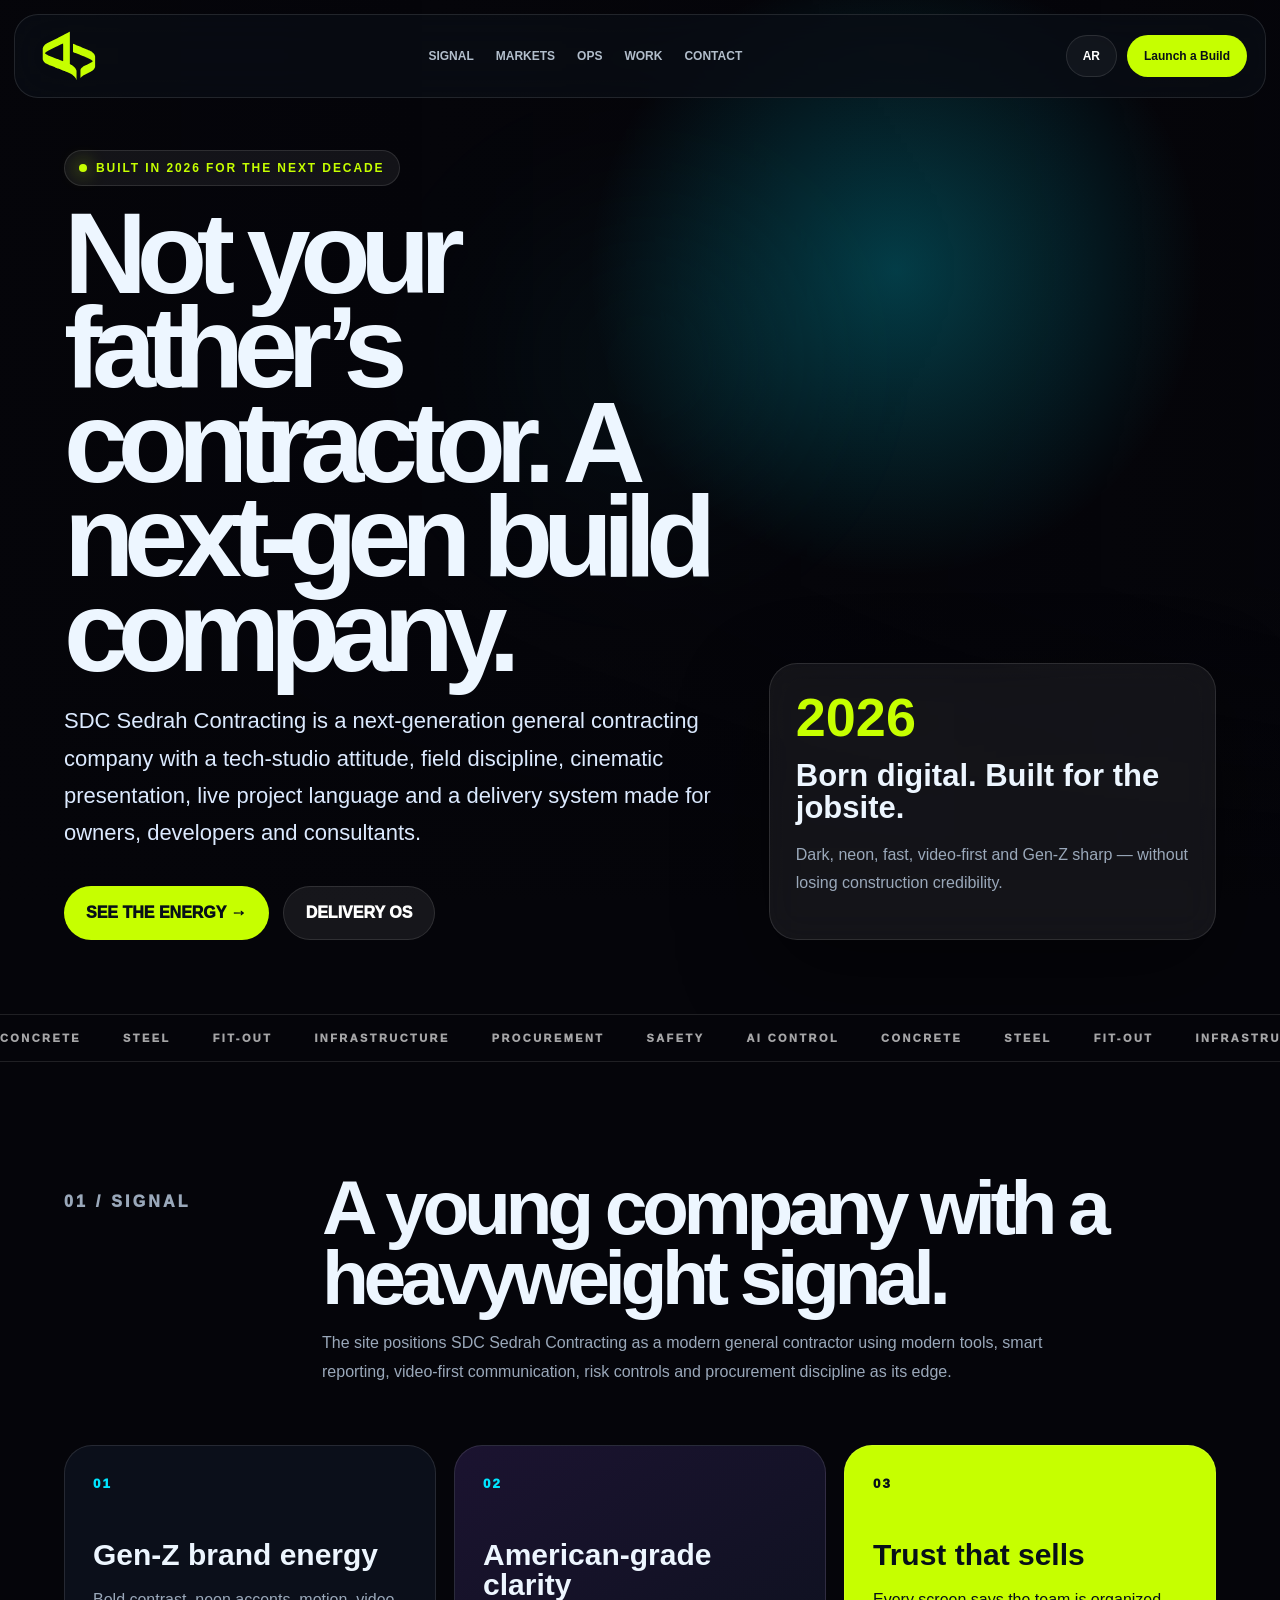
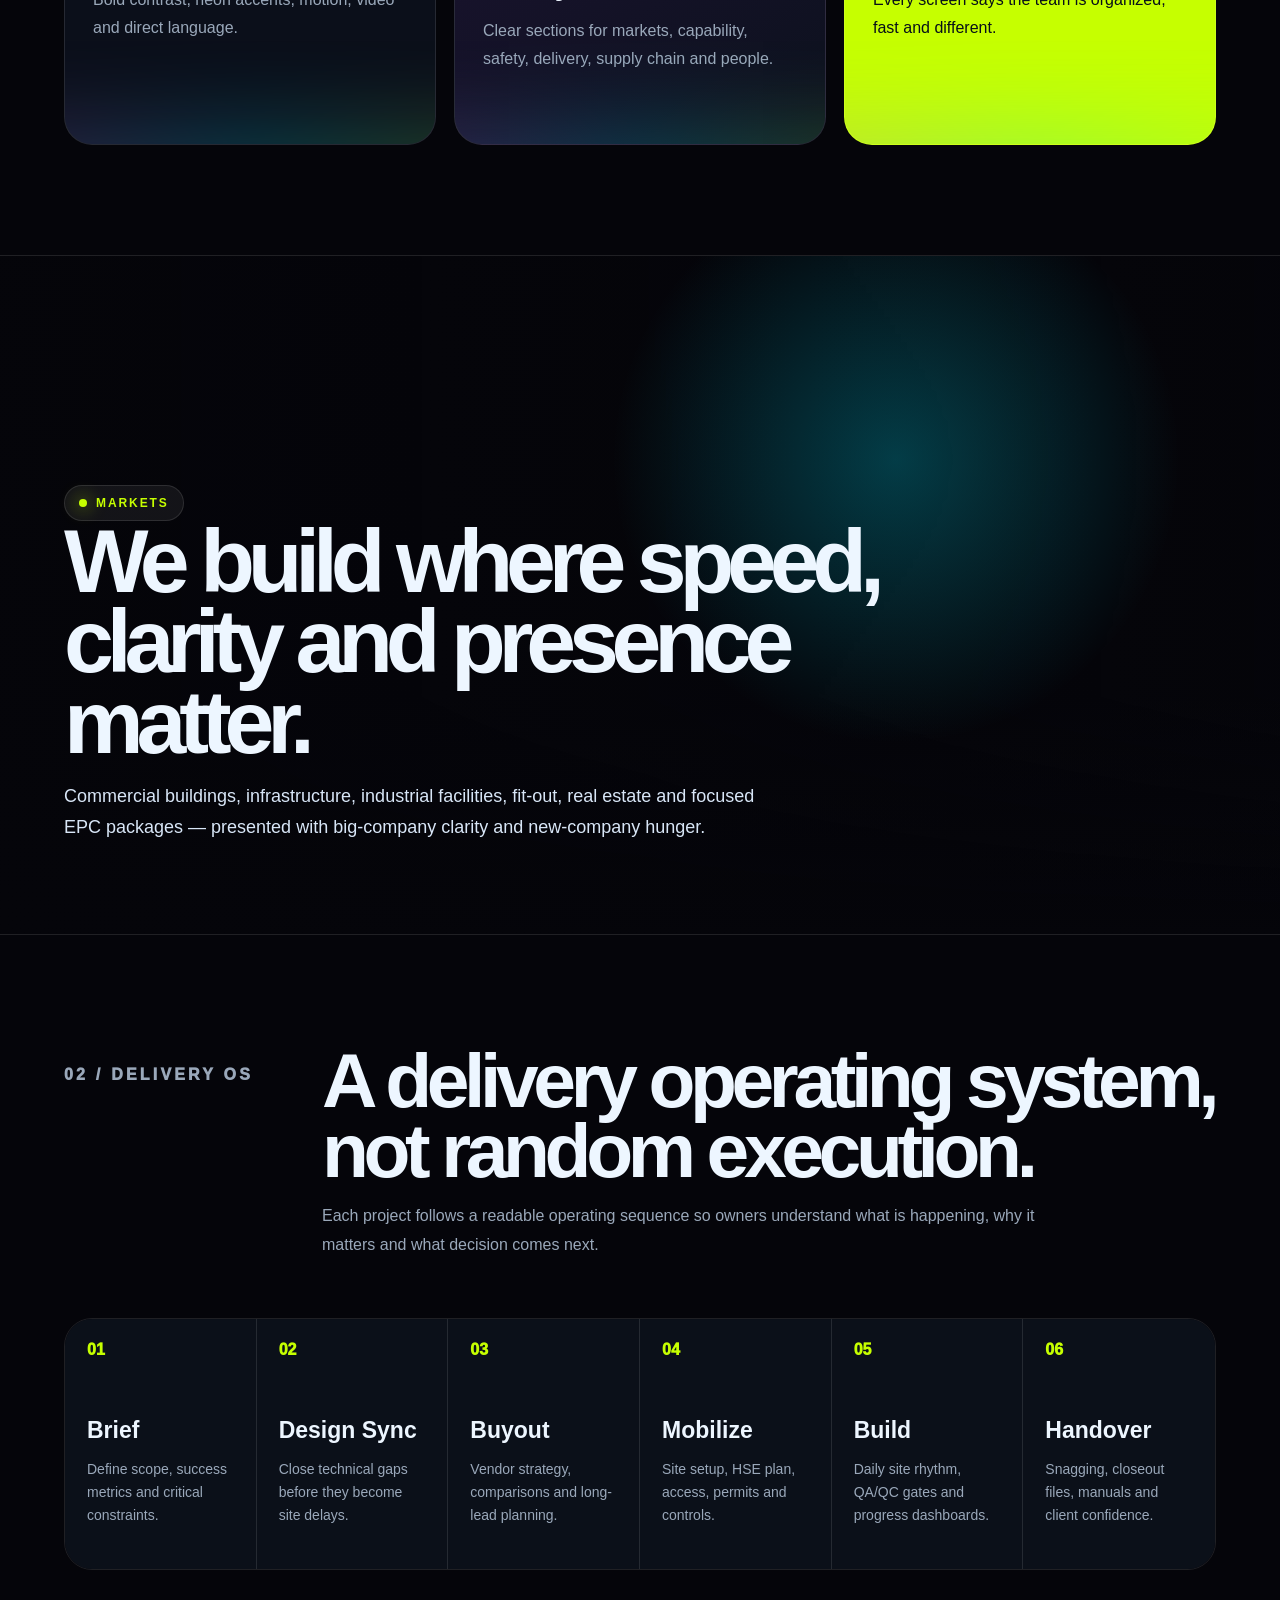
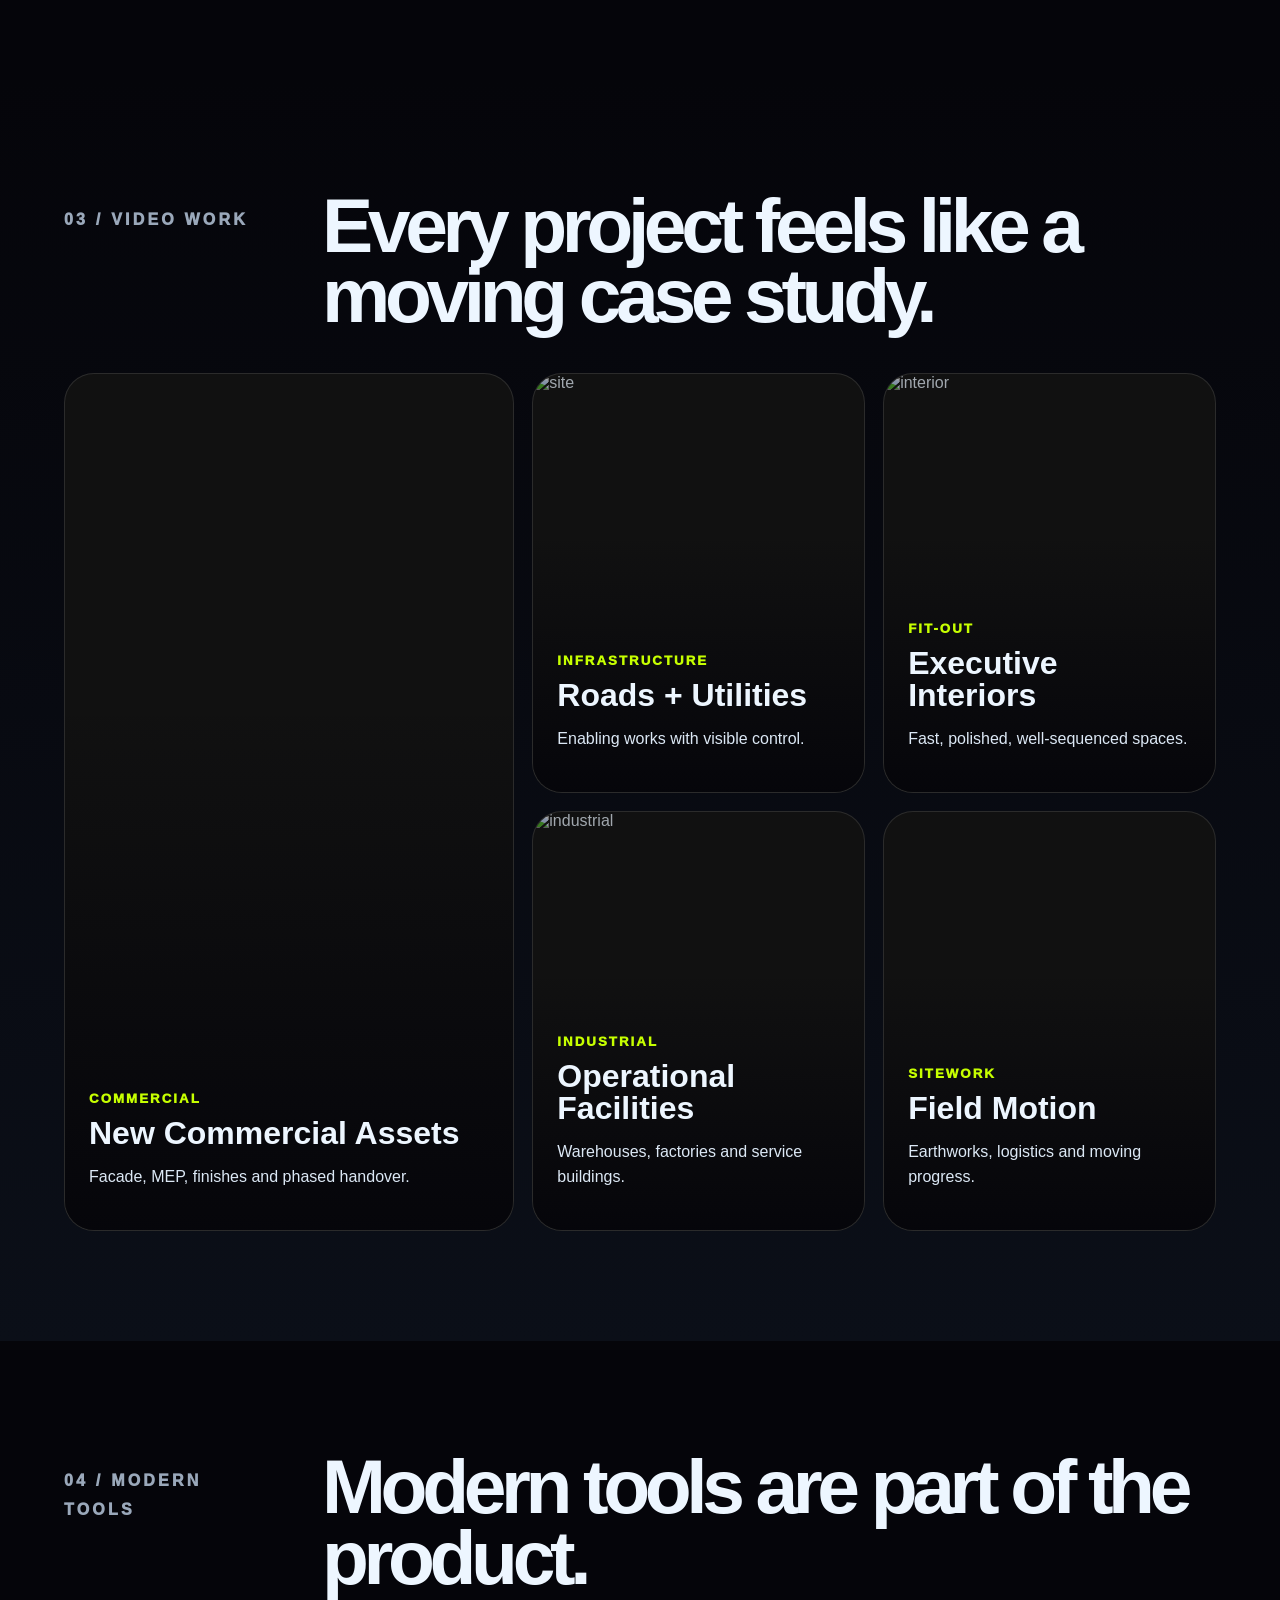
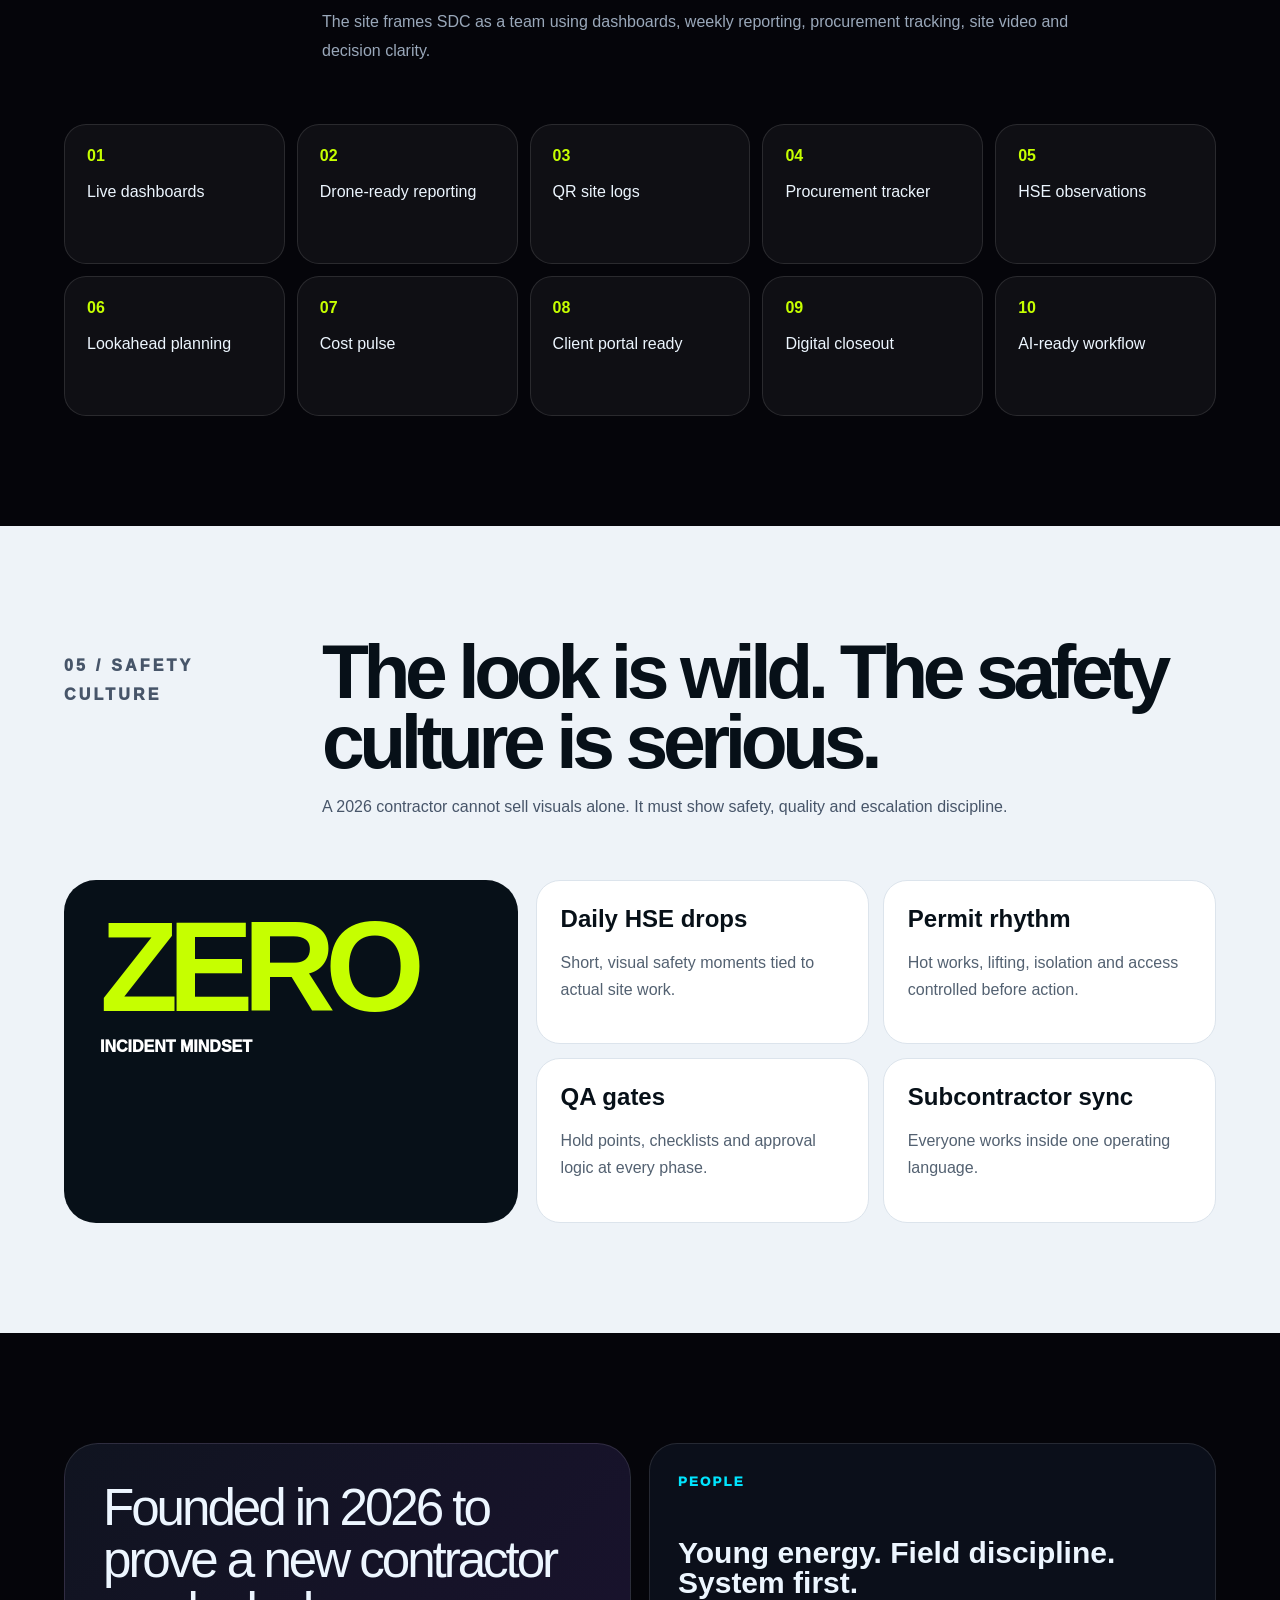
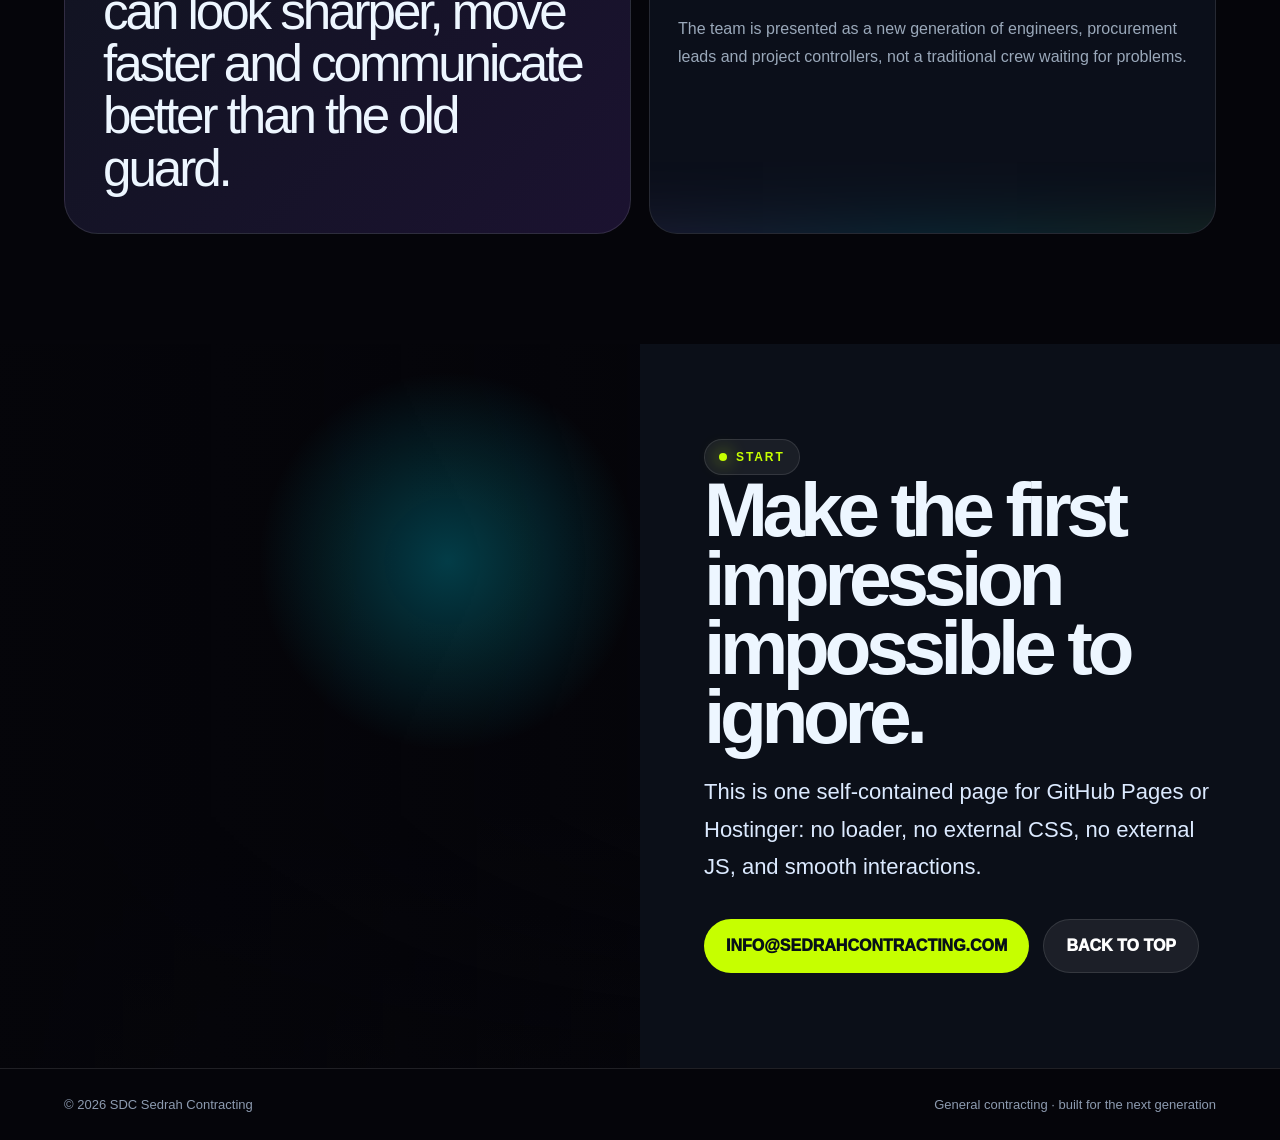
==== commit 894292a6: "Use green emblem-only logo" ====
--- a/index.html
+++ b/index.html
@@ -6,7 +6,7 @@
 <title>SDC Sedrah Contracting | Next-Gen General Contracting</title>
 <meta name="description" content="SDC Sedrah Contracting — a next-generation general contracting company.">
 <style>
-:root{--void:#05050a;--panel:#101420;--line:#ffffff1c;--text:#edf6ff;--muted:#9aa8ba;--acid:#c6ff00;--cyan:#00e5ff;--pink:#ff3df2;--orange:#ff6a00;--pad:clamp(22px,5vw,82px)}*{box-sizing:border-box}html{scroll-behavior:smooth}body{margin:0;background:var(--void);color:var(--text);font-family:Inter,Arial,Helvetica,sans-serif;overflow-x:hidden}body.rtl{direction:rtl;font-family:Tahoma,Arial,sans-serif}a{text-decoration:none;color:inherit}button,input,textarea{font:inherit}img,video{display:block;max-width:100%}.orb{position:fixed;width:520px;height:520px;border-radius:50%;background:radial-gradient(circle,var(--cyan),transparent 62%);filter:blur(55px);opacity:.18;left:var(--mx,50vw);top:var(--my,40vh);transform:translate(-50%,-50%);pointer-events:none;z-index:0}.nav{position:fixed;inset:14px 14px auto;z-index:50;display:flex;align-items:center;justify-content:space-between;padding:12px 18px;border:1px solid var(--line);background:#090d14cc;backdrop-filter:blur(22px);border-radius:24px}.brand{display:flex;align-items:center}.brandLogo{width:220px;height:54px;object-fit:contain;filter:brightness(0) invert(1)}.logo{width:46px;height:46px;border-radius:16px;background:linear-gradient(135deg,var(--acid),var(--cyan));position:relative;box-shadow:0 0 38px #00e5ff55}.logo:after{content:"";position:absolute;inset:11px;border:5px solid #05050a;border-right-color:transparent;border-radius:6px}.brand b{font-size:22px;letter-spacing:.16em}.brand small{display:block;color:var(--muted);font-size:10px;letter-spacing:.22em;font-weight:900}.links{display:flex;gap:22px;font-size:12px;text-transform:uppercase;font-weight:900;color:#d8e6f5}.links a{opacity:.82}.links a:hover{color:var(--acid);opacity:1}.navActions{display:flex;gap:10px}.chip,.lang{border:1px solid var(--line);background:#ffffff0b;color:#fff;border-radius:999px;padding:13px 16px;font-weight:900;font-size:12px;cursor:pointer}.chip{background:var(--acid);color:#091017;border-color:transparent}.section{position:relative;z-index:1;padding:110px var(--pad)}.hero{min-height:100vh;display:grid;align-items:end;overflow:hidden}.bgVideo{position:absolute;inset:0;width:100%;height:100%;object-fit:cover;opacity:.55;filter:saturate(1.05) contrast(1.15) brightness(.65)}.hero:after,.videoBand:after,.cinema:after{content:"";position:absolute;inset:0;background:radial-gradient(circle at 70% 30%,#00e5ff40,transparent 28%),linear-gradient(90deg,#05050afa,#05050ab5 50%,#05050a48),linear-gradient(0deg,#05050a 0%,transparent 35%)}.heroInner{position:relative;z-index:3;padding:150px var(--pad) 74px;display:grid;grid-template-columns:1.2fr .8fr;gap:34px;align-items:end}.tag{display:inline-flex;gap:9px;align-items:center;padding:10px 14px;border:1px solid var(--line);border-radius:999px;background:#ffffff10;color:var(--acid);font-weight:900;font-size:12px;text-transform:uppercase;letter-spacing:.16em}.tag:before{content:"";width:8px;height:8px;background:var(--acid);border-radius:50%;box-shadow:0 0 18px var(--acid)}h1{font-size:clamp(54px,9vw,134px);line-height:.82;letter-spacing:-.09em;margin:20px 0 24px;max-width:1100px}.lead{font-size:clamp(17px,2vw,22px);line-height:1.7;color:#dceaff;max-width:760px}.heroBtns{display:flex;gap:14px;flex-wrap:wrap;margin-top:34px}.btn{display:inline-flex;gap:12px;align-items:center;padding:17px 22px;border-radius:999px;background:var(--acid);color:#071018;font-weight:1000;text-transform:uppercase}.btn.ghost{background:#ffffff12;color:#fff;border:1px solid var(--line)}.glass{background:#ffffff10;border:1px solid var(--line);backdrop-filter:blur(18px);box-shadow:0 30px 90px #0007}.launch{padding:26px;border-radius:28px}.launch strong{font-size:54px;line-height:1;display:block;color:var(--acid)}.launch h3{font-size:31px;line-height:1.05;margin:16px 0 10px}.launch p,.muted{color:var(--muted);line-height:1.75}.marquee{position:relative;z-index:3;overflow:hidden;border-top:1px solid var(--line);border-bottom:1px solid var(--line);background:#05050acc}.marquee div{display:flex;gap:42px;min-width:max-content;animation:mar 26s linear infinite;padding:17px 0}.marquee span{font-weight:1000;color:#ffffffa5;letter-spacing:.22em;font-size:11px}@keyframes mar{to{transform:translateX(-50%)}}.head{display:grid;grid-template-columns:210px 1fr;gap:48px;margin-bottom:42px}.num{color:var(--acid);font-size:12px;letter-spacing:.2em;font-weight:1000}.head h2,.wideTitle{font-size:clamp(42px,6vw,92px);line-height:.92;letter-spacing:-.07em;margin:0}.head p{color:var(--muted);line-height:1.8;font-size:16px;max-width:760px}.grid{display:grid;gap:18px}.grid3{grid-template-columns:repeat(3,1fr)}.grid4{grid-template-columns:repeat(4,1fr)}.card{border:1px solid var(--line);border-radius:28px;padding:28px;background:#0d121ddd;min-height:300px;position:relative;overflow:hidden;transition:.35s}.card:before{content:"";position:absolute;inset:auto -40% -35% -40%;height:120px;background:linear-gradient(90deg,var(--pink),var(--cyan),var(--acid));filter:blur(45px);opacity:.22}.card:hover{transform:translateY(-8px);border-color:#ffffff45}.card small{color:var(--cyan);letter-spacing:.16em;font-weight:1000;text-transform:uppercase}.card h3{font-size:30px;line-height:1.02;margin:48px 0 12px}.card p{color:var(--muted);line-height:1.75}.card.hot{background:linear-gradient(150deg,#1b1330,#0c111d)}.card.acid{background:var(--acid);color:#071018}.card.acid small,.card.acid p{color:#071018}.videoBand{position:relative;min-height:680px;display:grid;align-items:end;overflow:hidden;border-top:1px solid var(--line);border-bottom:1px solid var(--line)}.videoCopy{position:relative;z-index:2;padding:0 var(--pad) 72px;max-width:1050px}.videoCopy h2{font-size:clamp(50px,7vw,110px);line-height:.9;letter-spacing:-.08em;margin:0 0 18px}.videoCopy p{max-width:720px;color:#d8e6f7;line-height:1.75;font-size:18px}.timeline{counter-reset:s;display:grid;grid-template-columns:repeat(6,1fr);border:1px solid var(--line);border-radius:28px;overflow:hidden}.step{min-height:250px;padding:22px;border-right:1px solid var(--line);background:#0b1019}.step:last-child{border-right:0}.step:before{counter-increment:s;content:"0" counter(s);color:var(--acid);font-weight:1000}.step h3{font-size:23px;margin:58px 0 10px}.step p{color:var(--muted);line-height:1.65;font-size:14px}.projects{background:linear-gradient(180deg,#05050a,#0b0f18)}.projectGrid{display:grid;grid-template-columns:1.15fr .85fr .85fr;gap:18px}.project{position:relative;min-height:420px;border-radius:30px;overflow:hidden;border:1px solid var(--line);background:#111}.project.big{grid-row:span 2}.project video,.project img{position:absolute;inset:0;width:100%;height:100%;object-fit:cover;filter:brightness(.68) saturate(1.1)}.project:after{content:"";position:absolute;inset:0;background:linear-gradient(0deg,#05050af2,transparent 62%)}.project div{position:absolute;z-index:2;left:24px;right:24px;bottom:24px}.project small{color:var(--acid);font-weight:1000;letter-spacing:.15em;text-transform:uppercase}.project h3{font-size:32px;line-height:1;margin:10px 0}.project p{color:#dce8f5;line-height:1.55}.toolWall{display:grid;grid-template-columns:repeat(5,1fr);gap:12px}.tool{border:1px solid var(--line);border-radius:22px;background:#ffffff0b;padding:22px;min-height:140px}.tool b{color:var(--acid);display:block;margin-bottom:18px}.safety{background:#eef3f8;color:#071018}.safety .num{color:#ff4d00}.safety .head p{color:#475569}.safetyCards{display:grid;grid-template-columns:.8fr 1.2fr;gap:18px}.zero{border-radius:32px;background:#071018;color:#fff;padding:36px}.zero strong{font-size:clamp(68px,10vw,140px);line-height:.8;color:var(--acid);letter-spacing:-.08em}.zero span{display:block;margin-top:20px;font-weight:1000;text-transform:uppercase}.miniGrid{display:grid;grid-template-columns:repeat(2,1fr);gap:14px}.mini{background:#fff;border:1px solid #dce4ec;border-radius:24px;padding:24px}.mini h3{font-size:24px;margin:0 0 10px}.mini p{color:#536171;line-height:1.7}.founder{display:grid;grid-template-columns:1fr 1fr;gap:18px}.quote{border-radius:34px;background:linear-gradient(135deg,#101420,#1b1230);padding:38px;border:1px solid var(--line)}.quote p{font-size:clamp(30px,4vw,58px);line-height:1.02;letter-spacing:-.06em;margin:0}.contact{display:grid;grid-template-columns:1fr 1fr;min-height:660px}.contact .cinema{position:relative;overflow:hidden}.contactCopy{padding:95px var(--pad);background:#0b0f18}.contactCopy h2{font-size:clamp(44px,6vw,88px);line-height:.9;letter-spacing:-.07em;margin:0 0 18px}.form{padding:95px var(--pad);background:#eef3f8;color:#071018}.field{display:grid;gap:7px;margin-bottom:14px}.field label{font-size:12px;text-transform:uppercase;font-weight:1000;color:#536171}.field input,.field textarea{padding:16px;border:1px solid #cbd5e1;background:#fff;color:#111;border-radius:16px}.field textarea{min-height:130px}footer{position:relative;z-index:1;display:flex;justify-content:space-between;gap:20px;padding:28px var(--pad);background:#05050a;color:#8d9bb0;border-top:1px solid var(--line);font-size:13px}.reveal{opacity:0;transform:translateY(34px);transition:.8s cubic-bezier(.16,1,.3,1)}.reveal.show{opacity:1;transform:none}@media(max-width:1050px){.links{display:none}.heroInner,.head,.contact,.founder,.safetyCards{grid-template-columns:1fr}.grid3,.grid4,.timeline,.projectGrid,.toolWall{grid-template-columns:1fr 1fr}.step:nth-child(even){border-right:0}.project.big{grid-row:auto}}@media(max-width:650px){.nav{inset:8px}.brandLogo{width:166px;height:44px}.chip{display:none}.heroInner{padding:125px 22px 54px}.section,.contactCopy,.form{padding-left:22px;padding-right:22px}.grid3,.grid4,.timeline,.projectGrid,.toolWall,.miniGrid{grid-template-columns:1fr}h1{font-size:56px}.head h2,.wideTitle{font-size:44px}.videoBand{min-height:560px}.brand small{display:none}footer{flex-direction:column}.launch strong{font-size:44px}}
+:root{--void:#05050a;--panel:#101420;--line:#ffffff1c;--text:#edf6ff;--muted:#9aa8ba;--acid:#c6ff00;--cyan:#00e5ff;--pink:#ff3df2;--orange:#ff6a00;--pad:clamp(22px,5vw,82px)}*{box-sizing:border-box}html{scroll-behavior:smooth}body{margin:0;background:var(--void);color:var(--text);font-family:Inter,Arial,Helvetica,sans-serif;overflow-x:hidden}body.rtl{direction:rtl;font-family:Tahoma,Arial,sans-serif}a{text-decoration:none;color:inherit}button,input,textarea{font:inherit}img,video{display:block;max-width:100%}.orb{position:fixed;width:520px;height:520px;border-radius:50%;background:radial-gradient(circle,var(--cyan),transparent 62%);filter:blur(55px);opacity:.18;left:var(--mx,50vw);top:var(--my,40vh);transform:translate(-50%,-50%);pointer-events:none;z-index:0}.nav{position:fixed;inset:14px 14px auto;z-index:50;display:flex;align-items:center;justify-content:space-between;padding:12px 18px;border:1px solid var(--line);background:#090d14cc;backdrop-filter:blur(22px);border-radius:24px}.brand{display:flex;align-items:center}.brandLogo{width:72px;height:58px;object-fit:contain}.logo{width:46px;height:46px;border-radius:16px;background:linear-gradient(135deg,var(--acid),var(--cyan));position:relative;box-shadow:0 0 38px #00e5ff55}.logo:after{content:"";position:absolute;inset:11px;border:5px solid #05050a;border-right-color:transparent;border-radius:6px}.brand b{font-size:22px;letter-spacing:.16em}.brand small{display:block;color:var(--muted);font-size:10px;letter-spacing:.22em;font-weight:900}.links{display:flex;gap:22px;font-size:12px;text-transform:uppercase;font-weight:900;color:#d8e6f5}.links a{opacity:.82}.links a:hover{color:var(--acid);opacity:1}.navActions{display:flex;gap:10px}.chip,.lang{border:1px solid var(--line);background:#ffffff0b;color:#fff;border-radius:999px;padding:13px 16px;font-weight:900;font-size:12px;cursor:pointer}.chip{background:var(--acid);color:#091017;border-color:transparent}.section{position:relative;z-index:1;padding:110px var(--pad)}.hero{min-height:100vh;display:grid;align-items:end;overflow:hidden}.bgVideo{position:absolute;inset:0;width:100%;height:100%;object-fit:cover;opacity:.55;filter:saturate(1.05) contrast(1.15) brightness(.65)}.hero:after,.videoBand:after,.cinema:after{content:"";position:absolute;inset:0;background:radial-gradient(circle at 70% 30%,#00e5ff40,transparent 28%),linear-gradient(90deg,#05050afa,#05050ab5 50%,#05050a48),linear-gradient(0deg,#05050a 0%,transparent 35%)}.heroInner{position:relative;z-index:3;padding:150px var(--pad) 74px;display:grid;grid-template-columns:1.2fr .8fr;gap:34px;align-items:end}.tag{display:inline-flex;gap:9px;align-items:center;padding:10px 14px;border:1px solid var(--line);border-radius:999px;background:#ffffff10;color:var(--acid);font-weight:900;font-size:12px;text-transform:uppercase;letter-spacing:.16em}.tag:before{content:"";width:8px;height:8px;background:var(--acid);border-radius:50%;box-shadow:0 0 18px var(--acid)}h1{font-size:clamp(54px,9vw,134px);line-height:.82;letter-spacing:-.09em;margin:20px 0 24px;max-width:1100px}.lead{font-size:clamp(17px,2vw,22px);line-height:1.7;color:#dceaff;max-width:760px}.heroBtns{display:flex;gap:14px;flex-wrap:wrap;margin-top:34px}.btn{display:inline-flex;gap:12px;align-items:center;padding:17px 22px;border-radius:999px;background:var(--acid);color:#071018;font-weight:1000;text-transform:uppercase}.btn.ghost{background:#ffffff12;color:#fff;border:1px solid var(--line)}.glass{background:#ffffff10;border:1px solid var(--line);backdrop-filter:blur(18px);box-shadow:0 30px 90px #0007}.launch{padding:26px;border-radius:28px}.launch strong{font-size:54px;line-height:1;display:block;color:var(--acid)}.launch h3{font-size:31px;line-height:1.05;margin:16px 0 10px}.launch p,.muted{color:var(--muted);line-height:1.75}.marquee{position:relative;z-index:3;overflow:hidden;border-top:1px solid var(--line);border-bottom:1px solid var(--line);background:#05050acc}.marquee div{display:flex;gap:42px;min-width:max-content;animation:mar 26s linear infinite;padding:17px 0}.marquee span{font-weight:1000;color:#ffffffa5;letter-spacing:.22em;font-size:11px}@keyframes mar{to{transform:translateX(-50%)}}.head{display:grid;grid-template-columns:210px 1fr;gap:48px;margin-bottom:42px}.num{color:var(--acid);font-size:12px;letter-spacing:.2em;font-weight:1000}.head h2,.wideTitle{font-size:clamp(42px,6vw,92px);line-height:.92;letter-spacing:-.07em;margin:0}.head p{color:var(--muted);line-height:1.8;font-size:16px;max-width:760px}.grid{display:grid;gap:18px}.grid3{grid-template-columns:repeat(3,1fr)}.grid4{grid-template-columns:repeat(4,1fr)}.card{border:1px solid var(--line);border-radius:28px;padding:28px;background:#0d121ddd;min-height:300px;position:relative;overflow:hidden;transition:.35s}.card:before{content:"";position:absolute;inset:auto -40% -35% -40%;height:120px;background:linear-gradient(90deg,var(--pink),var(--cyan),var(--acid));filter:blur(45px);opacity:.22}.card:hover{transform:translateY(-8px);border-color:#ffffff45}.card small{color:var(--cyan);letter-spacing:.16em;font-weight:1000;text-transform:uppercase}.card h3{font-size:30px;line-height:1.02;margin:48px 0 12px}.card p{color:var(--muted);line-height:1.75}.card.hot{background:linear-gradient(150deg,#1b1330,#0c111d)}.card.acid{background:var(--acid);color:#071018}.card.acid small,.card.acid p{color:#071018}.videoBand{position:relative;min-height:680px;display:grid;align-items:end;overflow:hidden;border-top:1px solid var(--line);border-bottom:1px solid var(--line)}.videoCopy{position:relative;z-index:2;padding:0 var(--pad) 72px;max-width:1050px}.videoCopy h2{font-size:clamp(50px,7vw,110px);line-height:.9;letter-spacing:-.08em;margin:0 0 18px}.videoCopy p{max-width:720px;color:#d8e6f7;line-height:1.75;font-size:18px}.timeline{counter-reset:s;display:grid;grid-template-columns:repeat(6,1fr);border:1px solid var(--line);border-radius:28px;overflow:hidden}.step{min-height:250px;padding:22px;border-right:1px solid var(--line);background:#0b1019}.step:last-child{border-right:0}.step:before{counter-increment:s;content:"0" counter(s);color:var(--acid);font-weight:1000}.step h3{font-size:23px;margin:58px 0 10px}.step p{color:var(--muted);line-height:1.65;font-size:14px}.projects{background:linear-gradient(180deg,#05050a,#0b0f18)}.projectGrid{display:grid;grid-template-columns:1.15fr .85fr .85fr;gap:18px}.project{position:relative;min-height:420px;border-radius:30px;overflow:hidden;border:1px solid var(--line);background:#111}.project.big{grid-row:span 2}.project video,.project img{position:absolute;inset:0;width:100%;height:100%;object-fit:cover;filter:brightness(.68) saturate(1.1)}.project:after{content:"";position:absolute;inset:0;background:linear-gradient(0deg,#05050af2,transparent 62%)}.project div{position:absolute;z-index:2;left:24px;right:24px;bottom:24px}.project small{color:var(--acid);font-weight:1000;letter-spacing:.15em;text-transform:uppercase}.project h3{font-size:32px;line-height:1;margin:10px 0}.project p{color:#dce8f5;line-height:1.55}.toolWall{display:grid;grid-template-columns:repeat(5,1fr);gap:12px}.tool{border:1px solid var(--line);border-radius:22px;background:#ffffff0b;padding:22px;min-height:140px}.tool b{color:var(--acid);display:block;margin-bottom:18px}.safety{background:#eef3f8;color:#071018}.safety .num{color:#ff4d00}.safety .head p{color:#475569}.safetyCards{display:grid;grid-template-columns:.8fr 1.2fr;gap:18px}.zero{border-radius:32px;background:#071018;color:#fff;padding:36px}.zero strong{font-size:clamp(68px,10vw,140px);line-height:.8;color:var(--acid);letter-spacing:-.08em}.zero span{display:block;margin-top:20px;font-weight:1000;text-transform:uppercase}.miniGrid{display:grid;grid-template-columns:repeat(2,1fr);gap:14px}.mini{background:#fff;border:1px solid #dce4ec;border-radius:24px;padding:24px}.mini h3{font-size:24px;margin:0 0 10px}.mini p{color:#536171;line-height:1.7}.founder{display:grid;grid-template-columns:1fr 1fr;gap:18px}.quote{border-radius:34px;background:linear-gradient(135deg,#101420,#1b1230);padding:38px;border:1px solid var(--line)}.quote p{font-size:clamp(30px,4vw,58px);line-height:1.02;letter-spacing:-.06em;margin:0}.contact{display:grid;grid-template-columns:1fr 1fr;min-height:660px}.contact .cinema{position:relative;overflow:hidden}.contactCopy{padding:95px var(--pad);background:#0b0f18}.contactCopy h2{font-size:clamp(44px,6vw,88px);line-height:.9;letter-spacing:-.07em;margin:0 0 18px}.form{padding:95px var(--pad);background:#eef3f8;color:#071018}.field{display:grid;gap:7px;margin-bottom:14px}.field label{font-size:12px;text-transform:uppercase;font-weight:1000;color:#536171}.field input,.field textarea{padding:16px;border:1px solid #cbd5e1;background:#fff;color:#111;border-radius:16px}.field textarea{min-height:130px}footer{position:relative;z-index:1;display:flex;justify-content:space-between;gap:20px;padding:28px var(--pad);background:#05050a;color:#8d9bb0;border-top:1px solid var(--line);font-size:13px}.reveal{opacity:0;transform:translateY(34px);transition:.8s cubic-bezier(.16,1,.3,1)}.reveal.show{opacity:1;transform:none}@media(max-width:1050px){.links{display:none}.heroInner,.head,.contact,.founder,.safetyCards{grid-template-columns:1fr}.grid3,.grid4,.timeline,.projectGrid,.toolWall{grid-template-columns:1fr 1fr}.step:nth-child(even){border-right:0}.project.big{grid-row:auto}}@media(max-width:650px){.nav{inset:8px}.brandLogo{width:58px;height:48px}.chip{display:none}.heroInner{padding:125px 22px 54px}.section,.contactCopy,.form{padding-left:22px;padding-right:22px}.grid3,.grid4,.timeline,.projectGrid,.toolWall,.miniGrid{grid-template-columns:1fr}h1{font-size:56px}.head h2,.wideTitle{font-size:44px}.videoBand{min-height:560px}.brand small{display:none}footer{flex-direction:column}.launch strong{font-size:44px}}
 </style>
 <link rel="icon" href="sdc-favicon.svg" type="image/svg+xml"></head>
 <body>
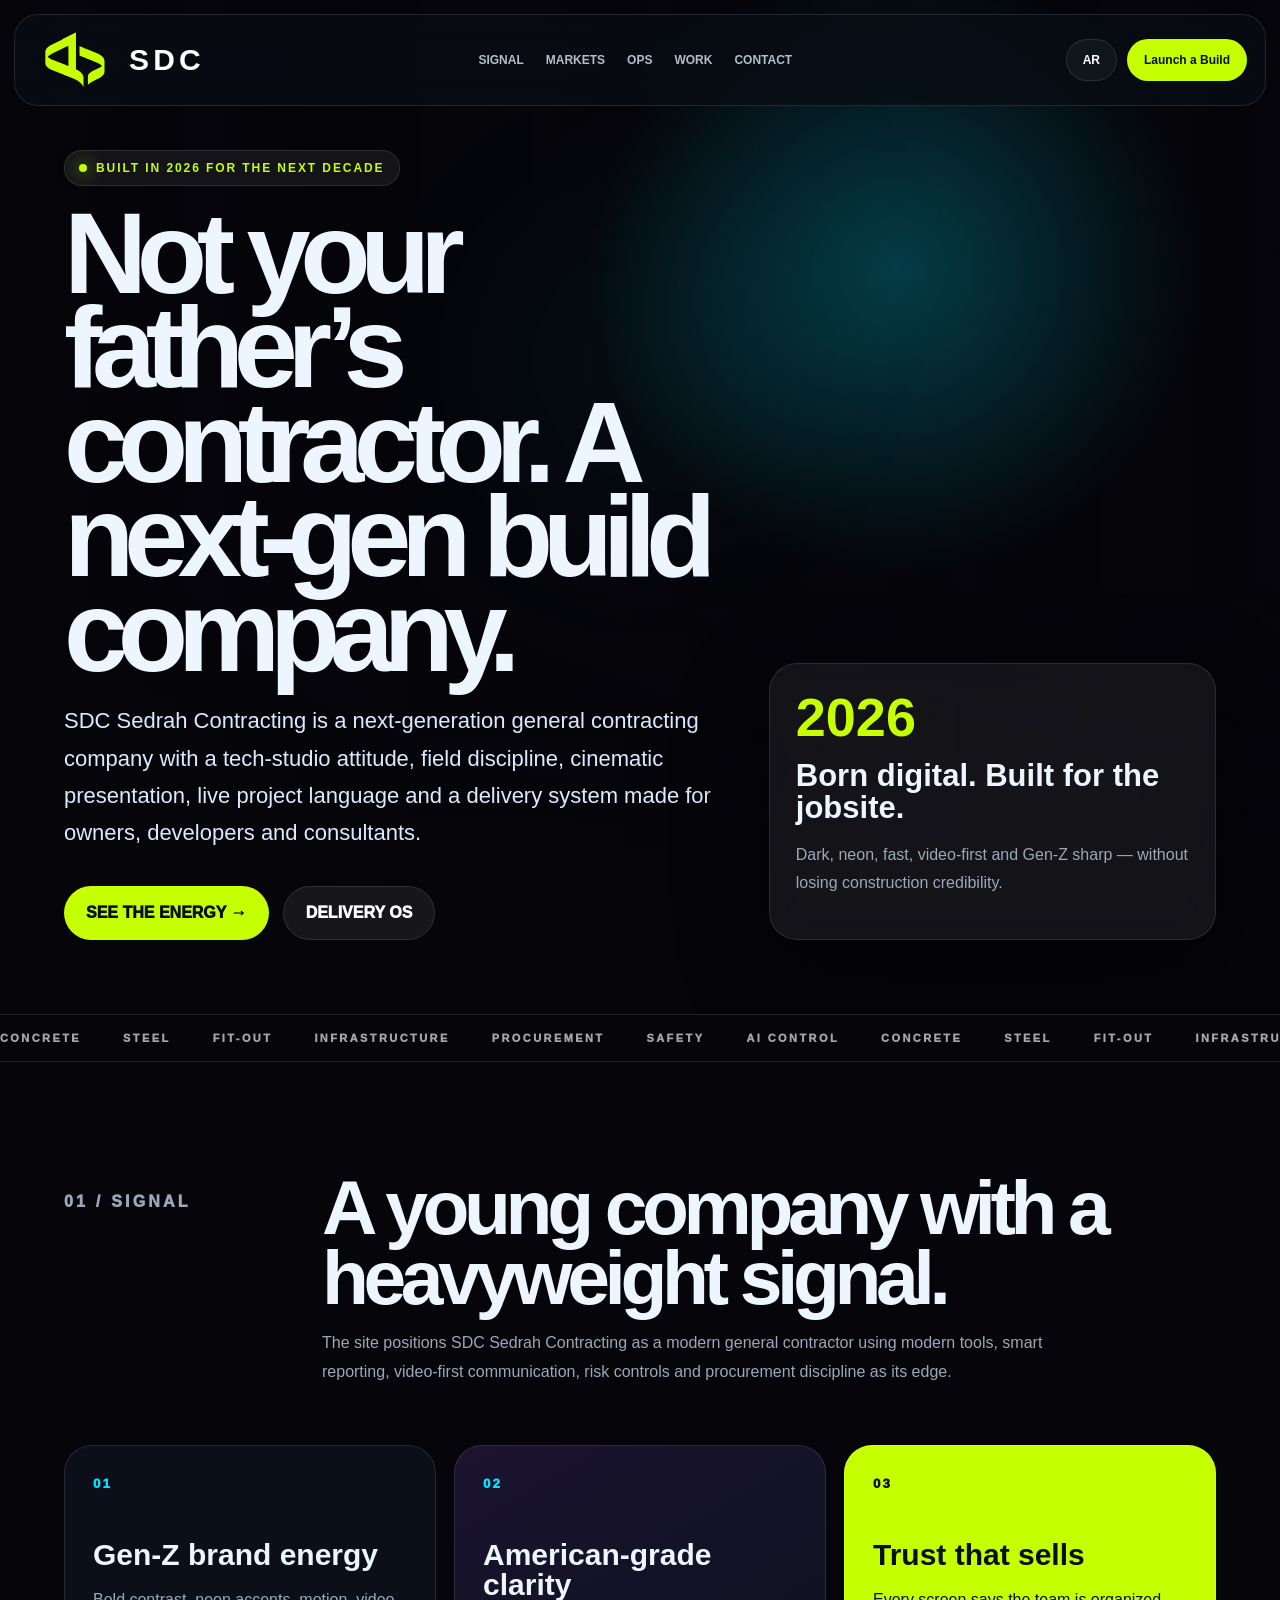
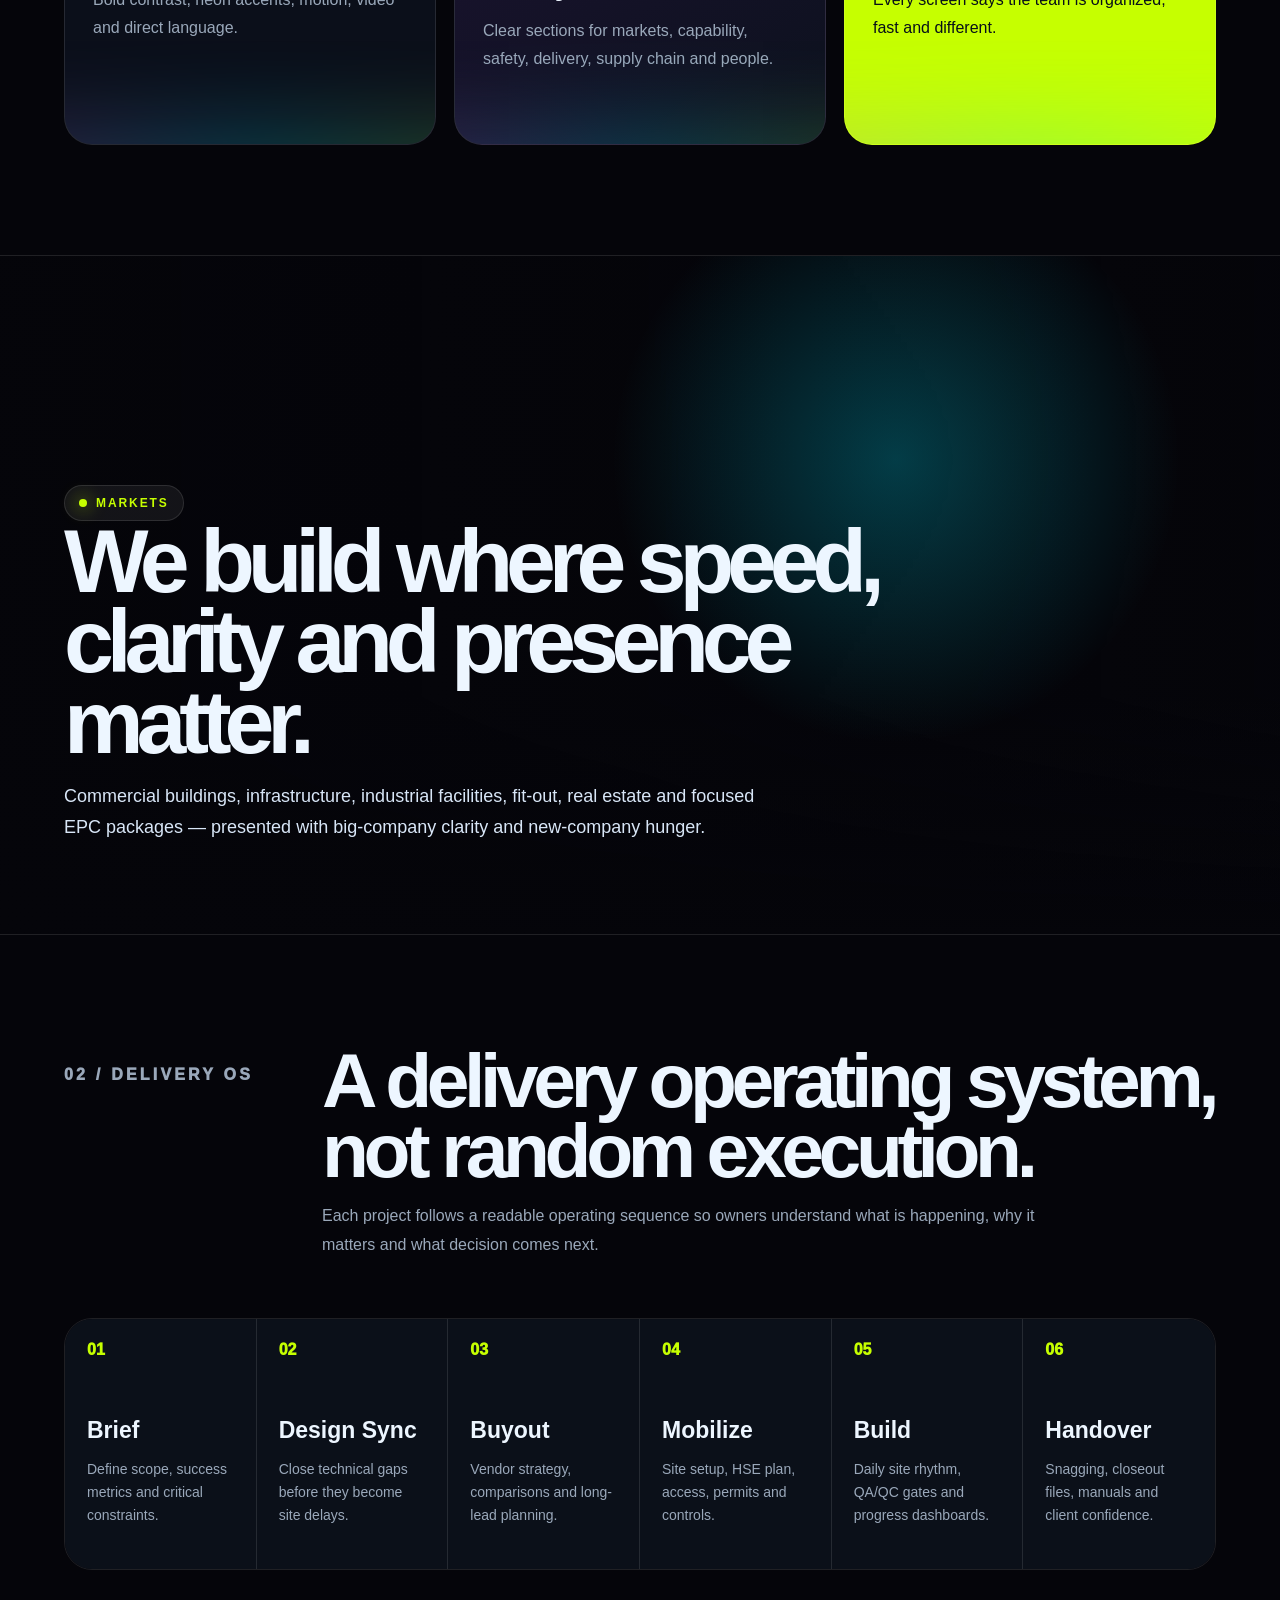
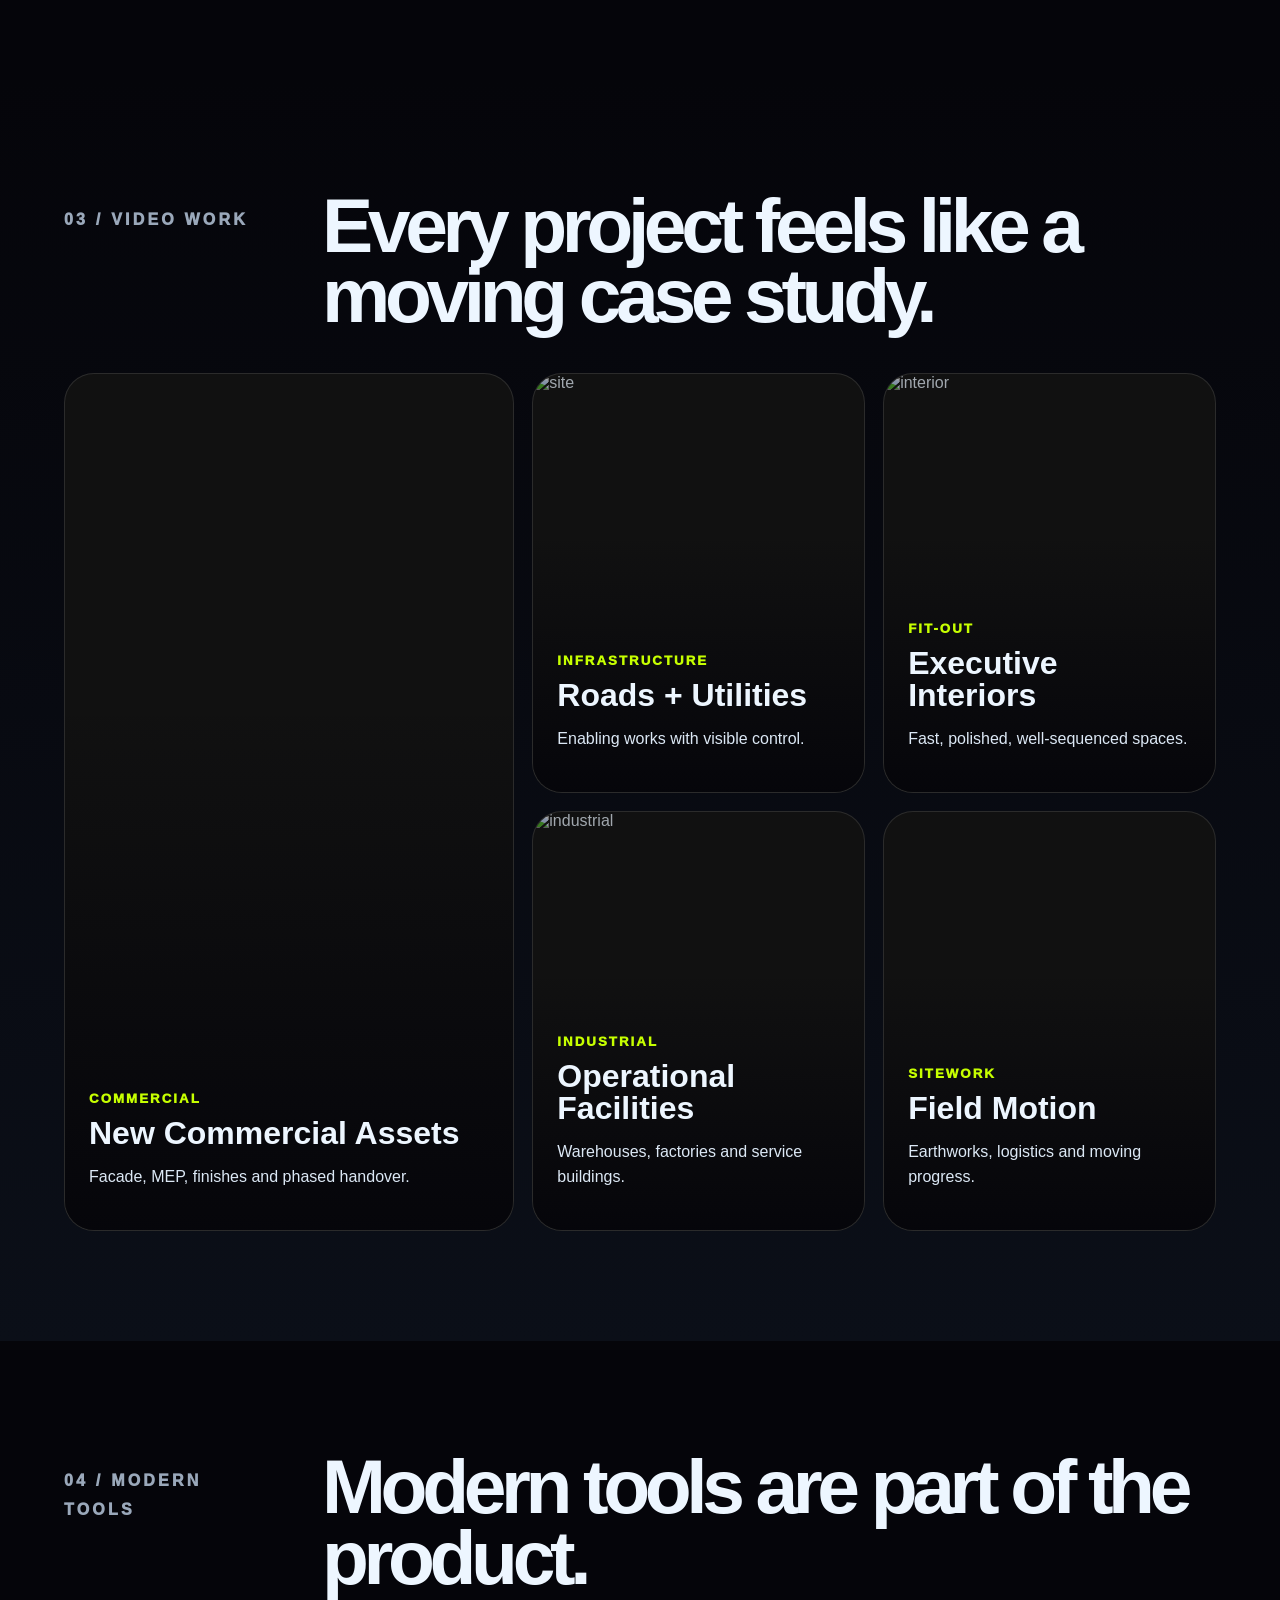
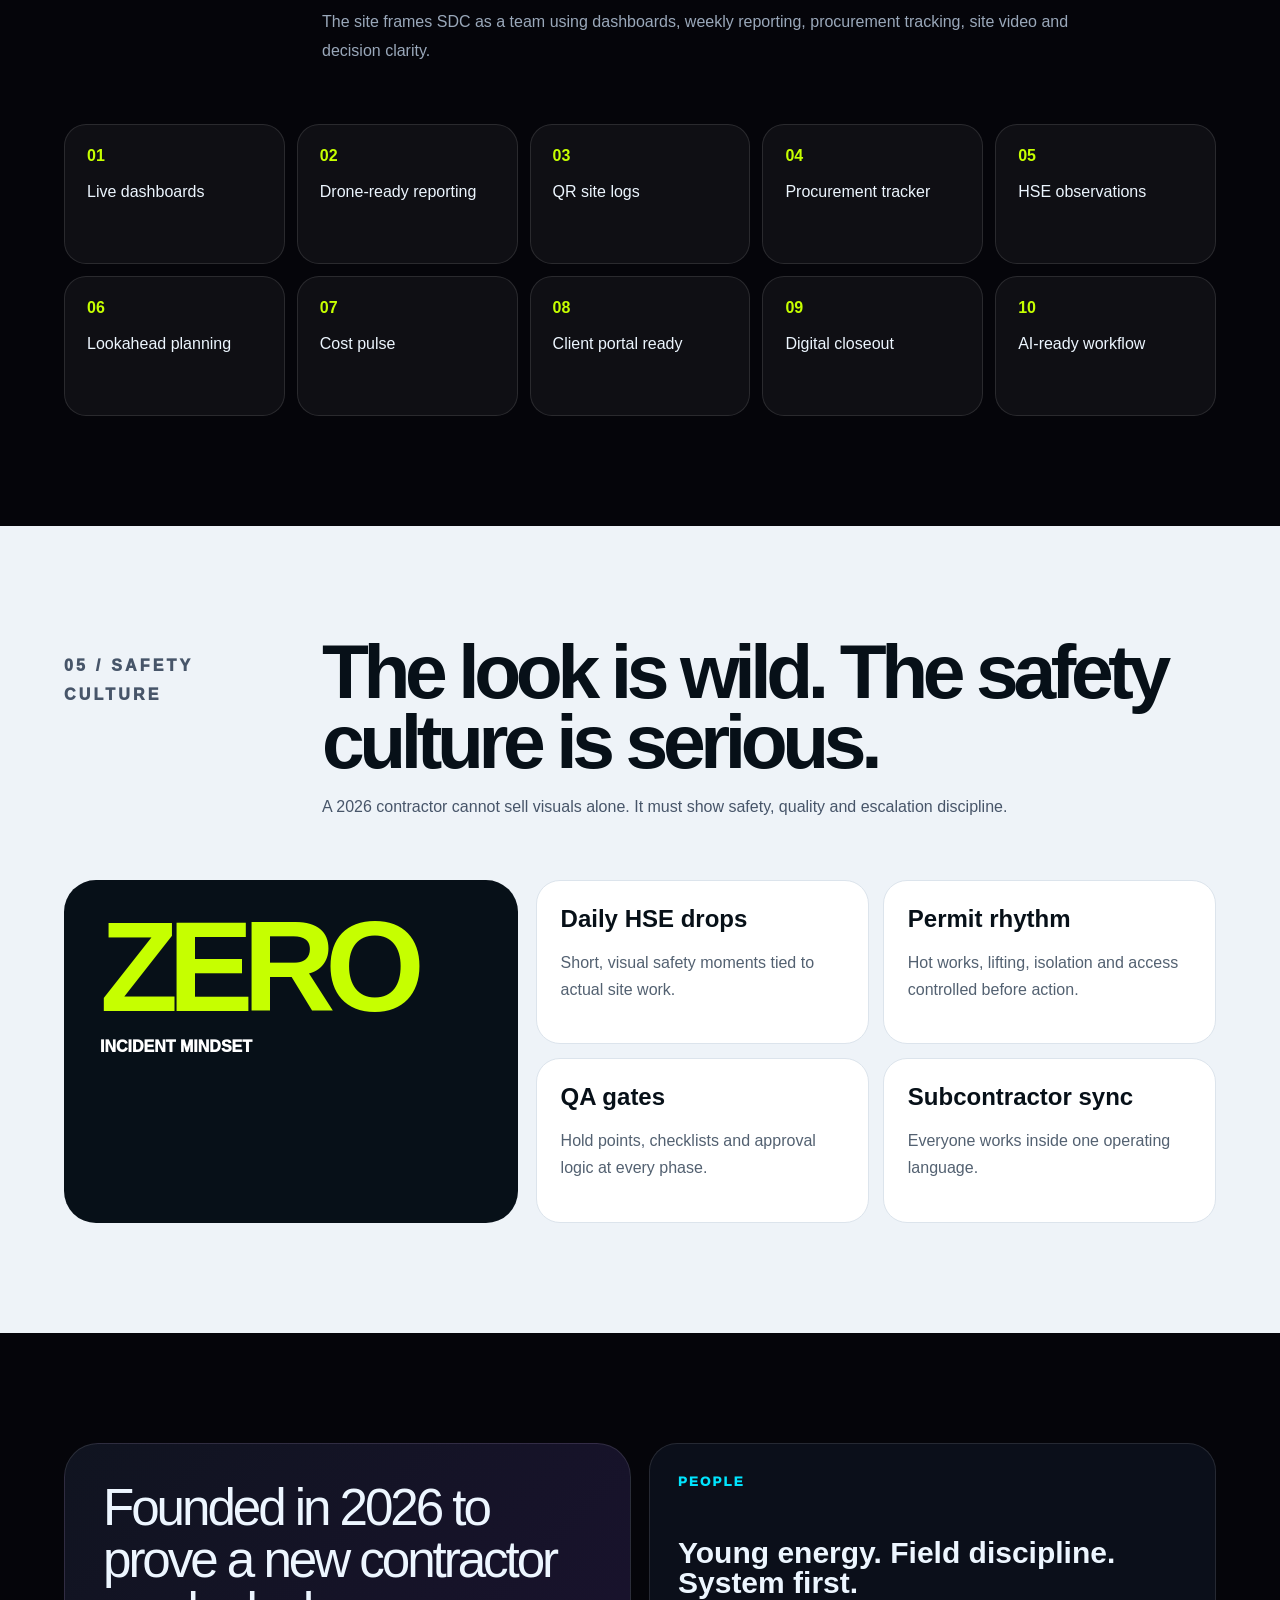
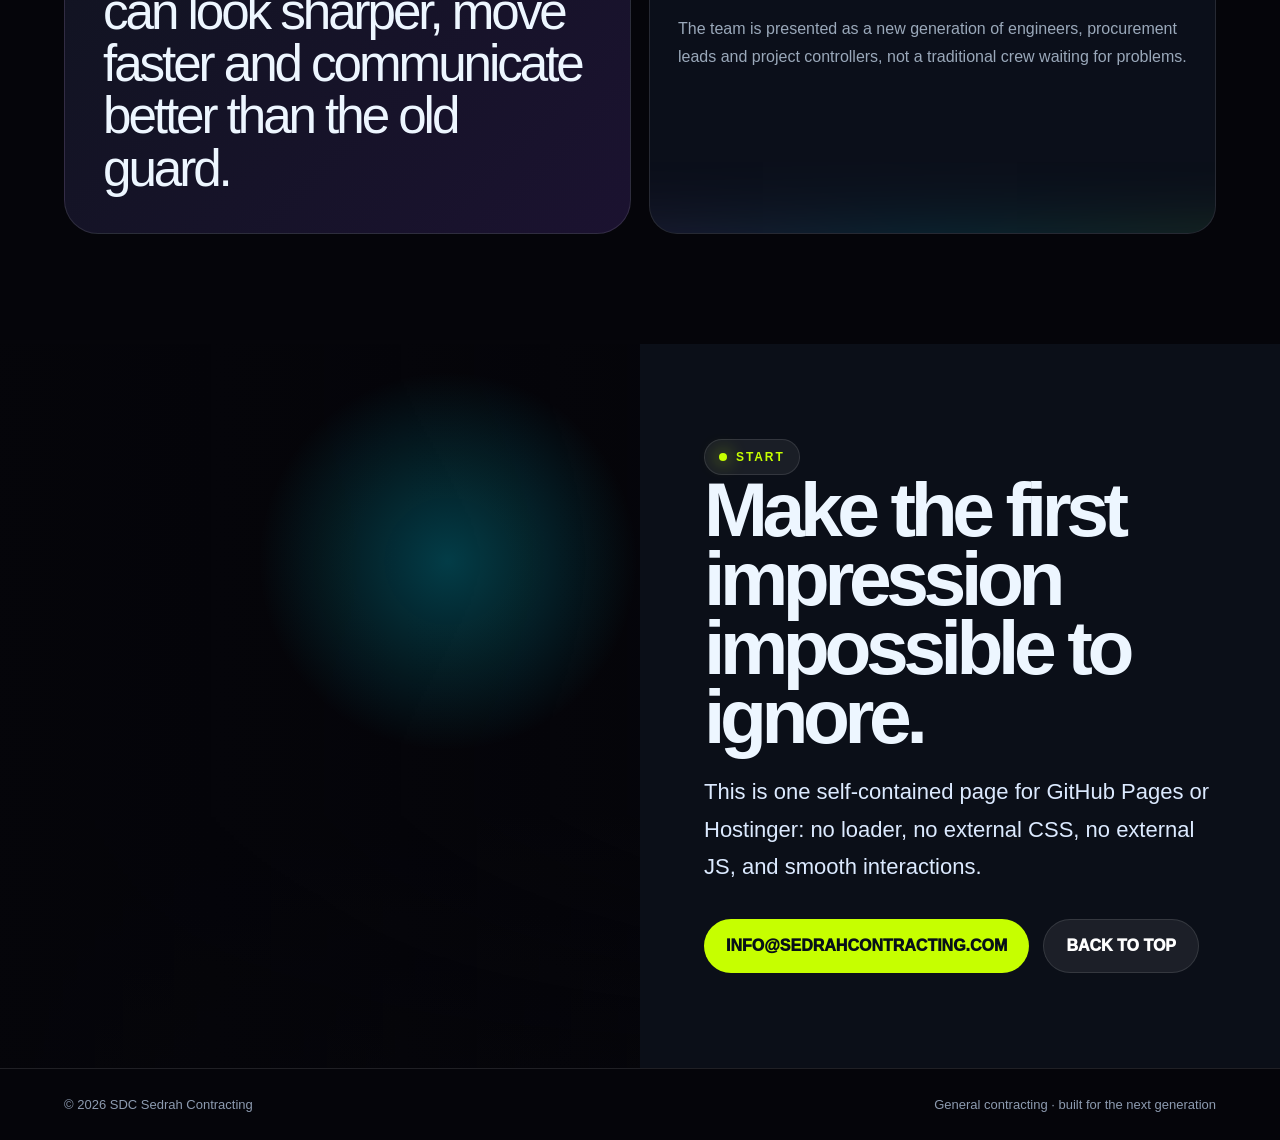
==== commit 9df4bb96: "Enlarge emblem and add white SDC wordmark" ====
--- a/index.html
+++ b/index.html
@@ -6,12 +6,12 @@
 <title>SDC Sedrah Contracting | Next-Gen General Contracting</title>
 <meta name="description" content="SDC Sedrah Contracting — a next-generation general contracting company.">
 <style>
-:root{--void:#05050a;--panel:#101420;--line:#ffffff1c;--text:#edf6ff;--muted:#9aa8ba;--acid:#c6ff00;--cyan:#00e5ff;--pink:#ff3df2;--orange:#ff6a00;--pad:clamp(22px,5vw,82px)}*{box-sizing:border-box}html{scroll-behavior:smooth}body{margin:0;background:var(--void);color:var(--text);font-family:Inter,Arial,Helvetica,sans-serif;overflow-x:hidden}body.rtl{direction:rtl;font-family:Tahoma,Arial,sans-serif}a{text-decoration:none;color:inherit}button,input,textarea{font:inherit}img,video{display:block;max-width:100%}.orb{position:fixed;width:520px;height:520px;border-radius:50%;background:radial-gradient(circle,var(--cyan),transparent 62%);filter:blur(55px);opacity:.18;left:var(--mx,50vw);top:var(--my,40vh);transform:translate(-50%,-50%);pointer-events:none;z-index:0}.nav{position:fixed;inset:14px 14px auto;z-index:50;display:flex;align-items:center;justify-content:space-between;padding:12px 18px;border:1px solid var(--line);background:#090d14cc;backdrop-filter:blur(22px);border-radius:24px}.brand{display:flex;align-items:center}.brandLogo{width:72px;height:58px;object-fit:contain}.logo{width:46px;height:46px;border-radius:16px;background:linear-gradient(135deg,var(--acid),var(--cyan));position:relative;box-shadow:0 0 38px #00e5ff55}.logo:after{content:"";position:absolute;inset:11px;border:5px solid #05050a;border-right-color:transparent;border-radius:6px}.brand b{font-size:22px;letter-spacing:.16em}.brand small{display:block;color:var(--muted);font-size:10px;letter-spacing:.22em;font-weight:900}.links{display:flex;gap:22px;font-size:12px;text-transform:uppercase;font-weight:900;color:#d8e6f5}.links a{opacity:.82}.links a:hover{color:var(--acid);opacity:1}.navActions{display:flex;gap:10px}.chip,.lang{border:1px solid var(--line);background:#ffffff0b;color:#fff;border-radius:999px;padding:13px 16px;font-weight:900;font-size:12px;cursor:pointer}.chip{background:var(--acid);color:#091017;border-color:transparent}.section{position:relative;z-index:1;padding:110px var(--pad)}.hero{min-height:100vh;display:grid;align-items:end;overflow:hidden}.bgVideo{position:absolute;inset:0;width:100%;height:100%;object-fit:cover;opacity:.55;filter:saturate(1.05) contrast(1.15) brightness(.65)}.hero:after,.videoBand:after,.cinema:after{content:"";position:absolute;inset:0;background:radial-gradient(circle at 70% 30%,#00e5ff40,transparent 28%),linear-gradient(90deg,#05050afa,#05050ab5 50%,#05050a48),linear-gradient(0deg,#05050a 0%,transparent 35%)}.heroInner{position:relative;z-index:3;padding:150px var(--pad) 74px;display:grid;grid-template-columns:1.2fr .8fr;gap:34px;align-items:end}.tag{display:inline-flex;gap:9px;align-items:center;padding:10px 14px;border:1px solid var(--line);border-radius:999px;background:#ffffff10;color:var(--acid);font-weight:900;font-size:12px;text-transform:uppercase;letter-spacing:.16em}.tag:before{content:"";width:8px;height:8px;background:var(--acid);border-radius:50%;box-shadow:0 0 18px var(--acid)}h1{font-size:clamp(54px,9vw,134px);line-height:.82;letter-spacing:-.09em;margin:20px 0 24px;max-width:1100px}.lead{font-size:clamp(17px,2vw,22px);line-height:1.7;color:#dceaff;max-width:760px}.heroBtns{display:flex;gap:14px;flex-wrap:wrap;margin-top:34px}.btn{display:inline-flex;gap:12px;align-items:center;padding:17px 22px;border-radius:999px;background:var(--acid);color:#071018;font-weight:1000;text-transform:uppercase}.btn.ghost{background:#ffffff12;color:#fff;border:1px solid var(--line)}.glass{background:#ffffff10;border:1px solid var(--line);backdrop-filter:blur(18px);box-shadow:0 30px 90px #0007}.launch{padding:26px;border-radius:28px}.launch strong{font-size:54px;line-height:1;display:block;color:var(--acid)}.launch h3{font-size:31px;line-height:1.05;margin:16px 0 10px}.launch p,.muted{color:var(--muted);line-height:1.75}.marquee{position:relative;z-index:3;overflow:hidden;border-top:1px solid var(--line);border-bottom:1px solid var(--line);background:#05050acc}.marquee div{display:flex;gap:42px;min-width:max-content;animation:mar 26s linear infinite;padding:17px 0}.marquee span{font-weight:1000;color:#ffffffa5;letter-spacing:.22em;font-size:11px}@keyframes mar{to{transform:translateX(-50%)}}.head{display:grid;grid-template-columns:210px 1fr;gap:48px;margin-bottom:42px}.num{color:var(--acid);font-size:12px;letter-spacing:.2em;font-weight:1000}.head h2,.wideTitle{font-size:clamp(42px,6vw,92px);line-height:.92;letter-spacing:-.07em;margin:0}.head p{color:var(--muted);line-height:1.8;font-size:16px;max-width:760px}.grid{display:grid;gap:18px}.grid3{grid-template-columns:repeat(3,1fr)}.grid4{grid-template-columns:repeat(4,1fr)}.card{border:1px solid var(--line);border-radius:28px;padding:28px;background:#0d121ddd;min-height:300px;position:relative;overflow:hidden;transition:.35s}.card:before{content:"";position:absolute;inset:auto -40% -35% -40%;height:120px;background:linear-gradient(90deg,var(--pink),var(--cyan),var(--acid));filter:blur(45px);opacity:.22}.card:hover{transform:translateY(-8px);border-color:#ffffff45}.card small{color:var(--cyan);letter-spacing:.16em;font-weight:1000;text-transform:uppercase}.card h3{font-size:30px;line-height:1.02;margin:48px 0 12px}.card p{color:var(--muted);line-height:1.75}.card.hot{background:linear-gradient(150deg,#1b1330,#0c111d)}.card.acid{background:var(--acid);color:#071018}.card.acid small,.card.acid p{color:#071018}.videoBand{position:relative;min-height:680px;display:grid;align-items:end;overflow:hidden;border-top:1px solid var(--line);border-bottom:1px solid var(--line)}.videoCopy{position:relative;z-index:2;padding:0 var(--pad) 72px;max-width:1050px}.videoCopy h2{font-size:clamp(50px,7vw,110px);line-height:.9;letter-spacing:-.08em;margin:0 0 18px}.videoCopy p{max-width:720px;color:#d8e6f7;line-height:1.75;font-size:18px}.timeline{counter-reset:s;display:grid;grid-template-columns:repeat(6,1fr);border:1px solid var(--line);border-radius:28px;overflow:hidden}.step{min-height:250px;padding:22px;border-right:1px solid var(--line);background:#0b1019}.step:last-child{border-right:0}.step:before{counter-increment:s;content:"0" counter(s);color:var(--acid);font-weight:1000}.step h3{font-size:23px;margin:58px 0 10px}.step p{color:var(--muted);line-height:1.65;font-size:14px}.projects{background:linear-gradient(180deg,#05050a,#0b0f18)}.projectGrid{display:grid;grid-template-columns:1.15fr .85fr .85fr;gap:18px}.project{position:relative;min-height:420px;border-radius:30px;overflow:hidden;border:1px solid var(--line);background:#111}.project.big{grid-row:span 2}.project video,.project img{position:absolute;inset:0;width:100%;height:100%;object-fit:cover;filter:brightness(.68) saturate(1.1)}.project:after{content:"";position:absolute;inset:0;background:linear-gradient(0deg,#05050af2,transparent 62%)}.project div{position:absolute;z-index:2;left:24px;right:24px;bottom:24px}.project small{color:var(--acid);font-weight:1000;letter-spacing:.15em;text-transform:uppercase}.project h3{font-size:32px;line-height:1;margin:10px 0}.project p{color:#dce8f5;line-height:1.55}.toolWall{display:grid;grid-template-columns:repeat(5,1fr);gap:12px}.tool{border:1px solid var(--line);border-radius:22px;background:#ffffff0b;padding:22px;min-height:140px}.tool b{color:var(--acid);display:block;margin-bottom:18px}.safety{background:#eef3f8;color:#071018}.safety .num{color:#ff4d00}.safety .head p{color:#475569}.safetyCards{display:grid;grid-template-columns:.8fr 1.2fr;gap:18px}.zero{border-radius:32px;background:#071018;color:#fff;padding:36px}.zero strong{font-size:clamp(68px,10vw,140px);line-height:.8;color:var(--acid);letter-spacing:-.08em}.zero span{display:block;margin-top:20px;font-weight:1000;text-transform:uppercase}.miniGrid{display:grid;grid-template-columns:repeat(2,1fr);gap:14px}.mini{background:#fff;border:1px solid #dce4ec;border-radius:24px;padding:24px}.mini h3{font-size:24px;margin:0 0 10px}.mini p{color:#536171;line-height:1.7}.founder{display:grid;grid-template-columns:1fr 1fr;gap:18px}.quote{border-radius:34px;background:linear-gradient(135deg,#101420,#1b1230);padding:38px;border:1px solid var(--line)}.quote p{font-size:clamp(30px,4vw,58px);line-height:1.02;letter-spacing:-.06em;margin:0}.contact{display:grid;grid-template-columns:1fr 1fr;min-height:660px}.contact .cinema{position:relative;overflow:hidden}.contactCopy{padding:95px var(--pad);background:#0b0f18}.contactCopy h2{font-size:clamp(44px,6vw,88px);line-height:.9;letter-spacing:-.07em;margin:0 0 18px}.form{padding:95px var(--pad);background:#eef3f8;color:#071018}.field{display:grid;gap:7px;margin-bottom:14px}.field label{font-size:12px;text-transform:uppercase;font-weight:1000;color:#536171}.field input,.field textarea{padding:16px;border:1px solid #cbd5e1;background:#fff;color:#111;border-radius:16px}.field textarea{min-height:130px}footer{position:relative;z-index:1;display:flex;justify-content:space-between;gap:20px;padding:28px var(--pad);background:#05050a;color:#8d9bb0;border-top:1px solid var(--line);font-size:13px}.reveal{opacity:0;transform:translateY(34px);transition:.8s cubic-bezier(.16,1,.3,1)}.reveal.show{opacity:1;transform:none}@media(max-width:1050px){.links{display:none}.heroInner,.head,.contact,.founder,.safetyCards{grid-template-columns:1fr}.grid3,.grid4,.timeline,.projectGrid,.toolWall{grid-template-columns:1fr 1fr}.step:nth-child(even){border-right:0}.project.big{grid-row:auto}}@media(max-width:650px){.nav{inset:8px}.brandLogo{width:58px;height:48px}.chip{display:none}.heroInner{padding:125px 22px 54px}.section,.contactCopy,.form{padding-left:22px;padding-right:22px}.grid3,.grid4,.timeline,.projectGrid,.toolWall,.miniGrid{grid-template-columns:1fr}h1{font-size:56px}.head h2,.wideTitle{font-size:44px}.videoBand{min-height:560px}.brand small{display:none}footer{flex-direction:column}.launch strong{font-size:44px}}
+:root{--void:#05050a;--panel:#101420;--line:#ffffff1c;--text:#edf6ff;--muted:#9aa8ba;--acid:#c6ff00;--cyan:#00e5ff;--pink:#ff3df2;--orange:#ff6a00;--pad:clamp(22px,5vw,82px)}*{box-sizing:border-box}html{scroll-behavior:smooth}body{margin:0;background:var(--void);color:var(--text);font-family:Inter,Arial,Helvetica,sans-serif;overflow-x:hidden}body.rtl{direction:rtl;font-family:Tahoma,Arial,sans-serif}a{text-decoration:none;color:inherit}button,input,textarea{font:inherit}img,video{display:block;max-width:100%}.orb{position:fixed;width:520px;height:520px;border-radius:50%;background:radial-gradient(circle,var(--cyan),transparent 62%);filter:blur(55px);opacity:.18;left:var(--mx,50vw);top:var(--my,40vh);transform:translate(-50%,-50%);pointer-events:none;z-index:0}.nav{position:fixed;inset:14px 14px auto;z-index:50;display:flex;align-items:center;justify-content:space-between;padding:12px 18px;border:1px solid var(--line);background:#090d14cc;backdrop-filter:blur(22px);border-radius:24px}.brand{display:flex;align-items:center;gap:12px}.brandLogo{width:84px;height:66px;object-fit:contain}.brandName{color:#fff;font-size:30px;font-weight:900;letter-spacing:.14em;line-height:1}.logo{width:46px;height:46px;border-radius:16px;background:linear-gradient(135deg,var(--acid),var(--cyan));position:relative;box-shadow:0 0 38px #00e5ff55}.logo:after{content:"";position:absolute;inset:11px;border:5px solid #05050a;border-right-color:transparent;border-radius:6px}.brand b{font-size:22px;letter-spacing:.16em}.brand small{display:block;color:var(--muted);font-size:10px;letter-spacing:.22em;font-weight:900}.links{display:flex;gap:22px;font-size:12px;text-transform:uppercase;font-weight:900;color:#d8e6f5}.links a{opacity:.82}.links a:hover{color:var(--acid);opacity:1}.navActions{display:flex;gap:10px}.chip,.lang{border:1px solid var(--line);background:#ffffff0b;color:#fff;border-radius:999px;padding:13px 16px;font-weight:900;font-size:12px;cursor:pointer}.chip{background:var(--acid);color:#091017;border-color:transparent}.section{position:relative;z-index:1;padding:110px var(--pad)}.hero{min-height:100vh;display:grid;align-items:end;overflow:hidden}.bgVideo{position:absolute;inset:0;width:100%;height:100%;object-fit:cover;opacity:.55;filter:saturate(1.05) contrast(1.15) brightness(.65)}.hero:after,.videoBand:after,.cinema:after{content:"";position:absolute;inset:0;background:radial-gradient(circle at 70% 30%,#00e5ff40,transparent 28%),linear-gradient(90deg,#05050afa,#05050ab5 50%,#05050a48),linear-gradient(0deg,#05050a 0%,transparent 35%)}.heroInner{position:relative;z-index:3;padding:150px var(--pad) 74px;display:grid;grid-template-columns:1.2fr .8fr;gap:34px;align-items:end}.tag{display:inline-flex;gap:9px;align-items:center;padding:10px 14px;border:1px solid var(--line);border-radius:999px;background:#ffffff10;color:var(--acid);font-weight:900;font-size:12px;text-transform:uppercase;letter-spacing:.16em}.tag:before{content:"";width:8px;height:8px;background:var(--acid);border-radius:50%;box-shadow:0 0 18px var(--acid)}h1{font-size:clamp(54px,9vw,134px);line-height:.82;letter-spacing:-.09em;margin:20px 0 24px;max-width:1100px}.lead{font-size:clamp(17px,2vw,22px);line-height:1.7;color:#dceaff;max-width:760px}.heroBtns{display:flex;gap:14px;flex-wrap:wrap;margin-top:34px}.btn{display:inline-flex;gap:12px;align-items:center;padding:17px 22px;border-radius:999px;background:var(--acid);color:#071018;font-weight:1000;text-transform:uppercase}.btn.ghost{background:#ffffff12;color:#fff;border:1px solid var(--line)}.glass{background:#ffffff10;border:1px solid var(--line);backdrop-filter:blur(18px);box-shadow:0 30px 90px #0007}.launch{padding:26px;border-radius:28px}.launch strong{font-size:54px;line-height:1;display:block;color:var(--acid)}.launch h3{font-size:31px;line-height:1.05;margin:16px 0 10px}.launch p,.muted{color:var(--muted);line-height:1.75}.marquee{position:relative;z-index:3;overflow:hidden;border-top:1px solid var(--line);border-bottom:1px solid var(--line);background:#05050acc}.marquee div{display:flex;gap:42px;min-width:max-content;animation:mar 26s linear infinite;padding:17px 0}.marquee span{font-weight:1000;color:#ffffffa5;letter-spacing:.22em;font-size:11px}@keyframes mar{to{transform:translateX(-50%)}}.head{display:grid;grid-template-columns:210px 1fr;gap:48px;margin-bottom:42px}.num{color:var(--acid);font-size:12px;letter-spacing:.2em;font-weight:1000}.head h2,.wideTitle{font-size:clamp(42px,6vw,92px);line-height:.92;letter-spacing:-.07em;margin:0}.head p{color:var(--muted);line-height:1.8;font-size:16px;max-width:760px}.grid{display:grid;gap:18px}.grid3{grid-template-columns:repeat(3,1fr)}.grid4{grid-template-columns:repeat(4,1fr)}.card{border:1px solid var(--line);border-radius:28px;padding:28px;background:#0d121ddd;min-height:300px;position:relative;overflow:hidden;transition:.35s}.card:before{content:"";position:absolute;inset:auto -40% -35% -40%;height:120px;background:linear-gradient(90deg,var(--pink),var(--cyan),var(--acid));filter:blur(45px);opacity:.22}.card:hover{transform:translateY(-8px);border-color:#ffffff45}.card small{color:var(--cyan);letter-spacing:.16em;font-weight:1000;text-transform:uppercase}.card h3{font-size:30px;line-height:1.02;margin:48px 0 12px}.card p{color:var(--muted);line-height:1.75}.card.hot{background:linear-gradient(150deg,#1b1330,#0c111d)}.card.acid{background:var(--acid);color:#071018}.card.acid small,.card.acid p{color:#071018}.videoBand{position:relative;min-height:680px;display:grid;align-items:end;overflow:hidden;border-top:1px solid var(--line);border-bottom:1px solid var(--line)}.videoCopy{position:relative;z-index:2;padding:0 var(--pad) 72px;max-width:1050px}.videoCopy h2{font-size:clamp(50px,7vw,110px);line-height:.9;letter-spacing:-.08em;margin:0 0 18px}.videoCopy p{max-width:720px;color:#d8e6f7;line-height:1.75;font-size:18px}.timeline{counter-reset:s;display:grid;grid-template-columns:repeat(6,1fr);border:1px solid var(--line);border-radius:28px;overflow:hidden}.step{min-height:250px;padding:22px;border-right:1px solid var(--line);background:#0b1019}.step:last-child{border-right:0}.step:before{counter-increment:s;content:"0" counter(s);color:var(--acid);font-weight:1000}.step h3{font-size:23px;margin:58px 0 10px}.step p{color:var(--muted);line-height:1.65;font-size:14px}.projects{background:linear-gradient(180deg,#05050a,#0b0f18)}.projectGrid{display:grid;grid-template-columns:1.15fr .85fr .85fr;gap:18px}.project{position:relative;min-height:420px;border-radius:30px;overflow:hidden;border:1px solid var(--line);background:#111}.project.big{grid-row:span 2}.project video,.project img{position:absolute;inset:0;width:100%;height:100%;object-fit:cover;filter:brightness(.68) saturate(1.1)}.project:after{content:"";position:absolute;inset:0;background:linear-gradient(0deg,#05050af2,transparent 62%)}.project div{position:absolute;z-index:2;left:24px;right:24px;bottom:24px}.project small{color:var(--acid);font-weight:1000;letter-spacing:.15em;text-transform:uppercase}.project h3{font-size:32px;line-height:1;margin:10px 0}.project p{color:#dce8f5;line-height:1.55}.toolWall{display:grid;grid-template-columns:repeat(5,1fr);gap:12px}.tool{border:1px solid var(--line);border-radius:22px;background:#ffffff0b;padding:22px;min-height:140px}.tool b{color:var(--acid);display:block;margin-bottom:18px}.safety{background:#eef3f8;color:#071018}.safety .num{color:#ff4d00}.safety .head p{color:#475569}.safetyCards{display:grid;grid-template-columns:.8fr 1.2fr;gap:18px}.zero{border-radius:32px;background:#071018;color:#fff;padding:36px}.zero strong{font-size:clamp(68px,10vw,140px);line-height:.8;color:var(--acid);letter-spacing:-.08em}.zero span{display:block;margin-top:20px;font-weight:1000;text-transform:uppercase}.miniGrid{display:grid;grid-template-columns:repeat(2,1fr);gap:14px}.mini{background:#fff;border:1px solid #dce4ec;border-radius:24px;padding:24px}.mini h3{font-size:24px;margin:0 0 10px}.mini p{color:#536171;line-height:1.7}.founder{display:grid;grid-template-columns:1fr 1fr;gap:18px}.quote{border-radius:34px;background:linear-gradient(135deg,#101420,#1b1230);padding:38px;border:1px solid var(--line)}.quote p{font-size:clamp(30px,4vw,58px);line-height:1.02;letter-spacing:-.06em;margin:0}.contact{display:grid;grid-template-columns:1fr 1fr;min-height:660px}.contact .cinema{position:relative;overflow:hidden}.contactCopy{padding:95px var(--pad);background:#0b0f18}.contactCopy h2{font-size:clamp(44px,6vw,88px);line-height:.9;letter-spacing:-.07em;margin:0 0 18px}.form{padding:95px var(--pad);background:#eef3f8;color:#071018}.field{display:grid;gap:7px;margin-bottom:14px}.field label{font-size:12px;text-transform:uppercase;font-weight:1000;color:#536171}.field input,.field textarea{padding:16px;border:1px solid #cbd5e1;background:#fff;color:#111;border-radius:16px}.field textarea{min-height:130px}footer{position:relative;z-index:1;display:flex;justify-content:space-between;gap:20px;padding:28px var(--pad);background:#05050a;color:#8d9bb0;border-top:1px solid var(--line);font-size:13px}.reveal{opacity:0;transform:translateY(34px);transition:.8s cubic-bezier(.16,1,.3,1)}.reveal.show{opacity:1;transform:none}@media(max-width:1050px){.links{display:none}.heroInner,.head,.contact,.founder,.safetyCards{grid-template-columns:1fr}.grid3,.grid4,.timeline,.projectGrid,.toolWall{grid-template-columns:1fr 1fr}.step:nth-child(even){border-right:0}.project.big{grid-row:auto}}@media(max-width:650px){.nav{inset:8px}.brandLogo{width:68px;height:56px}.brandName{font-size:25px;letter-spacing:.12em}.chip{display:none}.heroInner{padding:125px 22px 54px}.section,.contactCopy,.form{padding-left:22px;padding-right:22px}.grid3,.grid4,.timeline,.projectGrid,.toolWall,.miniGrid{grid-template-columns:1fr}h1{font-size:56px}.head h2,.wideTitle{font-size:44px}.videoBand{min-height:560px}.brand small{display:none}footer{flex-direction:column}.launch strong{font-size:44px}}
 </style>
 <link rel="icon" href="sdc-favicon.svg" type="image/svg+xml"></head>
 <body>
 <div class="orb"></div>
-<header class="nav"><a class="brand" href="#top"><img class="brandLogo" src="sdc-logo.svg" alt="SDC Sedrah Contracting"></a><nav class="links"><a href="#about">Signal</a><a href="#markets">Markets</a><a href="#delivery">Ops</a><a href="#projects">Work</a><a href="#contact">Contact</a></nav><div class="navActions"><button class="lang" id="lang">AR</button><a class="chip" href="#contact">Launch a Build</a></div></header>
+<header class="nav"><a class="brand" href="#top" aria-label="SDC home"><img class="brandLogo" src="sdc-logo.svg" alt="SDC logo"><span class="brandName">SDC</span></a><nav class="links"><a href="#about">Signal</a><a href="#markets">Markets</a><a href="#delivery">Ops</a><a href="#projects">Work</a><a href="#contact">Contact</a></nav><div class="navActions"><button class="lang" id="lang">AR</button><a class="chip" href="#contact">Launch a Build</a></div></header>
 <main id="top">
 <section class="hero"><video class="bgVideo" autoplay muted loop playsinline poster="https://images.unsplash.com/photo-1503387762-592deb58ef4e?auto=format&fit=crop&w=1800&q=80"><source src="https://commons.wikimedia.org/wiki/Special:Redirect/file/Men_at_work_in_building_site.webm" type="video/webm"></video><div class="heroInner"><div class="reveal"><span class="tag" data-ar="شركة مقاولات تأسست 2026">built in 2026 for the next decade</span><h1 data-ar="مقاولات بجيل جديد. تنفيذ سريع. حضور مجنون.">Not your father’s contractor. A next-gen build company.</h1><p class="lead" data-ar="SDC شركة مقاولات عامة حديثة جداً: تفكر مثل شركة تقنية، وتنفذ بانضباط موقع، وتقدم نفسها بلغة فيديو وحركة وبيانات ومخرجات واضحة للمالك والمطور والاستشاري.">SDC Sedrah Contracting is a next-generation general contracting company with a tech-studio attitude, field discipline, cinematic presentation, live project language and a delivery system made for owners, developers and consultants.</p><div class="heroBtns"><a class="btn" href="#projects">See the energy →</a><a class="btn ghost" href="#delivery">Delivery OS</a></div></div><aside class="launch glass reveal"><strong>2026</strong><h3 data-ar="مولودة رقمياً، ومصممة للموقع الحقيقي.">Born digital. Built for the jobsite.</h3><p data-ar="هوية جديدة بالكامل: داكنة، نيونية، سريعة، مليئة بالفيديوهات، وقريبة من لغة جيل Z بدون فقدان جدية المقاولات.">Dark, neon, fast, video-first and Gen-Z sharp — without losing construction credibility.</p></aside></div></section>
 <div class="marquee"><div><span>CONCRETE</span><span>STEEL</span><span>FIT-OUT</span><span>INFRASTRUCTURE</span><span>PROCUREMENT</span><span>SAFETY</span><span>AI CONTROL</span><span>CONCRETE</span><span>STEEL</span><span>FIT-OUT</span><span>INFRASTRUCTURE</span><span>PROCUREMENT</span><span>SAFETY</span><span>AI CONTROL</span></div></div>
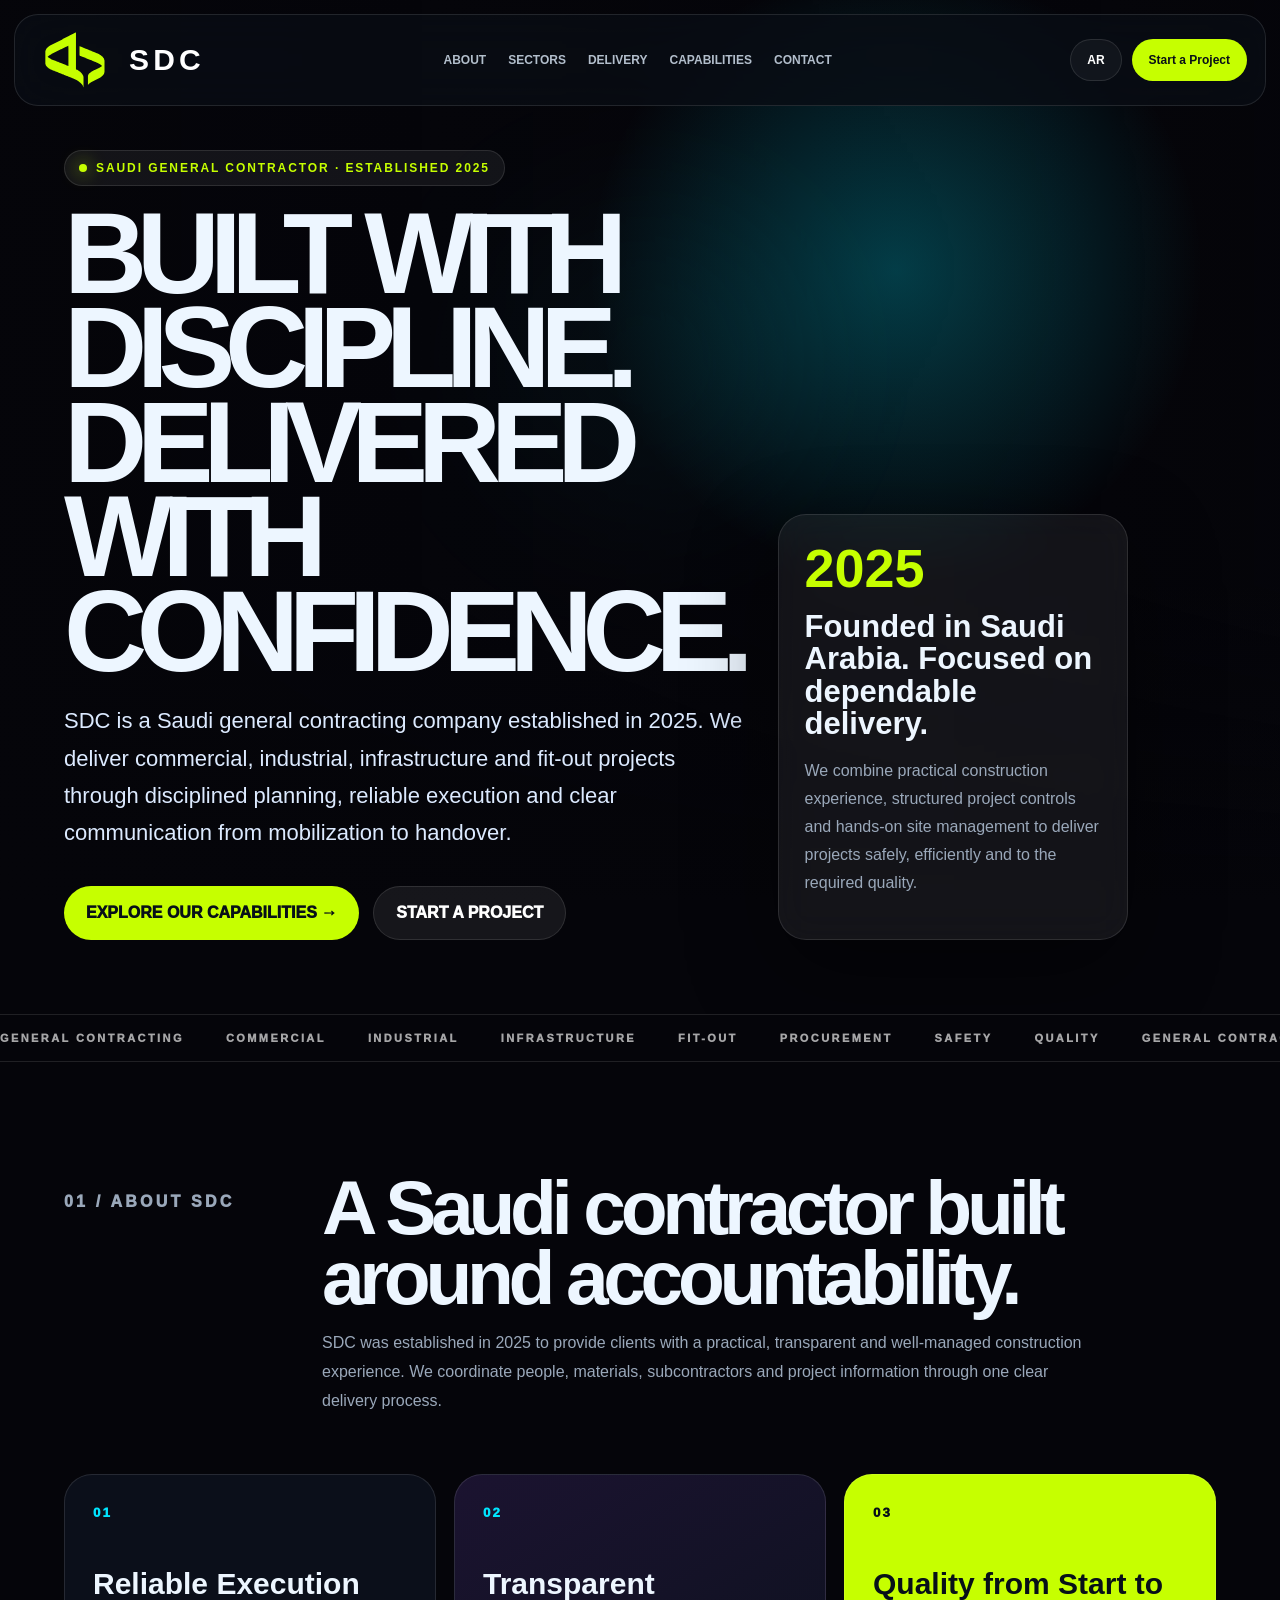
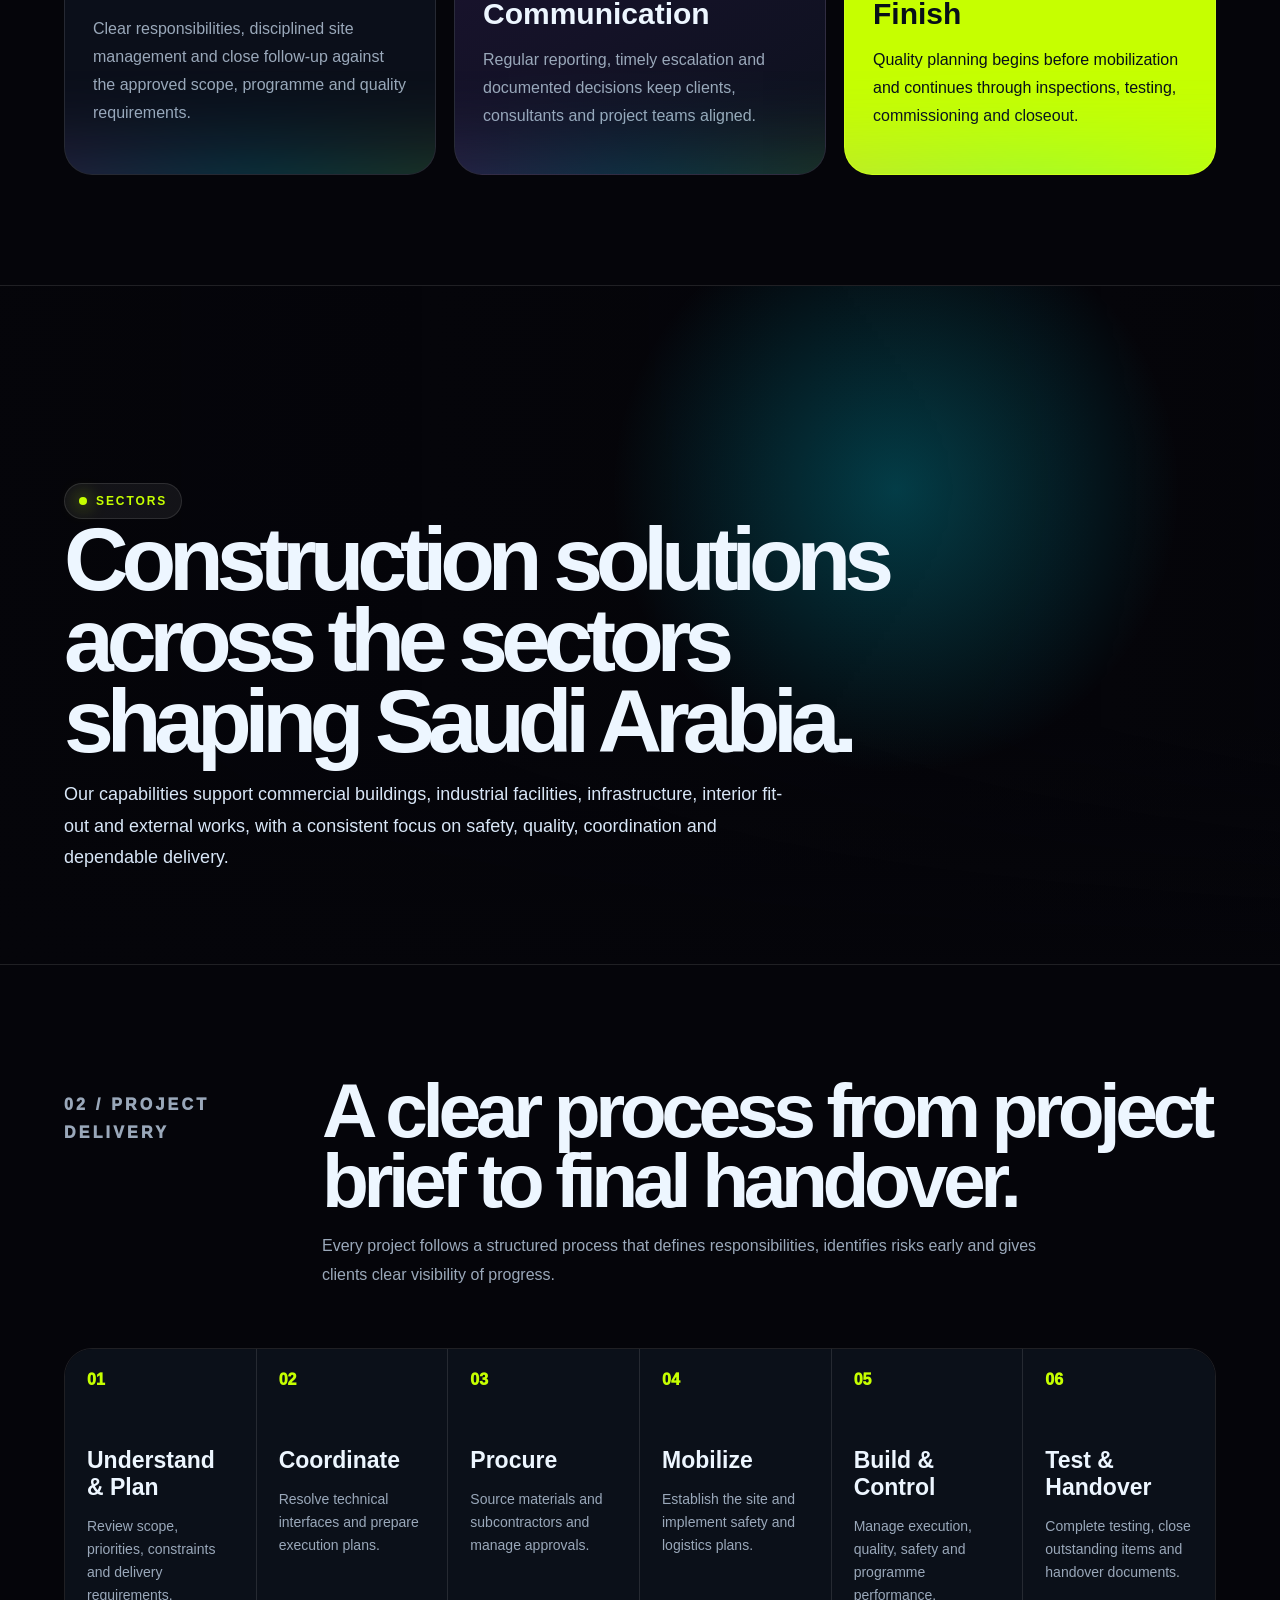
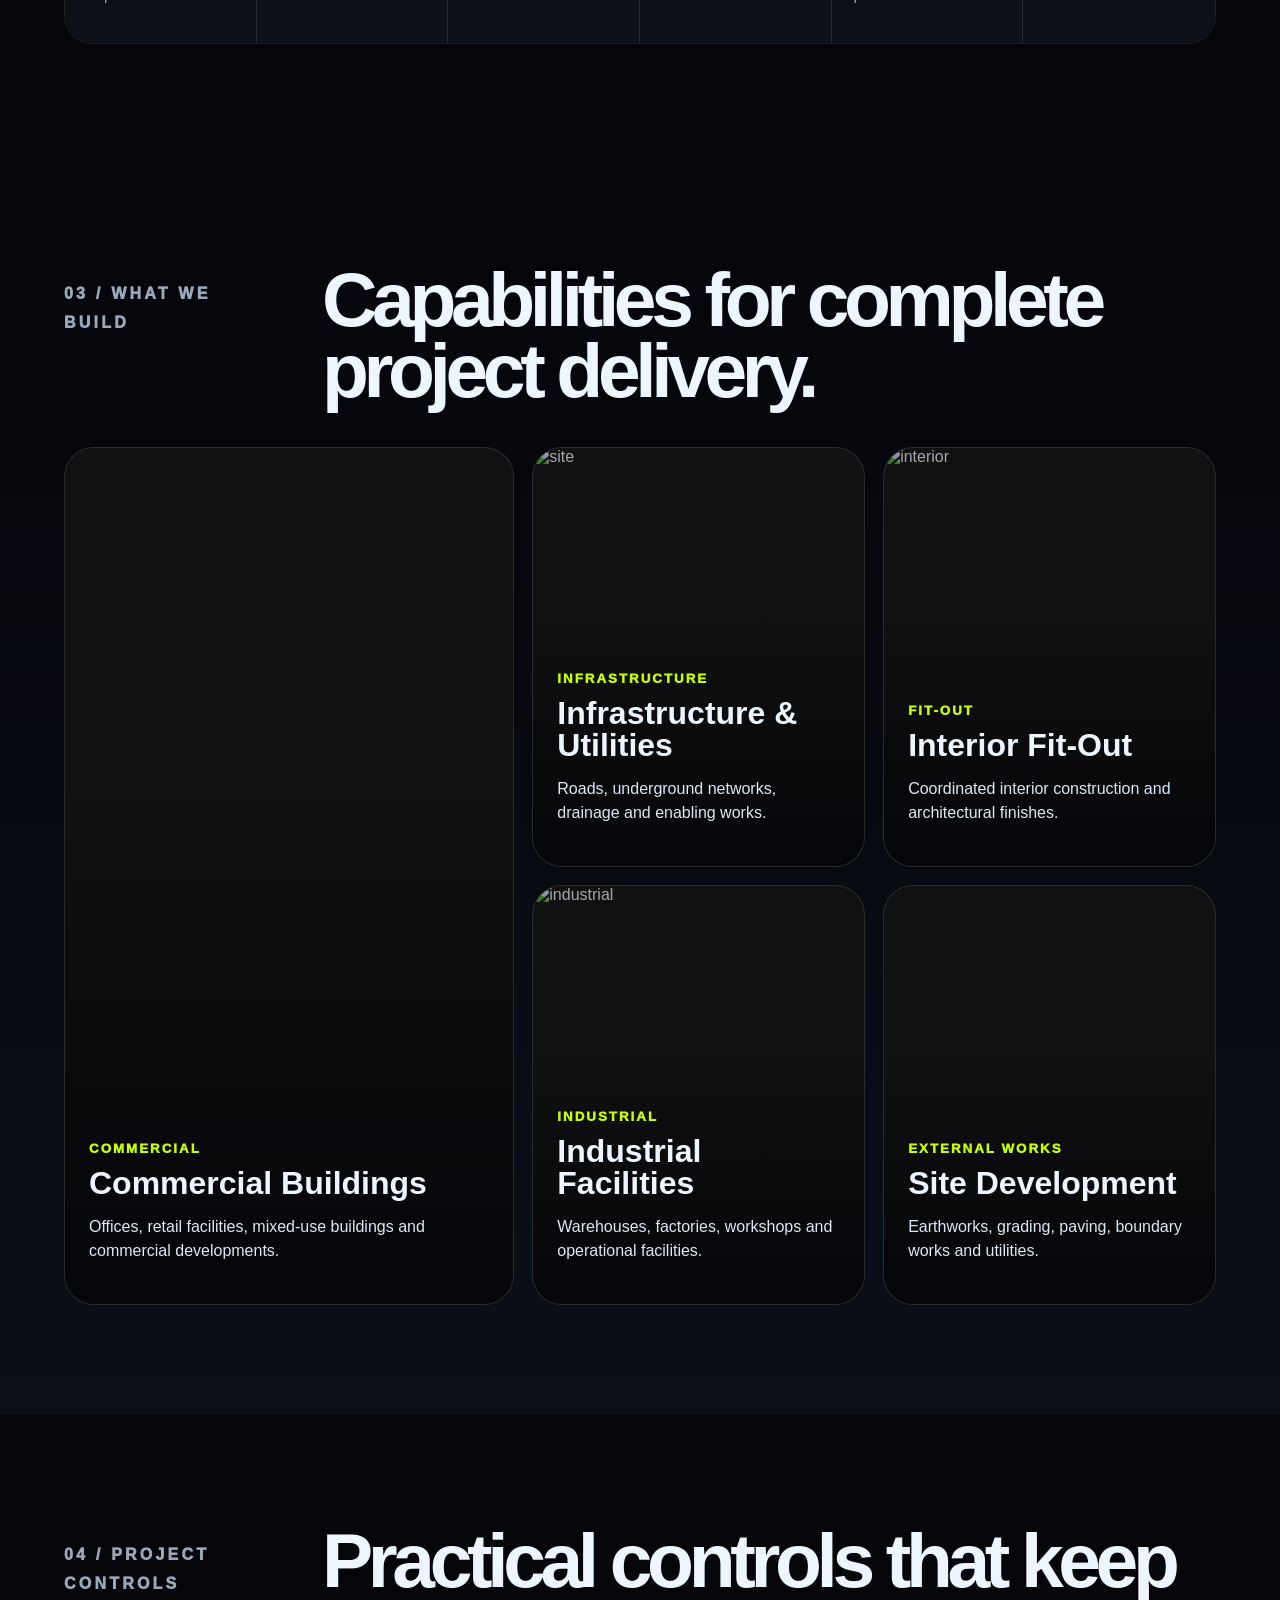
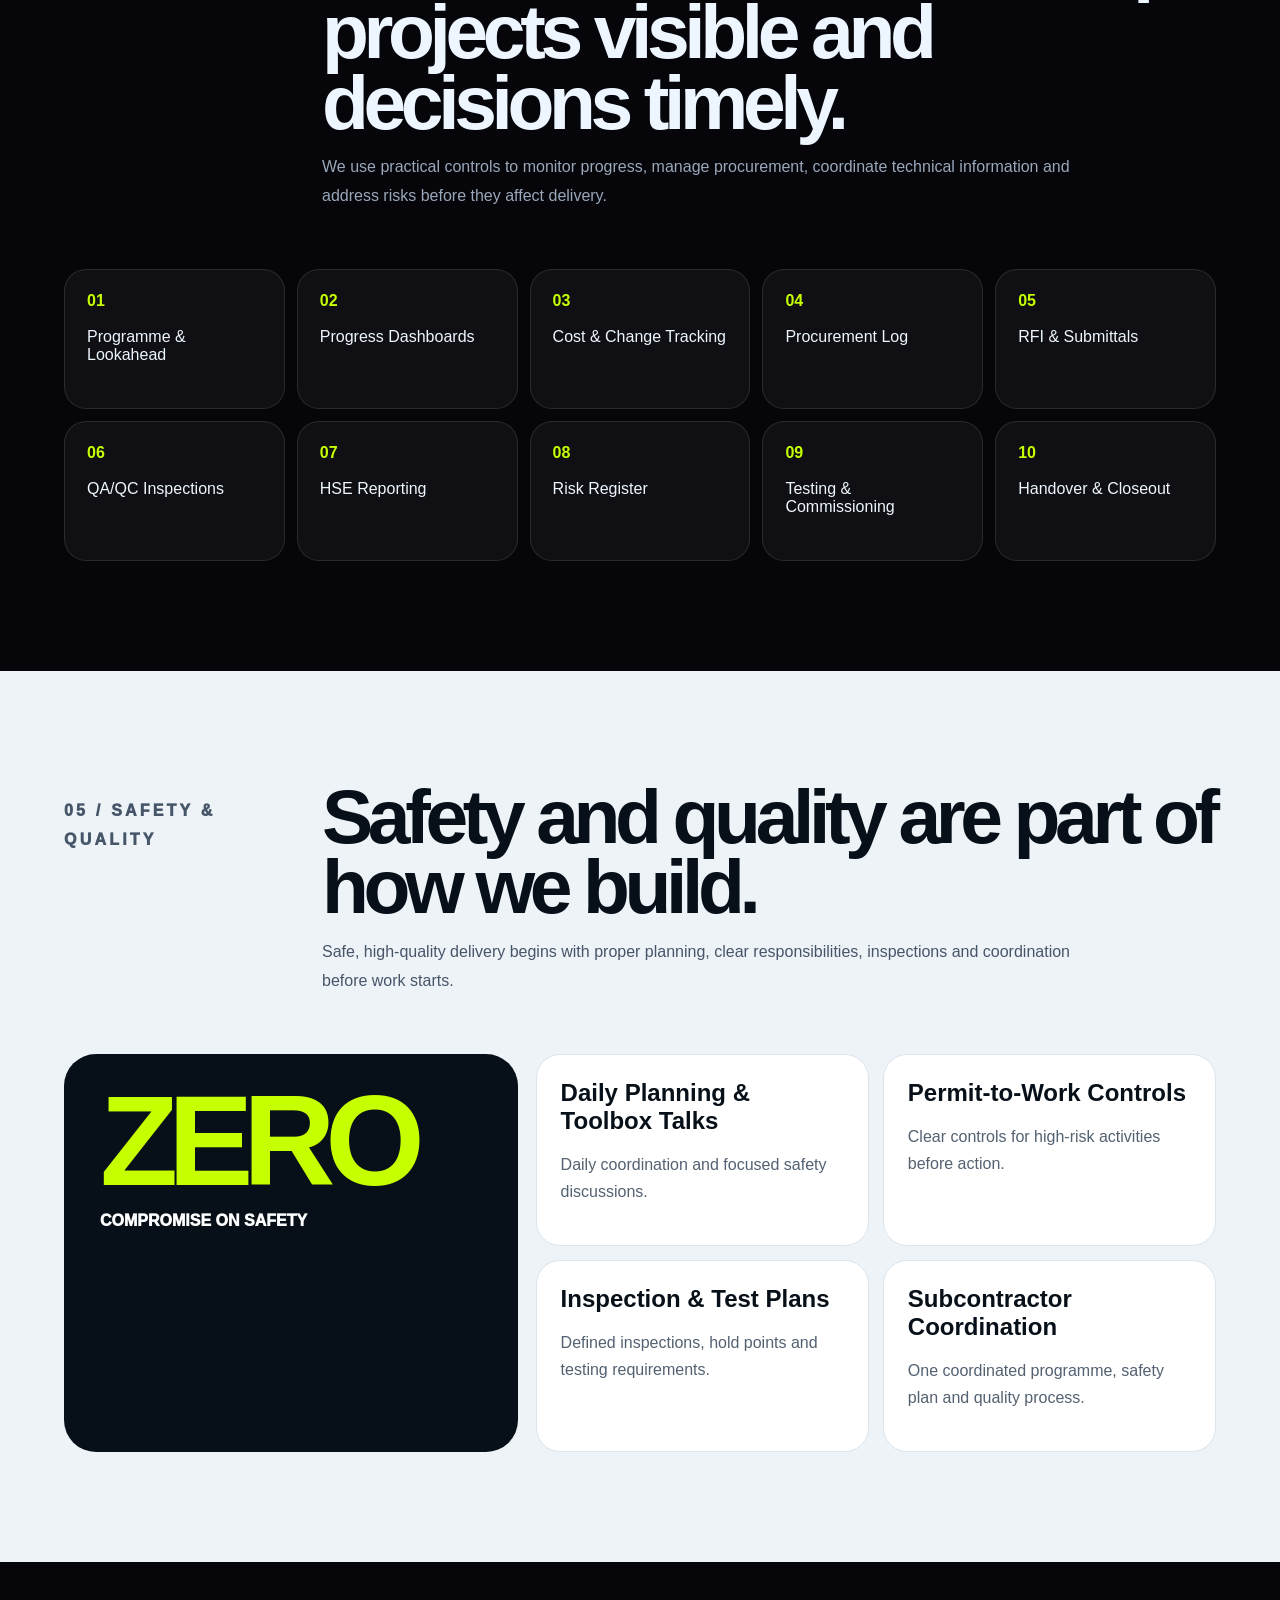
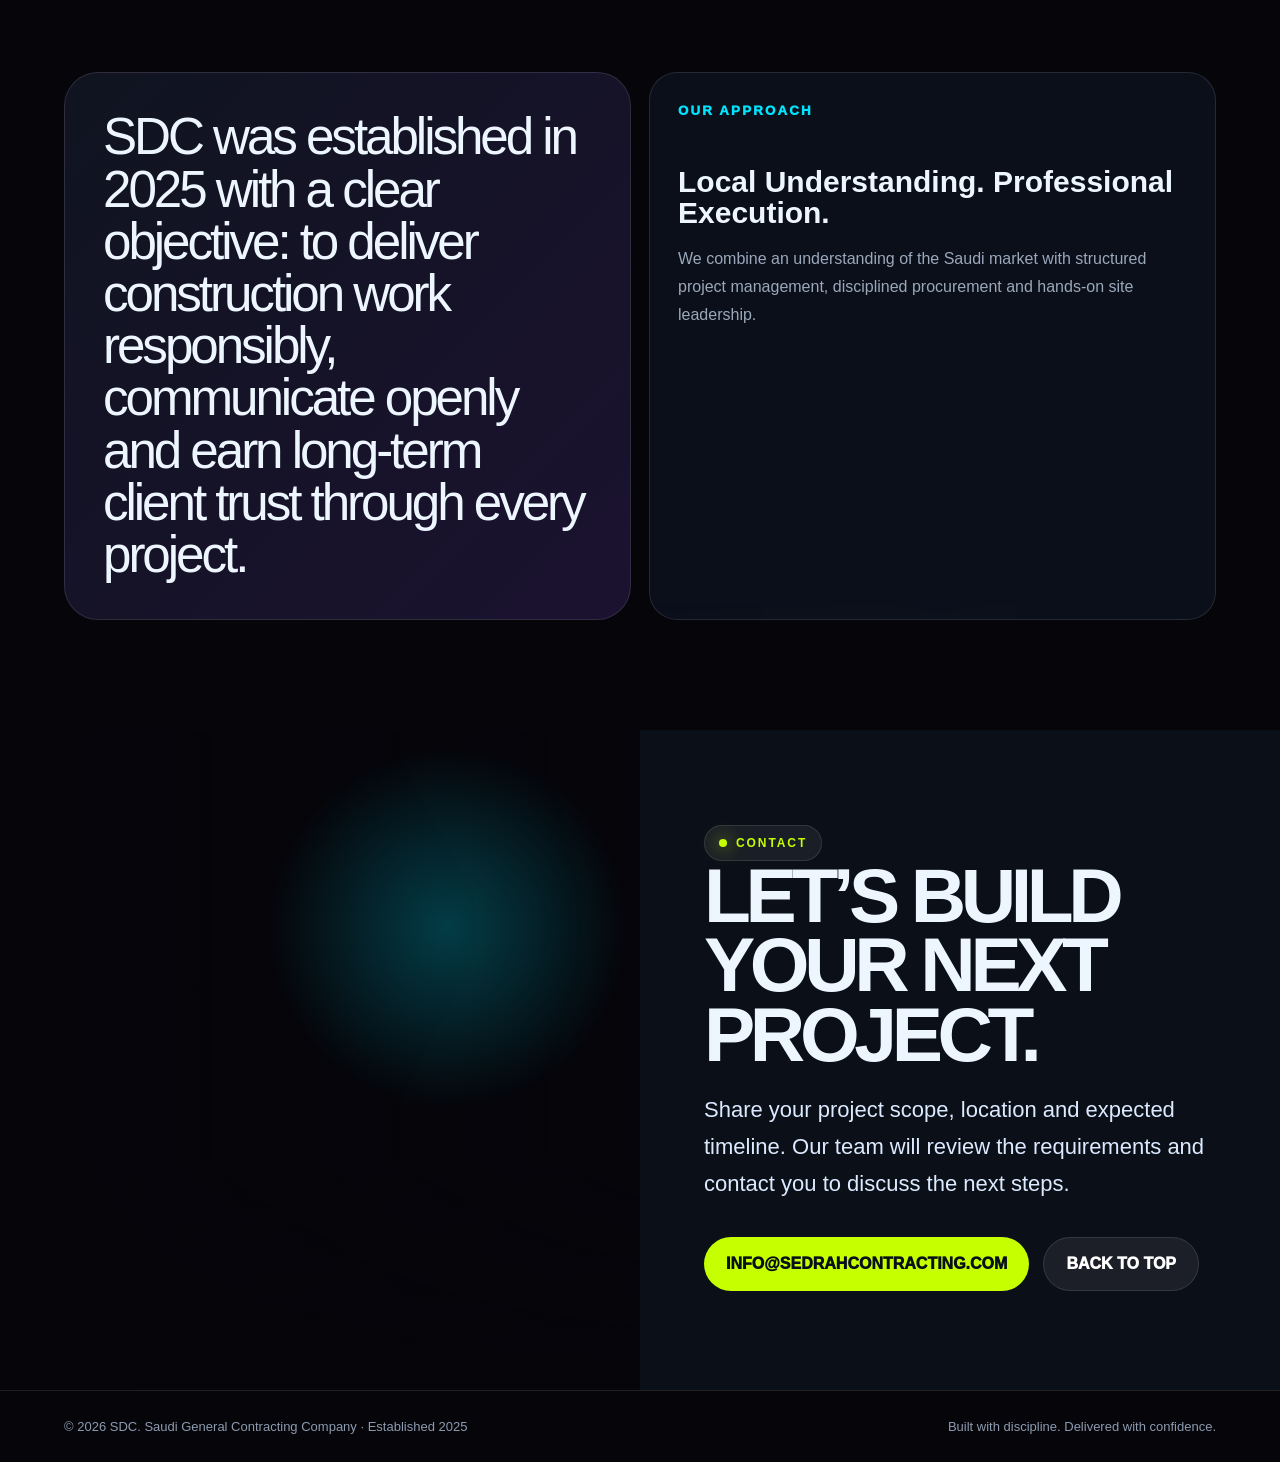
==== commit 616b0faa: "Apply approved bilingual Saudi contractor content" ====
--- a/index.html
+++ b/index.html
@@ -3,27 +3,27 @@
 <head>
 <meta charset="utf-8">
 <meta name="viewport" content="width=device-width,initial-scale=1">
-<title>SDC Sedrah Contracting | Next-Gen General Contracting</title>
-<meta name="description" content="SDC Sedrah Contracting — a next-generation general contracting company.">
+<title>SDC | Saudi General Contracting Company</title>
+<meta name="description" content="SDC is a Saudi general contracting company established in 2025, delivering commercial, industrial, infrastructure and fit-out projects with a focus on safety, quality and reliable execution.">
 <style>
 :root{--void:#05050a;--panel:#101420;--line:#ffffff1c;--text:#edf6ff;--muted:#9aa8ba;--acid:#c6ff00;--cyan:#00e5ff;--pink:#ff3df2;--orange:#ff6a00;--pad:clamp(22px,5vw,82px)}*{box-sizing:border-box}html{scroll-behavior:smooth}body{margin:0;background:var(--void);color:var(--text);font-family:Inter,Arial,Helvetica,sans-serif;overflow-x:hidden}body.rtl{direction:rtl;font-family:Tahoma,Arial,sans-serif}a{text-decoration:none;color:inherit}button,input,textarea{font:inherit}img,video{display:block;max-width:100%}.orb{position:fixed;width:520px;height:520px;border-radius:50%;background:radial-gradient(circle,var(--cyan),transparent 62%);filter:blur(55px);opacity:.18;left:var(--mx,50vw);top:var(--my,40vh);transform:translate(-50%,-50%);pointer-events:none;z-index:0}.nav{position:fixed;inset:14px 14px auto;z-index:50;display:flex;align-items:center;justify-content:space-between;padding:12px 18px;border:1px solid var(--line);background:#090d14cc;backdrop-filter:blur(22px);border-radius:24px}.brand{display:flex;align-items:center;gap:12px}.brandLogo{width:84px;height:66px;object-fit:contain}.brandName{color:#fff;font-size:30px;font-weight:900;letter-spacing:.14em;line-height:1}.logo{width:46px;height:46px;border-radius:16px;background:linear-gradient(135deg,var(--acid),var(--cyan));position:relative;box-shadow:0 0 38px #00e5ff55}.logo:after{content:"";position:absolute;inset:11px;border:5px solid #05050a;border-right-color:transparent;border-radius:6px}.brand b{font-size:22px;letter-spacing:.16em}.brand small{display:block;color:var(--muted);font-size:10px;letter-spacing:.22em;font-weight:900}.links{display:flex;gap:22px;font-size:12px;text-transform:uppercase;font-weight:900;color:#d8e6f5}.links a{opacity:.82}.links a:hover{color:var(--acid);opacity:1}.navActions{display:flex;gap:10px}.chip,.lang{border:1px solid var(--line);background:#ffffff0b;color:#fff;border-radius:999px;padding:13px 16px;font-weight:900;font-size:12px;cursor:pointer}.chip{background:var(--acid);color:#091017;border-color:transparent}.section{position:relative;z-index:1;padding:110px var(--pad)}.hero{min-height:100vh;display:grid;align-items:end;overflow:hidden}.bgVideo{position:absolute;inset:0;width:100%;height:100%;object-fit:cover;opacity:.55;filter:saturate(1.05) contrast(1.15) brightness(.65)}.hero:after,.videoBand:after,.cinema:after{content:"";position:absolute;inset:0;background:radial-gradient(circle at 70% 30%,#00e5ff40,transparent 28%),linear-gradient(90deg,#05050afa,#05050ab5 50%,#05050a48),linear-gradient(0deg,#05050a 0%,transparent 35%)}.heroInner{position:relative;z-index:3;padding:150px var(--pad) 74px;display:grid;grid-template-columns:1.2fr .8fr;gap:34px;align-items:end}.tag{display:inline-flex;gap:9px;align-items:center;padding:10px 14px;border:1px solid var(--line);border-radius:999px;background:#ffffff10;color:var(--acid);font-weight:900;font-size:12px;text-transform:uppercase;letter-spacing:.16em}.tag:before{content:"";width:8px;height:8px;background:var(--acid);border-radius:50%;box-shadow:0 0 18px var(--acid)}h1{font-size:clamp(54px,9vw,134px);line-height:.82;letter-spacing:-.09em;margin:20px 0 24px;max-width:1100px}.lead{font-size:clamp(17px,2vw,22px);line-height:1.7;color:#dceaff;max-width:760px}.heroBtns{display:flex;gap:14px;flex-wrap:wrap;margin-top:34px}.btn{display:inline-flex;gap:12px;align-items:center;padding:17px 22px;border-radius:999px;background:var(--acid);color:#071018;font-weight:1000;text-transform:uppercase}.btn.ghost{background:#ffffff12;color:#fff;border:1px solid var(--line)}.glass{background:#ffffff10;border:1px solid var(--line);backdrop-filter:blur(18px);box-shadow:0 30px 90px #0007}.launch{padding:26px;border-radius:28px}.launch strong{font-size:54px;line-height:1;display:block;color:var(--acid)}.launch h3{font-size:31px;line-height:1.05;margin:16px 0 10px}.launch p,.muted{color:var(--muted);line-height:1.75}.marquee{position:relative;z-index:3;overflow:hidden;border-top:1px solid var(--line);border-bottom:1px solid var(--line);background:#05050acc}.marquee div{display:flex;gap:42px;min-width:max-content;animation:mar 26s linear infinite;padding:17px 0}.marquee span{font-weight:1000;color:#ffffffa5;letter-spacing:.22em;font-size:11px}@keyframes mar{to{transform:translateX(-50%)}}.head{display:grid;grid-template-columns:210px 1fr;gap:48px;margin-bottom:42px}.num{color:var(--acid);font-size:12px;letter-spacing:.2em;font-weight:1000}.head h2,.wideTitle{font-size:clamp(42px,6vw,92px);line-height:.92;letter-spacing:-.07em;margin:0}.head p{color:var(--muted);line-height:1.8;font-size:16px;max-width:760px}.grid{display:grid;gap:18px}.grid3{grid-template-columns:repeat(3,1fr)}.grid4{grid-template-columns:repeat(4,1fr)}.card{border:1px solid var(--line);border-radius:28px;padding:28px;background:#0d121ddd;min-height:300px;position:relative;overflow:hidden;transition:.35s}.card:before{content:"";position:absolute;inset:auto -40% -35% -40%;height:120px;background:linear-gradient(90deg,var(--pink),var(--cyan),var(--acid));filter:blur(45px);opacity:.22}.card:hover{transform:translateY(-8px);border-color:#ffffff45}.card small{color:var(--cyan);letter-spacing:.16em;font-weight:1000;text-transform:uppercase}.card h3{font-size:30px;line-height:1.02;margin:48px 0 12px}.card p{color:var(--muted);line-height:1.75}.card.hot{background:linear-gradient(150deg,#1b1330,#0c111d)}.card.acid{background:var(--acid);color:#071018}.card.acid small,.card.acid p{color:#071018}.videoBand{position:relative;min-height:680px;display:grid;align-items:end;overflow:hidden;border-top:1px solid var(--line);border-bottom:1px solid var(--line)}.videoCopy{position:relative;z-index:2;padding:0 var(--pad) 72px;max-width:1050px}.videoCopy h2{font-size:clamp(50px,7vw,110px);line-height:.9;letter-spacing:-.08em;margin:0 0 18px}.videoCopy p{max-width:720px;color:#d8e6f7;line-height:1.75;font-size:18px}.timeline{counter-reset:s;display:grid;grid-template-columns:repeat(6,1fr);border:1px solid var(--line);border-radius:28px;overflow:hidden}.step{min-height:250px;padding:22px;border-right:1px solid var(--line);background:#0b1019}.step:last-child{border-right:0}.step:before{counter-increment:s;content:"0" counter(s);color:var(--acid);font-weight:1000}.step h3{font-size:23px;margin:58px 0 10px}.step p{color:var(--muted);line-height:1.65;font-size:14px}.projects{background:linear-gradient(180deg,#05050a,#0b0f18)}.projectGrid{display:grid;grid-template-columns:1.15fr .85fr .85fr;gap:18px}.project{position:relative;min-height:420px;border-radius:30px;overflow:hidden;border:1px solid var(--line);background:#111}.project.big{grid-row:span 2}.project video,.project img{position:absolute;inset:0;width:100%;height:100%;object-fit:cover;filter:brightness(.68) saturate(1.1)}.project:after{content:"";position:absolute;inset:0;background:linear-gradient(0deg,#05050af2,transparent 62%)}.project div{position:absolute;z-index:2;left:24px;right:24px;bottom:24px}.project small{color:var(--acid);font-weight:1000;letter-spacing:.15em;text-transform:uppercase}.project h3{font-size:32px;line-height:1;margin:10px 0}.project p{color:#dce8f5;line-height:1.55}.toolWall{display:grid;grid-template-columns:repeat(5,1fr);gap:12px}.tool{border:1px solid var(--line);border-radius:22px;background:#ffffff0b;padding:22px;min-height:140px}.tool b{color:var(--acid);display:block;margin-bottom:18px}.safety{background:#eef3f8;color:#071018}.safety .num{color:#ff4d00}.safety .head p{color:#475569}.safetyCards{display:grid;grid-template-columns:.8fr 1.2fr;gap:18px}.zero{border-radius:32px;background:#071018;color:#fff;padding:36px}.zero strong{font-size:clamp(68px,10vw,140px);line-height:.8;color:var(--acid);letter-spacing:-.08em}.zero span{display:block;margin-top:20px;font-weight:1000;text-transform:uppercase}.miniGrid{display:grid;grid-template-columns:repeat(2,1fr);gap:14px}.mini{background:#fff;border:1px solid #dce4ec;border-radius:24px;padding:24px}.mini h3{font-size:24px;margin:0 0 10px}.mini p{color:#536171;line-height:1.7}.founder{display:grid;grid-template-columns:1fr 1fr;gap:18px}.quote{border-radius:34px;background:linear-gradient(135deg,#101420,#1b1230);padding:38px;border:1px solid var(--line)}.quote p{font-size:clamp(30px,4vw,58px);line-height:1.02;letter-spacing:-.06em;margin:0}.contact{display:grid;grid-template-columns:1fr 1fr;min-height:660px}.contact .cinema{position:relative;overflow:hidden}.contactCopy{padding:95px var(--pad);background:#0b0f18}.contactCopy h2{font-size:clamp(44px,6vw,88px);line-height:.9;letter-spacing:-.07em;margin:0 0 18px}.form{padding:95px var(--pad);background:#eef3f8;color:#071018}.field{display:grid;gap:7px;margin-bottom:14px}.field label{font-size:12px;text-transform:uppercase;font-weight:1000;color:#536171}.field input,.field textarea{padding:16px;border:1px solid #cbd5e1;background:#fff;color:#111;border-radius:16px}.field textarea{min-height:130px}footer{position:relative;z-index:1;display:flex;justify-content:space-between;gap:20px;padding:28px var(--pad);background:#05050a;color:#8d9bb0;border-top:1px solid var(--line);font-size:13px}.reveal{opacity:0;transform:translateY(34px);transition:.8s cubic-bezier(.16,1,.3,1)}.reveal.show{opacity:1;transform:none}@media(max-width:1050px){.links{display:none}.heroInner,.head,.contact,.founder,.safetyCards{grid-template-columns:1fr}.grid3,.grid4,.timeline,.projectGrid,.toolWall{grid-template-columns:1fr 1fr}.step:nth-child(even){border-right:0}.project.big{grid-row:auto}}@media(max-width:650px){.nav{inset:8px}.brandLogo{width:68px;height:56px}.brandName{font-size:25px;letter-spacing:.12em}.chip{display:none}.heroInner{padding:125px 22px 54px}.section,.contactCopy,.form{padding-left:22px;padding-right:22px}.grid3,.grid4,.timeline,.projectGrid,.toolWall,.miniGrid{grid-template-columns:1fr}h1{font-size:56px}.head h2,.wideTitle{font-size:44px}.videoBand{min-height:560px}.brand small{display:none}footer{flex-direction:column}.launch strong{font-size:44px}}
 </style>
 <link rel="icon" href="sdc-favicon.svg" type="image/svg+xml"></head>
 <body>
 <div class="orb"></div>
-<header class="nav"><a class="brand" href="#top" aria-label="SDC home"><img class="brandLogo" src="sdc-logo.svg" alt="SDC logo"><span class="brandName">SDC</span></a><nav class="links"><a href="#about">Signal</a><a href="#markets">Markets</a><a href="#delivery">Ops</a><a href="#projects">Work</a><a href="#contact">Contact</a></nav><div class="navActions"><button class="lang" id="lang">AR</button><a class="chip" href="#contact">Launch a Build</a></div></header>
+<header class="nav"><a class="brand" href="#top" aria-label="SDC home"><img class="brandLogo" src="sdc-logo.svg" alt="SDC logo"><span class="brandName">SDC</span></a><nav class="links"><a href="#about" data-ar="عن الشركة">About</a><a href="#markets" data-ar="القطاعات">Sectors</a><a href="#delivery" data-ar="منهجية التنفيذ">Delivery</a><a href="#projects" data-ar="القدرات">Capabilities</a><a href="#contact" data-ar="تواصل معنا">Contact</a></nav><div class="navActions"><button class="lang" id="lang">AR</button><a class="chip" href="#contact" data-ar="ابدأ مشروعك">Start a Project</a></div></header>
 <main id="top">
-<section class="hero"><video class="bgVideo" autoplay muted loop playsinline poster="https://images.unsplash.com/photo-1503387762-592deb58ef4e?auto=format&fit=crop&w=1800&q=80"><source src="https://commons.wikimedia.org/wiki/Special:Redirect/file/Men_at_work_in_building_site.webm" type="video/webm"></video><div class="heroInner"><div class="reveal"><span class="tag" data-ar="شركة مقاولات تأسست 2026">built in 2026 for the next decade</span><h1 data-ar="مقاولات بجيل جديد. تنفيذ سريع. حضور مجنون.">Not your father’s contractor. A next-gen build company.</h1><p class="lead" data-ar="SDC شركة مقاولات عامة حديثة جداً: تفكر مثل شركة تقنية، وتنفذ بانضباط موقع، وتقدم نفسها بلغة فيديو وحركة وبيانات ومخرجات واضحة للمالك والمطور والاستشاري.">SDC Sedrah Contracting is a next-generation general contracting company with a tech-studio attitude, field discipline, cinematic presentation, live project language and a delivery system made for owners, developers and consultants.</p><div class="heroBtns"><a class="btn" href="#projects">See the energy →</a><a class="btn ghost" href="#delivery">Delivery OS</a></div></div><aside class="launch glass reveal"><strong>2026</strong><h3 data-ar="مولودة رقمياً، ومصممة للموقع الحقيقي.">Born digital. Built for the jobsite.</h3><p data-ar="هوية جديدة بالكامل: داكنة، نيونية، سريعة، مليئة بالفيديوهات، وقريبة من لغة جيل Z بدون فقدان جدية المقاولات.">Dark, neon, fast, video-first and Gen-Z sharp — without losing construction credibility.</p></aside></div></section>
-<div class="marquee"><div><span>CONCRETE</span><span>STEEL</span><span>FIT-OUT</span><span>INFRASTRUCTURE</span><span>PROCUREMENT</span><span>SAFETY</span><span>AI CONTROL</span><span>CONCRETE</span><span>STEEL</span><span>FIT-OUT</span><span>INFRASTRUCTURE</span><span>PROCUREMENT</span><span>SAFETY</span><span>AI CONTROL</span></div></div>
-<section class="section" id="about"><div class="head reveal"><p class="num">01 / SIGNAL</p><div><h2 data-ar="شركة جديدة، لكن ليست ضعيفة. هوية تقول إننا نعرف ماذا نفعل.">A young company with a heavyweight signal.</h2><p data-ar="الموقع لا يحاول أن يبدو قديماً. بالعكس: يعرض SDC كشركة مقاولات عامة حديثة، تستخدم الأدوات الحديثة، تقارير ذكية، فيديوهات، إدارة مخاطر، ومشتريات منضبطة كجزء من قوتها." >The site positions SDC Sedrah Contracting as a modern general contractor using modern tools, smart reporting, video-first communication, risk controls and procurement discipline as its edge.</p></div></div><div class="grid grid3"><article class="card reveal"><small>01</small><h3 data-ar="هوية Gen Z قوية">Gen-Z brand energy</h3><p data-ar="جرأة، تباين عالي، ألوان نيون، حركة، وخطاب مباشر." >Bold contrast, neon accents, motion, video and direct language.</p></article><article class="card hot reveal"><small>02</small><h3 data-ar="جدية أمريكية">American-grade clarity</h3><p data-ar="أقسام واضحة: أسواق، قدرات، سلامة، تسليم، مشتريات، وناس." >Clear sections for markets, capability, safety, delivery, supply chain and people.</p></article><article class="card acid reveal"><small>03</small><h3 data-ar="موقع يبيع الثقة">Trust that sells</h3><p data-ar="كل شاشة هدفها أن تقول للعميل: هذا الفريق منظم، سريع، ومختلف." >Every screen says the team is organized, fast and different.</p></article></div></section>
-<section class="videoBand" id="markets"><video class="bgVideo" autoplay muted loop playsinline poster="https://images.unsplash.com/photo-1486406146926-c627a92ad1ab?auto=format&fit=crop&w=1800&q=80"><source src="https://commons.wikimedia.org/wiki/Special:Redirect/file/Road_Construction.webm" type="video/webm"></video><div class="videoCopy reveal"><span class="tag">markets</span><h2 data-ar="نبني حيث يحتاج السوق إلى سرعة ووضوح وقوة حضور.">We build where speed, clarity and presence matter.</h2><p data-ar="مبانٍ تجارية، بنية تحتية، صناعي، تشطيبات، تطوير عقاري، وحزم EPC صغيرة ومتوسطة — كلها معروضة بنفس لغة الشركات الكبيرة لكن باندفاع شركة جديدة." >Commercial buildings, infrastructure, industrial facilities, fit-out, real estate and focused EPC packages — presented with big-company clarity and new-company hunger.</p></div></section>
-<section class="section" id="delivery"><div class="head reveal"><p class="num">02 / DELIVERY OS</p><div><h2 data-ar="نظام تنفيذ، وليس مجرد عمالة ومعدات.">A delivery operating system, not random execution.</h2><p data-ar="كل مشروع يمر عبر مراحل واضحة تجعل المالك يعرف ماذا يحدث، ولماذا، وما القرار القادم." >Each project follows a readable operating sequence so owners understand what is happening, why it matters and what decision comes next.</p></div></div><div class="timeline"><article class="step reveal"><h3>Brief</h3><p>Define scope, success metrics and critical constraints.</p></article><article class="step reveal"><h3>Design Sync</h3><p>Close technical gaps before they become site delays.</p></article><article class="step reveal"><h3>Buyout</h3><p>Vendor strategy, comparisons and long-lead planning.</p></article><article class="step reveal"><h3>Mobilize</h3><p>Site setup, HSE plan, access, permits and controls.</p></article><article class="step reveal"><h3>Build</h3><p>Daily site rhythm, QA/QC gates and progress dashboards.</p></article><article class="step reveal"><h3>Handover</h3><p>Snagging, closeout files, manuals and client confidence.</p></article></div></section>
-<section class="section projects" id="projects"><div class="head reveal"><p class="num">03 / VIDEO WORK</p><div><h2 data-ar="كل مشروع يظهر كفيديو كيس ستادي، مو كرت عادي.">Every project feels like a moving case study.</h2></div></div><div class="projectGrid"><article class="project big reveal"><video autoplay muted loop playsinline poster="https://images.unsplash.com/photo-1486406146926-c627a92ad1ab?auto=format&fit=crop&w=1200&q=80"><source src="https://commons.wikimedia.org/wiki/Special:Redirect/file/Men_at_work_in_building_site.webm" type="video/webm"></video><div><small>commercial</small><h3 data-ar="مباني تجارية حديثة">New Commercial Assets</h3><p data-ar="واجهات، MEP، تشطيبات، وتسليم مرحلي واضح." >Facade, MEP, finishes and phased handover.</p></div></article><article class="project reveal"><img src="https://images.unsplash.com/photo-1504307651254-35680f356dfd?auto=format&fit=crop&w=1000&q=80" alt="site"><div><small>infrastructure</small><h3>Roads + Utilities</h3><p>Enabling works with visible control.</p></div></article><article class="project reveal"><img src="https://images.unsplash.com/photo-1590992736339-4f617bc8125f?auto=format&fit=crop&w=1000&q=80" alt="interior"><div><small>fit-out</small><h3>Executive Interiors</h3><p>Fast, polished, well-sequenced spaces.</p></div></article><article class="project reveal"><img src="https://images.unsplash.com/photo-1541976590-713941681591?auto=format&fit=crop&w=1000&q=80" alt="industrial"><div><small>industrial</small><h3>Operational Facilities</h3><p>Warehouses, factories and service buildings.</p></div></article><article class="project reveal"><video autoplay muted loop playsinline poster="https://images.unsplash.com/photo-1565008447742-97f6f38c985c?auto=format&fit=crop&w=1000&q=80"><source src="https://commons.wikimedia.org/wiki/Special:Redirect/file/Road_Construction.webm" type="video/webm"></video><div><small>sitework</small><h3>Field Motion</h3><p>Earthworks, logistics and moving progress.</p></div></article></div></section>
-<section class="section"><div class="head reveal"><p class="num">04 / MODERN TOOLS</p><div><h2 data-ar="الأدوات الحديثة جزء من الصورة، مش رفاهية.">Modern tools are part of the product.</h2><p data-ar="هذه النسخة تقدم الشركة كفريق يستخدم Dashboards، تقارير أسبوعية، تتبع مشتريات، صور وفيديو موقع، ونظام قرارات واضح." >The site frames SDC as a team using dashboards, weekly reporting, procurement tracking, site video and decision clarity.</p></div></div><div class="toolWall"><div class="tool reveal"><b>01</b>Live dashboards</div><div class="tool reveal"><b>02</b>Drone-ready reporting</div><div class="tool reveal"><b>03</b>QR site logs</div><div class="tool reveal"><b>04</b>Procurement tracker</div><div class="tool reveal"><b>05</b>HSE observations</div><div class="tool reveal"><b>06</b>Lookahead planning</div><div class="tool reveal"><b>07</b>Cost pulse</div><div class="tool reveal"><b>08</b>Client portal ready</div><div class="tool reveal"><b>09</b>Digital closeout</div><div class="tool reveal"><b>10</b>AI-ready workflow</div></div></section>
-<section class="section safety"><div class="head reveal"><p class="num">05 / SAFETY CULTURE</p><div><h2 data-ar="الشكل مجنون، لكن السلامة جدية جداً.">The look is wild. The safety culture is serious.</h2><p data-ar="شركات 2026 لا تبيع صور جميلة فقط. يجب أن تظهر أن عندها نظام سلامة، جودة، وتصعيد واضح للمخاطر." >A 2026 contractor cannot sell visuals alone. It must show safety, quality and escalation discipline.</p></div></div><div class="safetyCards"><div class="zero reveal"><strong>ZERO</strong><span data-ar="عقلية منع الحوادث">incident mindset</span></div><div class="miniGrid"><article class="mini reveal"><h3>Daily HSE drops</h3><p>Short, visual safety moments tied to actual site work.</p></article><article class="mini reveal"><h3>Permit rhythm</h3><p>Hot works, lifting, isolation and access controlled before action.</p></article><article class="mini reveal"><h3>QA gates</h3><p>Hold points, checklists and approval logic at every phase.</p></article><article class="mini reveal"><h3>Subcontractor sync</h3><p>Everyone works inside one operating language.</p></article></div></div></section>
-<section class="section"><div class="founder"><div class="quote reveal"><p data-ar="تأسسنا في 2026 لنثبت أن شركة مقاولات جديدة يمكن أن تبدو أذكى، أسرع، وأوضح من الشركات التقليدية.">Founded in 2026 to prove a new contractor can look sharper, move faster and communicate better than the old guard.</p></div><div class="card reveal"><small>people</small><h3 data-ar="شباب، موقع، نظام، وثقة.">Young energy. Field discipline. System first.</h3><p data-ar="الفريق يظهر كجيل جديد من مهندسي الموقع والمشتريات والتحكم بالمشروع، لا كمجموعة تقليدية تنتظر المشاكل." >The team is presented as a new generation of engineers, procurement leads and project controllers, not a traditional crew waiting for problems.</p></div></div></section>
-<section class="contact" id="contact"><div class="cinema"><video class="bgVideo" autoplay muted loop playsinline poster="https://images.unsplash.com/photo-1541888946425-d81bb19240f5?auto=format&fit=crop&w=1600&q=80"><source src="https://commons.wikimedia.org/wiki/Special:Redirect/file/Men_at_work_in_building_site.webm" type="video/webm"></video></div><div class="contactCopy reveal"><span class="tag">start</span><h2 data-ar="خلّي أول انطباع عن الشركة يصدم العميل صح.">Make the first impression impossible to ignore.</h2><p class="lead" data-ar="هذه الصفحة جاهزة كملف واحد على GitHub Pages أو Hostinger. لا loader، لا ملفات خارجية، وحركات خفيفة تشتغل مباشرة." >This is one self-contained page for GitHub Pages or Hostinger: no loader, no external CSS, no external JS, and smooth interactions.</p><div class="heroBtns"><a class="btn" href="mailto:info@sedrahcontracting.com">info@sedrahcontracting.com</a><a class="btn ghost" href="#top">Back to top</a></div></div></section>
-</main><footer><span>© 2026 SDC Sedrah Contracting</span><span>General contracting · built for the next generation</span></footer>
+<section class="hero"><video class="bgVideo" autoplay muted loop playsinline poster="https://images.unsplash.com/photo-1503387762-592deb58ef4e?auto=format&fit=crop&w=1800&q=80"><source src="https://commons.wikimedia.org/wiki/Special:Redirect/file/Men_at_work_in_building_site.webm" type="video/webm"></video><div class="heroInner"><div class="reveal"><span class="tag" data-ar="شركة مقاولات عامة سعودية · تأسست عام 2025">SAUDI GENERAL CONTRACTOR · ESTABLISHED 2025</span><h1 data-ar="نبني بانضباط. ونسلّم بثقة.">BUILT WITH DISCIPLINE. DELIVERED WITH CONFIDENCE.</h1><p class="lead" data-ar="SDC شركة مقاولات عامة سعودية تأسست عام 2025. ننفذ المشاريع التجارية والصناعية وأعمال البنية التحتية والتشطيبات، من خلال التخطيط المنضبط والتنفيذ الموثوق والتواصل الواضح منذ بدء المشروع وحتى التسليم.">SDC is a Saudi general contracting company established in 2025. We deliver commercial, industrial, infrastructure and fit-out projects through disciplined planning, reliable execution and clear communication from mobilization to handover.</p><div class="heroBtns"><a class="btn" href="#projects" data-ar="استعرض قدراتنا ←">Explore Our Capabilities →</a><a class="btn ghost" href="#contact" data-ar="ابدأ مشروعك">Start a Project</a></div></div><aside class="launch glass reveal"><strong>2025</strong><h3 data-ar="تأسسنا في المملكة. ونركز على التنفيذ الموثوق.">Founded in Saudi Arabia. Focused on dependable delivery.</h3><p data-ar="نجمع بين الخبرة العملية في التنفيذ وأنظمة التحكم بالمشاريع والإدارة الميدانية المباشرة، لتسليم الأعمال بأمان وكفاءة ووفق مستوى الجودة المطلوب.">We combine practical construction experience, structured project controls and hands-on site management to deliver projects safely, efficiently and to the required quality.</p></aside></div></section>
+<div class="marquee"><div><span>GENERAL CONTRACTING</span><span>COMMERCIAL</span><span>INDUSTRIAL</span><span>INFRASTRUCTURE</span><span>FIT-OUT</span><span>PROCUREMENT</span><span>SAFETY</span><span>QUALITY</span><span>GENERAL CONTRACTING</span><span>COMMERCIAL</span><span>INDUSTRIAL</span><span>INFRASTRUCTURE</span><span>FIT-OUT</span><span>PROCUREMENT</span><span>SAFETY</span><span>QUALITY</span></div></div>
+<section class="section" id="about"><div class="head reveal"><p class="num">01 / ABOUT SDC</p><div><h2 data-ar="شركة مقاولات سعودية تقوم على المسؤولية والالتزام.">A Saudi contractor built around accountability.</h2><p data-ar="تأسست SDC عام 2025 لتقديم تجربة تنفيذ عملية وواضحة ومنظمة للعملاء. ندير فرق العمل والمواد ومقاولي الباطن ومعلومات المشروع من خلال منهجية تنفيذ موحدة تساعد على اتخاذ القرارات مبكراً والسيطرة على المخاطر ومتابعة تقدم الأعمال بوضوح.">SDC was established in 2025 to provide clients with a practical, transparent and well-managed construction experience. We coordinate people, materials, subcontractors and project information through one clear delivery process.</p></div></div><div class="grid grid3"><article class="card reveal"><small>01</small><h3 data-ar="تنفيذ موثوق">Reliable Execution</h3><p data-ar="مسؤوليات واضحة، وإدارة منضبطة للموقع، ومتابعة مستمرة وفق نطاق المشروع والبرنامج الزمني ومتطلبات الجودة المعتمدة.">Clear responsibilities, disciplined site management and close follow-up against the approved scope, programme and quality requirements.</p></article><article class="card hot reveal"><small>02</small><h3 data-ar="تواصل واضح">Transparent Communication</h3><p data-ar="تقارير منتظمة، وتصعيد مبكر للمواضيع المؤثرة، وتوثيق للقرارات بما يحافظ على توافق جميع الأطراف.">Regular reporting, timely escalation and documented decisions keep clients, consultants and project teams aligned.</p></article><article class="card acid reveal"><small>03</small><h3 data-ar="جودة من البداية حتى التسليم">Quality from Start to Finish</h3><p data-ar="يبدأ التخطيط للجودة قبل مباشرة الأعمال ويستمر خلال الفحوصات والاختبارات وحتى التسليم النهائي.">Quality planning begins before mobilization and continues through inspections, testing, commissioning and closeout.</p></article></div></section>
+<section class="videoBand" id="markets"><video class="bgVideo" autoplay muted loop playsinline poster="https://images.unsplash.com/photo-1486406146926-c627a92ad1ab?auto=format&fit=crop&w=1800&q=80"><source src="https://commons.wikimedia.org/wiki/Special:Redirect/file/Road_Construction.webm" type="video/webm"></video><div class="videoCopy reveal"><span class="tag" data-ar="القطاعات">SECTORS</span><h2 data-ar="حلول تنفيذ للقطاعات التي تساهم في نمو المملكة.">Construction solutions across the sectors shaping Saudi Arabia.</h2><p data-ar="تشمل قدراتنا المباني التجارية والمنشآت الصناعية والبنية التحتية وأعمال التشطيبات والأعمال الخارجية، مع التركيز على السلامة والجودة والتنسيق والالتزام بالتسليم.">Our capabilities support commercial buildings, industrial facilities, infrastructure, interior fit-out and external works, with a consistent focus on safety, quality, coordination and dependable delivery.</p></div></section>
+<section class="section" id="delivery"><div class="head reveal"><p class="num">02 / PROJECT DELIVERY</p><div><h2 data-ar="منهجية واضحة من متطلبات المشروع وحتى التسليم النهائي.">A clear process from project brief to final handover.</h2><p data-ar="يمر كل مشروع بمنهجية منظمة تحدد المسؤوليات وتكشف المخاطر مبكراً وتمنح العميل رؤية واضحة عن تقدم الأعمال.">Every project follows a structured process that defines responsibilities, identifies risks early and gives clients clear visibility of progress.</p></div></div><div class="timeline"><article class="step reveal"><h3 data-ar="الفهم والتخطيط">Understand & Plan</h3><p data-ar="مراجعة النطاق والأولويات والقيود ومتطلبات التنفيذ.">Review scope, priorities, constraints and delivery requirements.</p></article><article class="step reveal"><h3 data-ar="التنسيق">Coordinate</h3><p data-ar="مراجعة المخططات ومعالجة التداخلات وإعداد خطط التنفيذ.">Resolve technical interfaces and prepare execution plans.</p></article><article class="step reveal"><h3 data-ar="التوريد والتعاقد">Procure</h3><p data-ar="تأمين المواد ومقاولي الباطن ومتابعة الاعتمادات.">Source materials and subcontractors and manage approvals.</p></article><article class="step reveal"><h3 data-ar="التجهيز والمباشرة">Mobilize</h3><p data-ar="تجهيز الموقع وتطبيق خطط السلامة والخدمات اللوجستية.">Establish the site and implement safety and logistics plans.</p></article><article class="step reveal"><h3 data-ar="التنفيذ والتحكم">Build & Control</h3><p data-ar="إدارة التنفيذ والجودة والسلامة والبرنامج الزمني.">Manage execution, quality, safety and programme performance.</p></article><article class="step reveal"><h3 data-ar="الاختبار والتسليم">Test & Handover</h3><p data-ar="استكمال الاختبارات وإغلاق الملاحظات ومستندات التسليم.">Complete testing, close outstanding items and handover documents.</p></article></div></section>
+<section class="section projects" id="projects"><div class="head reveal"><p class="num">03 / WHAT WE BUILD</p><div><h2 data-ar="قدرات متكاملة لتنفيذ المشاريع.">Capabilities for complete project delivery.</h2></div></div><div class="projectGrid"><article class="project big reveal"><video autoplay muted loop playsinline poster="https://images.unsplash.com/photo-1486406146926-c627a92ad1ab?auto=format&fit=crop&w=1200&q=80"><source src="https://commons.wikimedia.org/wiki/Special:Redirect/file/Men_at_work_in_building_site.webm" type="video/webm"></video><div><small>COMMERCIAL</small><h3 data-ar="المباني التجارية">Commercial Buildings</h3><p data-ar="تنفيذ مباني المكاتب والمرافق التجارية ومشاريع الاستخدام المتعدد.">Offices, retail facilities, mixed-use buildings and commercial developments.</p></div></article><article class="project reveal"><img src="https://images.unsplash.com/photo-1504307651254-35680f356dfd?auto=format&fit=crop&w=1000&q=80" alt="site"><div><small>INFRASTRUCTURE</small><h3 data-ar="البنية التحتية وشبكات الخدمات">Infrastructure & Utilities</h3><p data-ar="الطرق والشبكات الأرضية وتصريف المياه وأعمال التهيئة.">Roads, underground networks, drainage and enabling works.</p></div></article><article class="project reveal"><img src="https://images.unsplash.com/photo-1590992736339-4f617bc8125f?auto=format&fit=crop&w=1000&q=80" alt="interior"><div><small>FIT-OUT</small><h3 data-ar="التشطيبات الداخلية">Interior Fit-Out</h3><p data-ar="أعمال داخلية وتشطيبات معمارية منسقة وعالية الجودة.">Coordinated interior construction and architectural finishes.</p></div></article><article class="project reveal"><img src="https://images.unsplash.com/photo-1541976590-713941681591?auto=format&fit=crop&w=1000&q=80" alt="industrial"><div><small>INDUSTRIAL</small><h3 data-ar="المنشآت الصناعية">Industrial Facilities</h3><p data-ar="المستودعات والمصانع والورش والمرافق التشغيلية.">Warehouses, factories, workshops and operational facilities.</p></div></article><article class="project reveal"><video autoplay muted loop playsinline poster="https://images.unsplash.com/photo-1565008447742-97f6f38c985c?auto=format&fit=crop&w=1000&q=80"><source src="https://commons.wikimedia.org/wiki/Special:Redirect/file/Road_Construction.webm" type="video/webm"></video><div><small>EXTERNAL WORKS</small><h3 data-ar="تطوير المواقع">Site Development</h3><p data-ar="الحفر والتسوية والرصف والأسوار وشبكات الخدمات الخارجية.">Earthworks, grading, paving, boundary works and utilities.</p></div></article></div></section>
+<section class="section"><div class="head reveal"><p class="num">04 / PROJECT CONTROLS</p><div><h2 data-ar="أنظمة عملية توضح تقدم المشروع وتدعم اتخاذ القرار.">Practical controls that keep projects visible and decisions timely.</h2><p data-ar="نستخدم أدوات واضحة لمتابعة تقدم الأعمال وإدارة المشتريات وتنسيق المعلومات الفنية ومعالجة المخاطر قبل تأثيرها على التنفيذ.">We use practical controls to monitor progress, manage procurement, coordinate technical information and address risks before they affect delivery.</p></div></div><div class="toolWall"><div class="tool reveal"><b>01</b><span data-ar="البرنامج الزمني وخطط الأسابيع القادمة">Programme & Lookahead</span></div><div class="tool reveal"><b>02</b><span data-ar="لوحات متابعة التقدم">Progress Dashboards</span></div><div class="tool reveal"><b>03</b><span data-ar="متابعة التكلفة والتغييرات">Cost & Change Tracking</span></div><div class="tool reveal"><b>04</b><span data-ar="سجل المشتريات">Procurement Log</span></div><div class="tool reveal"><b>05</b><span data-ar="الاعتمادات الفنية">RFI & Submittals</span></div><div class="tool reveal"><b>06</b><span data-ar="فحوصات الجودة">QA/QC Inspections</span></div><div class="tool reveal"><b>07</b><span data-ar="تقارير السلامة">HSE Reporting</span></div><div class="tool reveal"><b>08</b><span data-ar="سجل المخاطر">Risk Register</span></div><div class="tool reveal"><b>09</b><span data-ar="الاختبارات والتشغيل">Testing & Commissioning</span></div><div class="tool reveal"><b>10</b><span data-ar="التسليم وإغلاق المشروع">Handover & Closeout</span></div></div></section>
+<section class="section safety"><div class="head reveal"><p class="num">05 / SAFETY & QUALITY</p><div><h2 data-ar="السلامة والجودة جزء أساسي من طريقة تنفيذنا.">Safety and quality are part of how we build.</h2><p data-ar="يبدأ التنفيذ الآمن وعالي الجودة بالتخطيط الصحيح وتحديد المسؤوليات وفحص الأعمال الحرجة والتنسيق قبل بدء التنفيذ.">Safe, high-quality delivery begins with proper planning, clear responsibilities, inspections and coordination before work starts.</p></div></div><div class="safetyCards"><div class="zero reveal"><strong>ZERO</strong><span data-ar="تهاون في السلامة">COMPROMISE ON SAFETY</span></div><div class="miniGrid"><article class="mini reveal"><h3 data-ar="التخطيط اليومي واجتماعات السلامة">Daily Planning & Toolbox Talks</h3><p data-ar="تنسيق يومي ونقاشات سلامة مرتبطة بالأعمال المخطط لها.">Daily coordination and focused safety discussions.</p></article><article class="mini reveal"><h3 data-ar="تصاريح العمل">Permit-to-Work Controls</h3><p data-ar="ضوابط واضحة للأعمال عالية الخطورة قبل التنفيذ.">Clear controls for high-risk activities before action.</p></article><article class="mini reveal"><h3 data-ar="خطط الفحص والاختبار">Inspection & Test Plans</h3><p data-ar="مراحل فحص ونقاط توقف ومتطلبات اختبار موثقة.">Defined inspections, hold points and testing requirements.</p></article><article class="mini reveal"><h3 data-ar="تنسيق مقاولي الباطن">Subcontractor Coordination</h3><p data-ar="برنامج موحد وخطة سلامة ونظام واضح لإدارة الجودة.">One coordinated programme, safety plan and quality process.</p></article></div></div></section>
+<section class="section"><div class="founder"><div class="quote reveal"><p data-ar="تأسست SDC عام 2025 بهدف واضح: تنفيذ الأعمال بمسؤولية، والتواصل بشفافية، وبناء ثقة طويلة الأمد مع عملائنا من خلال كل مشروع.">SDC was established in 2025 with a clear objective: to deliver construction work responsibly, communicate openly and earn long-term client trust through every project.</p></div><div class="card reveal"><small data-ar="منهجيتنا">OUR APPROACH</small><h3 data-ar="فهم محلي. وتنفيذ احترافي.">Local Understanding. Professional Execution.</h3><p data-ar="نجمع بين فهم متطلبات السوق السعودي والإدارة المنظمة للمشاريع والمشتريات المنضبطة والقيادة المباشرة للأعمال في الموقع.">We combine an understanding of the Saudi market with structured project management, disciplined procurement and hands-on site leadership.</p></div></div></section>
+<section class="contact" id="contact"><div class="cinema"><video class="bgVideo" autoplay muted loop playsinline poster="https://images.unsplash.com/photo-1541888946425-d81bb19240f5?auto=format&fit=crop&w=1600&q=80"><source src="https://commons.wikimedia.org/wiki/Special:Redirect/file/Men_at_work_in_building_site.webm" type="video/webm"></video></div><div class="contactCopy reveal"><span class="tag" data-ar="تواصل معنا">CONTACT</span><h2 data-ar="لنبدأ مشروعك القادم.">LET’S BUILD YOUR NEXT PROJECT.</h2><p class="lead" data-ar="شارك معنا نطاق المشروع وموقعه والمدة الزمنية المتوقعة. سيقوم فريقنا بمراجعة المتطلبات والتواصل معك لمناقشة الخطوات التالية.">Share your project scope, location and expected timeline. Our team will review the requirements and contact you to discuss the next steps.</p><div class="heroBtns"><a class="btn" href="mailto:info@sedrahcontracting.com">info@sedrahcontracting.com</a><a class="btn ghost" href="#top" data-ar="العودة إلى الأعلى">Back to Top</a></div></div></section>
+</main><footer><span data-ar="© 2026 SDC. شركة مقاولات عامة سعودية · تأسست عام 2025">© 2026 SDC. Saudi General Contracting Company · Established 2025</span><span data-ar="نبني بانضباط. ونسلّم بثقة.">Built with discipline. Delivered with confidence.</span></footer>
 <script>
 const root=document.documentElement,btn=document.getElementById('lang');let ar=false;addEventListener('mousemove',e=>{root.style.setProperty('--mx',e.clientX+'px');root.style.setProperty('--my',e.clientY+'px')});btn.onclick=()=>{ar=!ar;document.body.classList.toggle('rtl',ar);root.lang=ar?'ar':'en';root.dir=ar?'rtl':'ltr';btn.textContent=ar?'EN':'AR';document.querySelectorAll('[data-ar]').forEach(el=>{el.dataset.en=el.dataset.en||el.textContent;el.textContent=ar?el.dataset.ar:el.dataset.en})};const io=new IntersectionObserver(es=>es.forEach(e=>{if(e.isIntersecting)e.target.classList.add('show')}),{threshold:.08});document.querySelectorAll('.reveal').forEach(el=>io.observe(el));document.querySelectorAll('video').forEach(v=>v.play().catch(()=>{}));
 </script>
